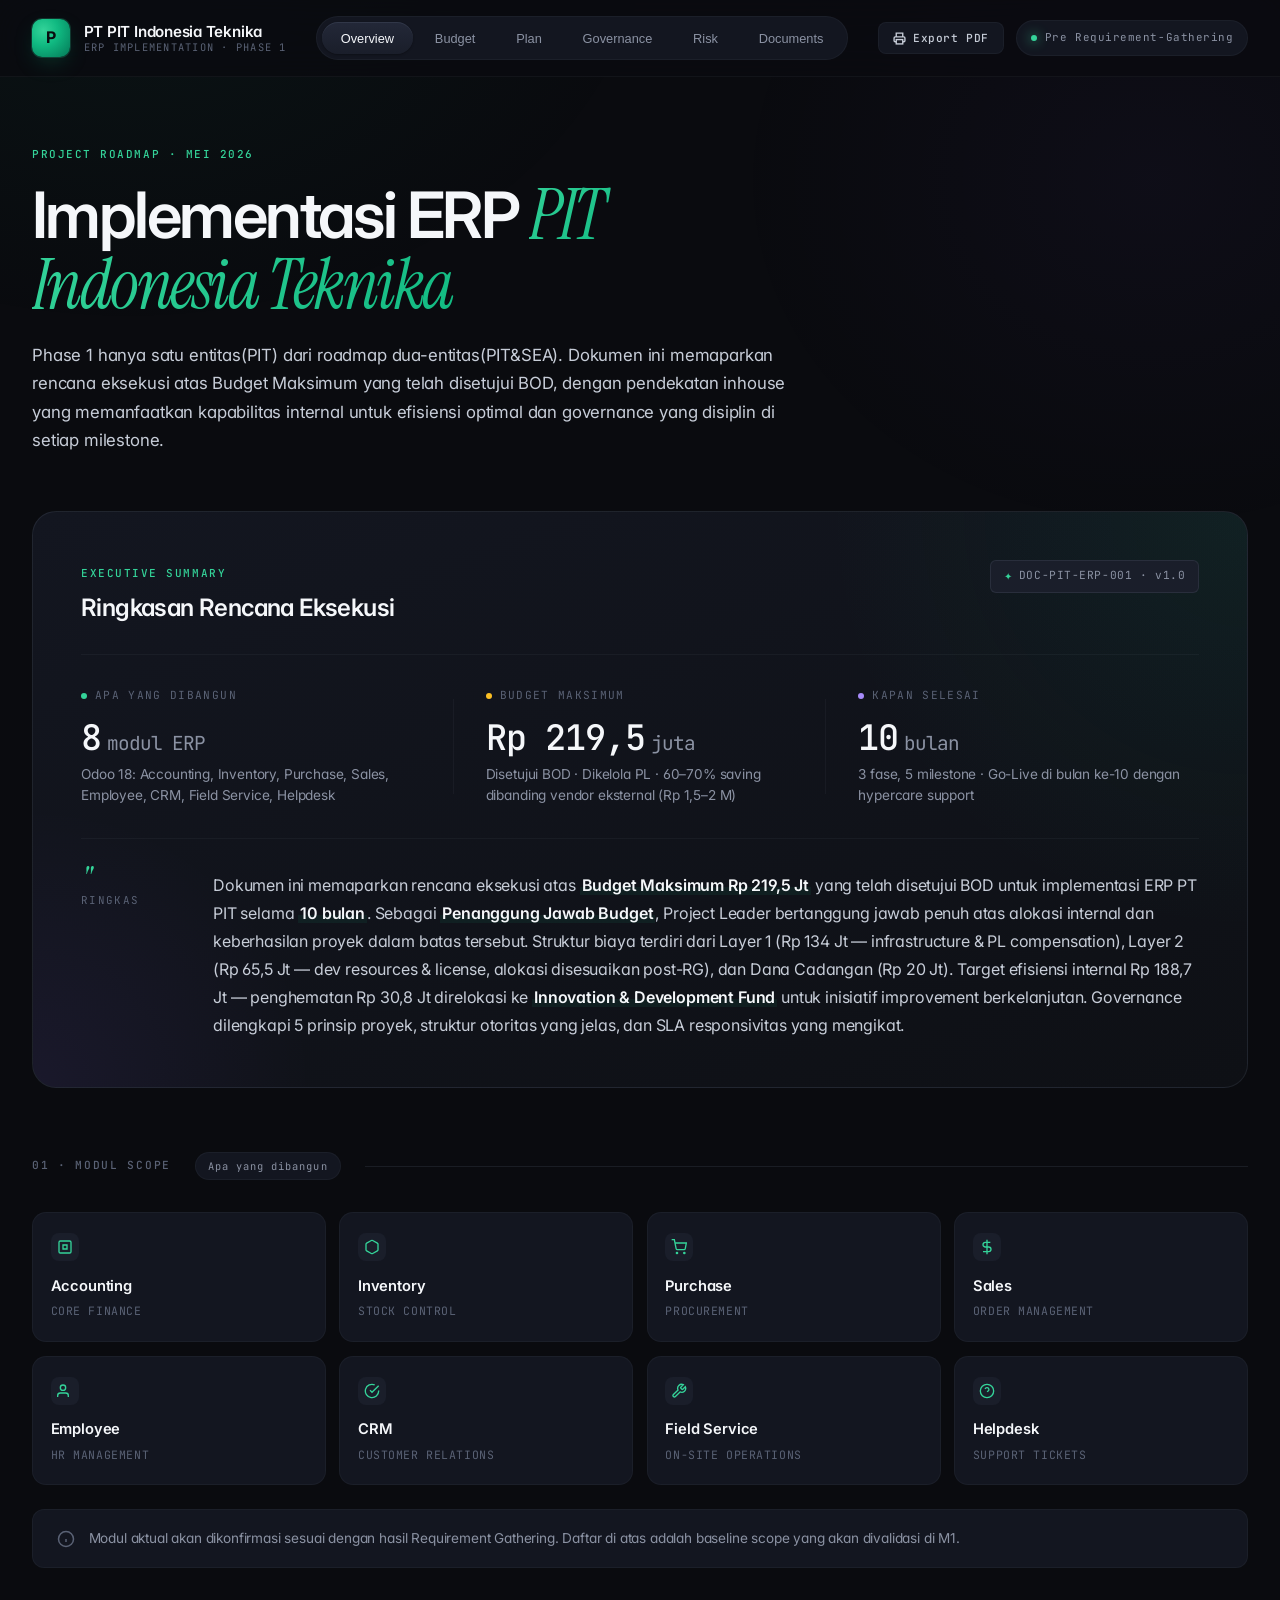
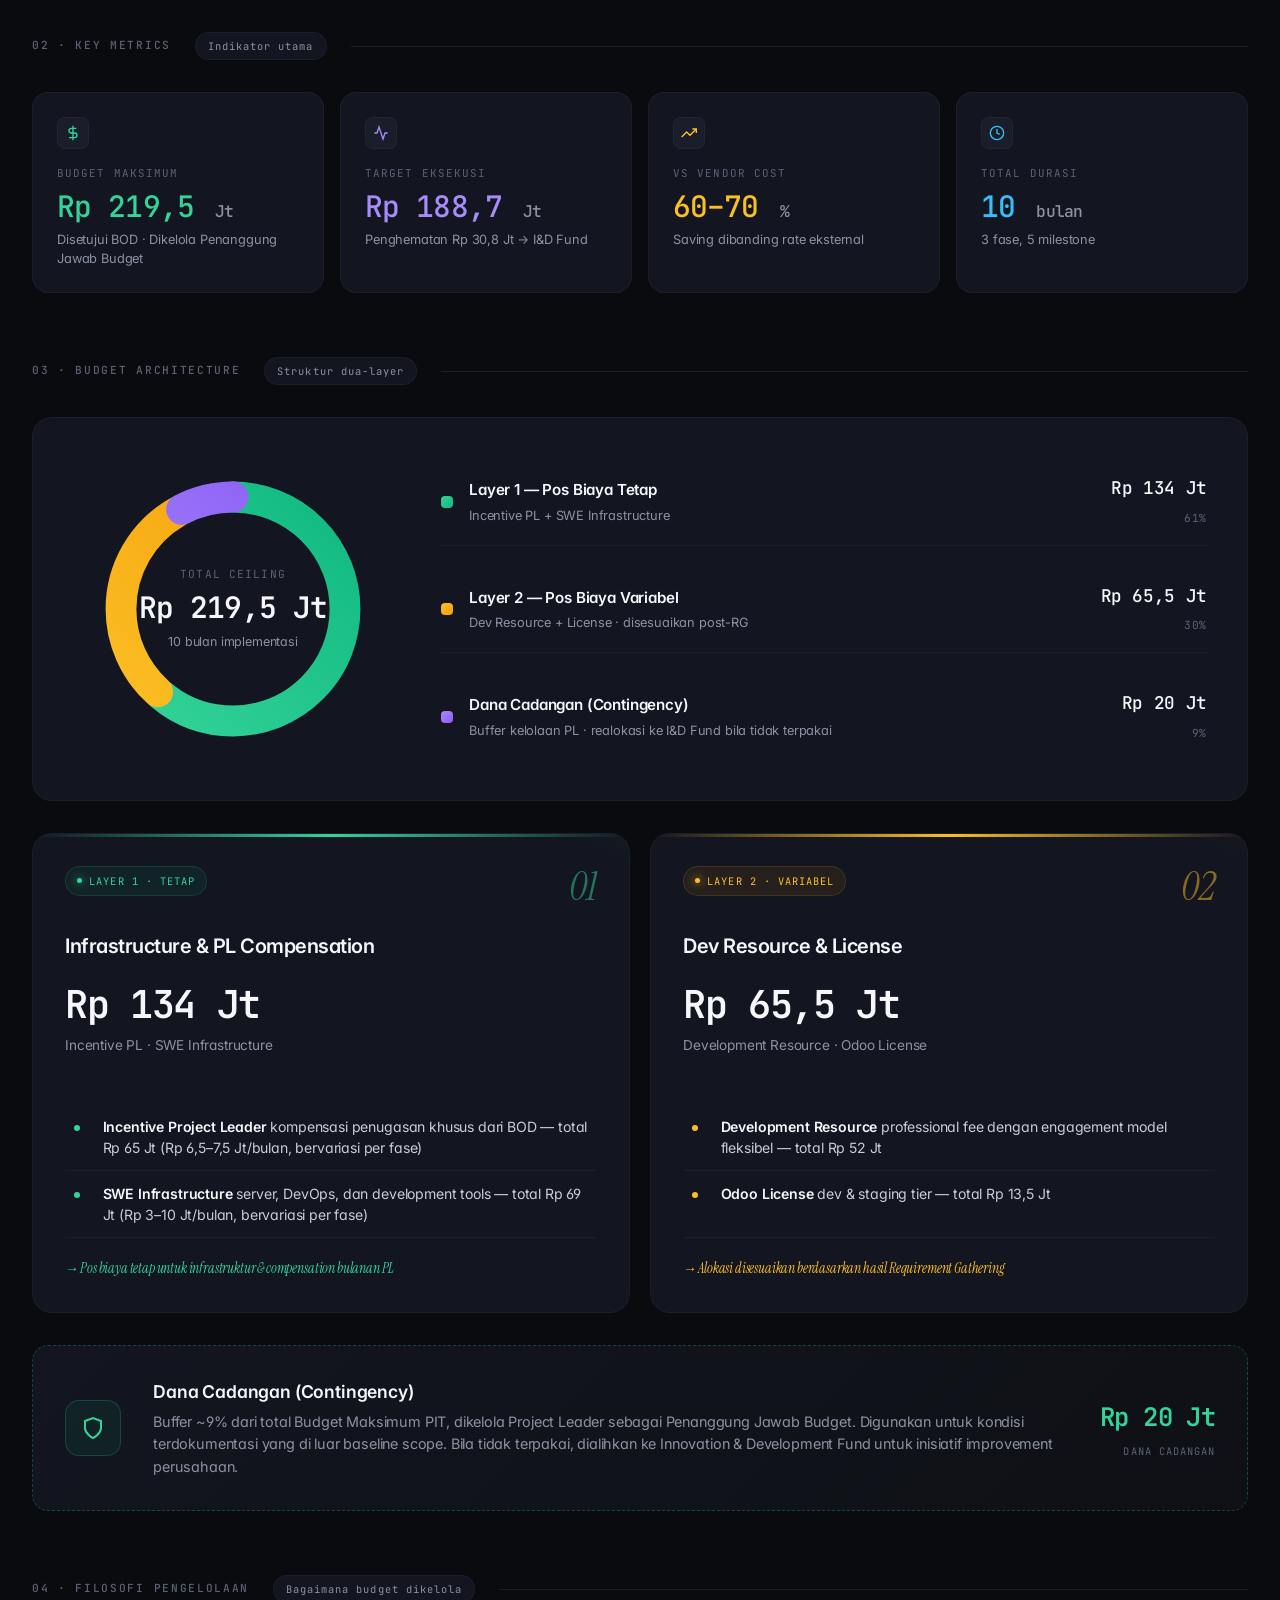
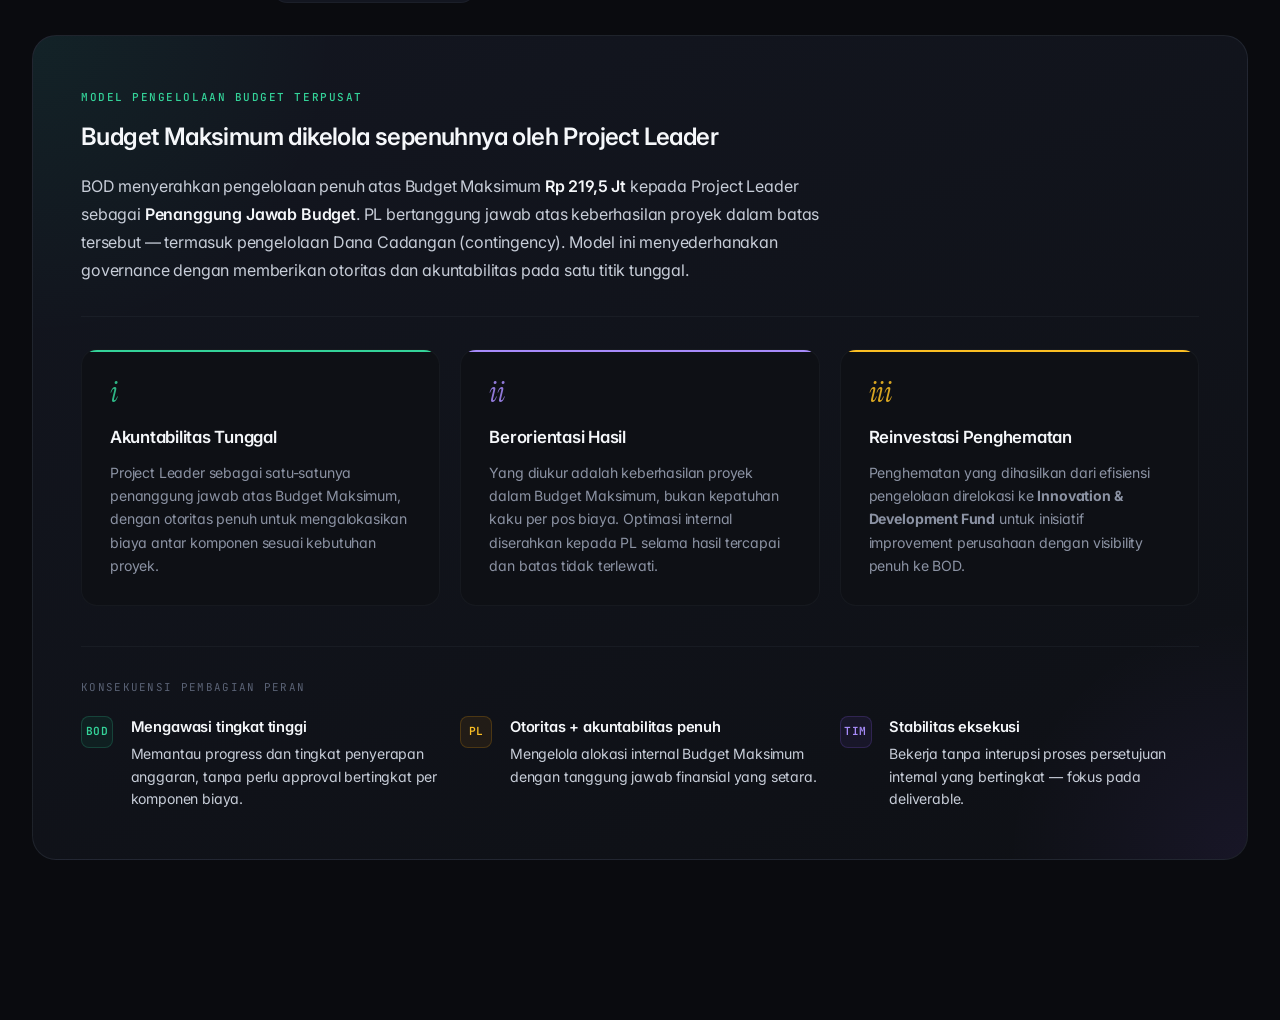
==== pit-erp.html @ 035168e1 "Initial deploy: PT PIT ERP dashboard Co-Authored-By: Claude Sonnet 4.6 <noreply@anthropic.com>" ====
<!DOCTYPE html>
<html lang="id">
<head>
<meta charset="UTF-8">
<meta name="viewport" content="width=device-width, initial-scale=1.0">
<title>ERP Implementation — PT PIT Indonesia Teknika</title>
<link rel="stylesheet" href="pit-erp.css">
</head>
<body>
<div class="app">

<!-- ===== HEADER ===== -->
<header>
  <div class="brand">
    <div class="brand-mark">P</div>
    <div class="brand-text">
      <div class="brand-name">PT PIT Indonesia Teknika</div>
      <div class="brand-sub">ERP Implementation · Phase 1</div>
    </div>
  </div>
  <nav>
    <button class="nav-btn active" data-section="overview">Overview</button>
    <button class="nav-btn" data-section="budget">Budget</button>
    <button class="nav-btn" data-section="plan">Plan</button>
    <button class="nav-btn" data-section="governance">Governance</button>
    <button class="nav-btn" data-section="risk">Risk</button>
    <button class="nav-btn" data-section="docs">Documents</button>
  </nav>
  <div class="header-meta">
    <button class="print-btn" onclick="window.print()">
      <svg width="13" height="13" viewBox="0 0 24 24" fill="none" stroke="currentColor" stroke-width="2.5"><polyline points="6 9 6 2 18 2 18 9"></polyline><path d="M6 18H4a2 2 0 0 1-2-2v-5a2 2 0 0 1 2-2h16a2 2 0 0 1 2 2v5a2 2 0 0 1-2 2h-2"></path><rect x="6" y="14" width="12" height="8"></rect></svg>
      Export PDF
    </button>
    <div class="status-pill">
      <div class="status-dot"></div>
      Pre Requirement-Gathering
    </div>
  </div>
</header>

<div class="mobile-nav">
  <button class="nav-btn active" data-section="overview">Overview</button>
  <button class="nav-btn" data-section="budget">Budget</button>
  <button class="nav-btn" data-section="plan">Plan</button>
  <button class="nav-btn" data-section="governance">Governance</button>
  <button class="nav-btn" data-section="risk">Risk</button>
  <button class="nav-btn" data-section="docs">Documents</button>
</div>

<!-- ===== OVERVIEW ===== -->
<section id="overview" class="section active">
  <div class="container">
    <div class="section-header">
      <span class="eyebrow primary">Project Roadmap · Mei 2026</span>
      <h1 class="display-xl">Implementasi ERP <span class="italic-accent">PIT Indonesia Teknika</span></h1>
      <p class="lead">Phase 1 hanya satu entitas(PIT) dari roadmap dua-entitas(PIT&SEA). Dokumen ini memaparkan rencana eksekusi atas Budget Maksimum yang telah disetujui BOD, dengan pendekatan inhouse yang memanfaatkan kapabilitas internal untuk efisiensi optimal dan governance yang disiplin di setiap milestone.</p>
    </div>

    <!-- Executive Summary -->
    <div class="exec-hero">
      <div class="exec-hero-top">
        <div class="exec-hero-title">
          <span class="eyebrow primary">Executive Summary</span>
          <h2 class="title-lg" style="margin-top:0.6rem">Ringkasan Rencana Eksekusi</h2>
        </div>
        <div class="exec-doc-id">DOC-PIT-ERP-001 · v1.0</div>
      </div>

      <div class="exec-stats">
        <div class="exec-stat">
          <div class="exec-stat-label"><span class="marker"></span>Apa yang dibangun</div>
          <div class="exec-stat-value">8<span class="unit">modul ERP</span></div>
          <div class="exec-stat-desc">Odoo 18: Accounting, Inventory, Purchase, Sales, Employee, CRM, Field Service, Helpdesk</div>
        </div>
        <div class="exec-stat">
          <div class="exec-stat-label amber"><span class="marker"></span>Budget Maksimum</div>
          <div class="exec-stat-value">Rp 219,5<span class="unit">juta</span></div>
          <div class="exec-stat-desc">Disetujui BOD · Dikelola PL · 60–70% saving dibanding vendor eksternal (Rp 1,5–2 M)</div>
        </div>
        <div class="exec-stat">
          <div class="exec-stat-label violet"><span class="marker"></span>Kapan selesai</div>
          <div class="exec-stat-value">10<span class="unit">bulan</span></div>
          <div class="exec-stat-desc">3 fase, 5 milestone · Go-Live di bulan ke-10 dengan hypercare support</div>
        </div>
      </div>

      <div class="exec-tldr">
        <div class="exec-tldr-label">
          <span class="quote">"</span>
          <span>Ringkas</span>
        </div>
        <div class="exec-tldr-text">
          Dokumen ini memaparkan rencana eksekusi atas <strong>Budget Maksimum Rp 219,5 Jt</strong> yang telah disetujui BOD untuk implementasi ERP PT PIT selama <strong>10 bulan</strong>. Sebagai <strong>Penanggung Jawab Budget</strong>, Project Leader bertanggung jawab penuh atas alokasi internal dan keberhasilan proyek dalam batas tersebut. Struktur biaya terdiri dari Layer 1 (Rp 134 Jt — infrastructure &amp; PL compensation), Layer 2 (Rp 65,5 Jt — dev resources &amp; license, alokasi disesuaikan post-RG), dan Dana Cadangan (Rp 20 Jt). Target efisiensi internal Rp 188,7 Jt — penghematan Rp 30,8 Jt direlokasi ke <strong>Innovation &amp; Development Fund</strong> untuk inisiatif improvement berkelanjutan. Governance dilengkapi 5 prinsip proyek, struktur otoritas yang jelas, dan SLA responsivitas yang mengikat.
        </div>
      </div>
    </div>

    <!-- Module Scope -->
    <div class="section-divider">
      <span class="label">01 · Modul Scope</span>
      <span class="badge">Apa yang dibangun</span>
      <div class="line"></div>
    </div>

    <div class="modules-section">
      <div class="module-grid">
        <div class="module-card">
          <div class="module-icon">
            <svg width="16" height="16" viewBox="0 0 24 24" fill="none" stroke="currentColor" stroke-width="2"><rect x="3" y="3" width="18" height="18" rx="2"/><path d="M9 9h6v6H9z"/></svg>
          </div>
          <div class="module-name">Accounting</div>
          <div class="module-desc">Core finance</div>
        </div>
        <div class="module-card">
          <div class="module-icon">
            <svg width="16" height="16" viewBox="0 0 24 24" fill="none" stroke="currentColor" stroke-width="2"><path d="M21 16V8a2 2 0 0 0-1-1.73l-7-4a2 2 0 0 0-2 0l-7 4A2 2 0 0 0 3 8v8a2 2 0 0 0 1 1.73l7 4a2 2 0 0 0 2 0l7-4A2 2 0 0 0 21 16z"/></svg>
          </div>
          <div class="module-name">Inventory</div>
          <div class="module-desc">Stock control</div>
        </div>
        <div class="module-card">
          <div class="module-icon">
            <svg width="16" height="16" viewBox="0 0 24 24" fill="none" stroke="currentColor" stroke-width="2"><circle cx="9" cy="21" r="1"/><circle cx="20" cy="21" r="1"/><path d="M1 1h4l2.68 13.39a2 2 0 0 0 2 1.61h9.72a2 2 0 0 0 2-1.61L23 6H6"/></svg>
          </div>
          <div class="module-name">Purchase</div>
          <div class="module-desc">Procurement</div>
        </div>
        <div class="module-card">
          <div class="module-icon">
            <svg width="16" height="16" viewBox="0 0 24 24" fill="none" stroke="currentColor" stroke-width="2"><line x1="12" y1="1" x2="12" y2="23"/><path d="M17 5H9.5a3.5 3.5 0 0 0 0 7h5a3.5 3.5 0 0 1 0 7H6"/></svg>
          </div>
          <div class="module-name">Sales</div>
          <div class="module-desc">Order management</div>
        </div>
        <div class="module-card">
          <div class="module-icon">
            <svg width="16" height="16" viewBox="0 0 24 24" fill="none" stroke="currentColor" stroke-width="2"><path d="M17 21v-2a4 4 0 0 0-4-4H5a4 4 0 0 0-4 4v2"/><circle cx="9" cy="7" r="4"/></svg>
          </div>
          <div class="module-name">Employee</div>
          <div class="module-desc">HR management</div>
        </div>
        <div class="module-card">
          <div class="module-icon">
            <svg width="16" height="16" viewBox="0 0 24 24" fill="none" stroke="currentColor" stroke-width="2"><path d="M22 11.08V12a10 10 0 1 1-5.93-9.14"/><polyline points="22 4 12 14.01 9 11.01"/></svg>
          </div>
          <div class="module-name">CRM</div>
          <div class="module-desc">Customer relations</div>
        </div>
        <div class="module-card">
          <div class="module-icon">
            <svg width="16" height="16" viewBox="0 0 24 24" fill="none" stroke="currentColor" stroke-width="2"><path d="M14.7 6.3a1 1 0 0 0 0 1.4l1.6 1.6a1 1 0 0 0 1.4 0l3.77-3.77a6 6 0 0 1-7.94 7.94l-6.91 6.91a2.12 2.12 0 0 1-3-3l6.91-6.91a6 6 0 0 1 7.94-7.94l-3.76 3.76z"/></svg>
          </div>
          <div class="module-name">Field Service</div>
          <div class="module-desc">On-site operations</div>
        </div>
        <div class="module-card">
          <div class="module-icon">
            <svg width="16" height="16" viewBox="0 0 24 24" fill="none" stroke="currentColor" stroke-width="2"><circle cx="12" cy="12" r="10"/><path d="M9.09 9a3 3 0 0 1 5.83 1c0 2-3 3-3 3"/><line x1="12" y1="17" x2="12.01" y2="17"/></svg>
          </div>
          <div class="module-name">Helpdesk</div>
          <div class="module-desc">Support tickets</div>
        </div>
      </div>

      <div class="modules-note">
        <svg width="18" height="18" viewBox="0 0 24 24" fill="none" stroke="currentColor" stroke-width="2"><circle cx="12" cy="12" r="10"/><line x1="12" y1="16" x2="12" y2="12"/><line x1="12" y1="8" x2="12.01" y2="8"/></svg>
        <div>Modul aktual akan dikonfirmasi sesuai dengan hasil Requirement Gathering. Daftar di atas adalah baseline scope yang akan divalidasi di M1.</div>
      </div>
    </div>

    <!-- KPI Cards -->
    <div class="section-divider">
      <span class="label">02 · Key Metrics</span>
      <span class="badge">Indikator utama</span>
      <div class="line"></div>
    </div>

    <div class="kpi-grid">
      <div class="kpi">
        <div class="kpi-icon">
          <svg width="16" height="16" viewBox="0 0 24 24" fill="none" stroke="currentColor" stroke-width="2"><line x1="12" y1="1" x2="12" y2="23"/><path d="M17 5H9.5a3.5 3.5 0 0 0 0 7h5a3.5 3.5 0 0 1 0 7H6"/></svg>
        </div>
        <div class="kpi-label">Budget Maksimum</div>
        <div class="kpi-value">Rp 219,5 <span class="unit">Jt</span></div>
        <div class="kpi-sub">Disetujui BOD · Dikelola Penanggung Jawab Budget</div>
      </div>
      <div class="kpi violet">
        <div class="kpi-icon">
          <svg width="16" height="16" viewBox="0 0 24 24" fill="none" stroke="currentColor" stroke-width="2"><polyline points="22 12 18 12 15 21 9 3 6 12 2 12"/></svg>
        </div>
        <div class="kpi-label">Target Eksekusi</div>
        <div class="kpi-value">Rp 188,7 <span class="unit">Jt</span></div>
        <div class="kpi-sub">Penghematan Rp 30,8 Jt → I&amp;D Fund</div>
      </div>
      <div class="kpi amber">
        <div class="kpi-icon">
          <svg width="16" height="16" viewBox="0 0 24 24" fill="none" stroke="currentColor" stroke-width="2"><polyline points="23 6 13.5 15.5 8.5 10.5 1 18"/><polyline points="17 6 23 6 23 12"/></svg>
        </div>
        <div class="kpi-label">vs Vendor Cost</div>
        <div class="kpi-value">60–70 <span class="unit">%</span></div>
        <div class="kpi-sub">Saving dibanding rate eksternal</div>
      </div>
      <div class="kpi sky">
        <div class="kpi-icon">
          <svg width="16" height="16" viewBox="0 0 24 24" fill="none" stroke="currentColor" stroke-width="2"><circle cx="12" cy="12" r="10"/><polyline points="12 6 12 12 16 14"/></svg>
        </div>
        <div class="kpi-label">Total Durasi</div>
        <div class="kpi-value">10 <span class="unit">bulan</span></div>
        <div class="kpi-sub">3 fase, 5 milestone</div>
      </div>
    </div>

    <!-- Budget Architecture -->
    <div class="section-divider">
      <span class="label">03 · Budget Architecture</span>
      <span class="badge">Struktur dua-layer</span>
      <div class="line"></div>
    </div>

    <!-- Budget Donut Visualization -->
    <div class="budget-viz">
      <div class="donut-wrap">
        <svg viewBox="0 0 200 200" width="280" height="280">
          <!-- Background ring -->
          <circle cx="100" cy="100" r="80" fill="none" stroke="rgba(148, 163, 184, 0.06)" stroke-width="22"/>
          
          <!-- Layer 1 (134/219.5 = 61.05%) -->
          <circle cx="100" cy="100" r="80" fill="none" 
            stroke="url(#grad-primary)" stroke-width="22"
            stroke-dasharray="306.84 502.65" stroke-dashoffset="0"
            transform="rotate(-90 100 100)" stroke-linecap="round"/>
          
          <!-- Layer 2 (65.5/219.5 = 29.84%) - dashoffset = -307 -->
          <circle cx="100" cy="100" r="80" fill="none"
            stroke="url(#grad-amber)" stroke-width="22"
            stroke-dasharray="150.0 502.65" stroke-dashoffset="-310"
            transform="rotate(-90 100 100)" stroke-linecap="round"/>
          
          <!-- Contingency (20/219.5 = 9.11%) - dashoffset = -464 -->
          <circle cx="100" cy="100" r="80" fill="none"
            stroke="url(#grad-violet)" stroke-width="22"
            stroke-dasharray="45.83 502.65" stroke-dashoffset="-464"
            transform="rotate(-90 100 100)" stroke-linecap="round"/>

          <defs>
            <linearGradient id="grad-primary" x1="0" x2="1" y1="0" y2="1">
              <stop offset="0%" stop-color="#34D399"/>
              <stop offset="100%" stop-color="#10B981"/>
            </linearGradient>
            <linearGradient id="grad-amber" x1="0" x2="1" y1="0" y2="1">
              <stop offset="0%" stop-color="#FBBF24"/>
              <stop offset="100%" stop-color="#F59E0B"/>
            </linearGradient>
            <linearGradient id="grad-violet" x1="0" x2="1" y1="0" y2="1">
              <stop offset="0%" stop-color="#A78BFA"/>
              <stop offset="100%" stop-color="#8B5CF6"/>
            </linearGradient>
          </defs>
        </svg>
        <div class="donut-center">
          <div class="donut-center-label">Total Ceiling</div>
          <div class="donut-center-value">Rp 219,5 Jt</div>
          <div class="donut-center-meta">10 bulan implementasi</div>
        </div>
      </div>

      <div class="budget-legend">
        <div class="legend-item">
          <div class="legend-marker" style="background:linear-gradient(135deg, #34D399, #10B981)"></div>
          <div class="legend-info">
            <div class="legend-name">Layer 1 — Pos Biaya Tetap</div>
            <div class="legend-desc">Incentive PL + SWE Infrastructure</div>
          </div>
          <div class="legend-value">
            <span class="num">Rp 134 Jt</span>
            <span class="pct">61%</span>
          </div>
        </div>
        <div class="legend-item">
          <div class="legend-marker" style="background:linear-gradient(135deg, #FBBF24, #F59E0B)"></div>
          <div class="legend-info">
            <div class="legend-name">Layer 2 — Pos Biaya Variabel</div>
            <div class="legend-desc">Dev Resource + License · disesuaikan post-RG</div>
          </div>
          <div class="legend-value">
            <span class="num">Rp 65,5 Jt</span>
            <span class="pct">30%</span>
          </div>
        </div>
        <div class="legend-item">
          <div class="legend-marker" style="background:linear-gradient(135deg, #A78BFA, #8B5CF6)"></div>
          <div class="legend-info">
            <div class="legend-name">Dana Cadangan (Contingency)</div>
            <div class="legend-desc">Buffer kelolaan PL · realokasi ke I&amp;D Fund bila tidak terpakai</div>
          </div>
          <div class="legend-value">
            <span class="num">Rp 20 Jt</span>
            <span class="pct">9%</span>
          </div>
        </div>
      </div>
    </div>

    <!-- Layer Detail Cards -->
    <div class="layer-grid">
      <div class="layer-card">
        <div class="layer-glow"></div>
        <div class="layer-head">
          <div>
            <div class="layer-status"><span class="dot"></span>Layer 1 · Tetap</div>
          </div>
          <div class="layer-num">01</div>
        </div>
        <div class="layer-title">Infrastructure &amp; PL Compensation</div>
        <div class="layer-amount">Rp 134 Jt</div>
        <div class="layer-breakdown">Incentive PL · SWE Infrastructure</div>
        
        <div class="layer-list">
          <div class="layer-list-item">
            <span><strong>Incentive Project Leader</strong> kompensasi penugasan khusus dari BOD — total Rp 65 Jt (Rp 6,5–7,5 Jt/bulan, bervariasi per fase)</span>
          </div>
          <div class="layer-list-item">
            <span><strong>SWE Infrastructure</strong> server, DevOps, dan development tools — total Rp 69 Jt (Rp 3–10 Jt/bulan, bervariasi per fase)</span>
          </div>
        </div>

        <div class="layer-foot">
          → Pos biaya tetap untuk infrastruktur &amp; compensation bulanan PL
        </div>
      </div>

      <div class="layer-card amber">
        <div class="layer-glow"></div>
        <div class="layer-head">
          <div>
            <div class="layer-status"><span class="dot"></span>Layer 2 · Variabel</div>
          </div>
          <div class="layer-num">02</div>
        </div>
        <div class="layer-title">Dev Resource &amp; License</div>
        <div class="layer-amount">Rp 65,5 Jt</div>
        <div class="layer-breakdown">Development Resource · Odoo License</div>

        <div class="layer-list">
          <div class="layer-list-item">
            <span><strong>Development Resource</strong> professional fee dengan engagement model fleksibel — total Rp 52 Jt</span>
          </div>
          <div class="layer-list-item">
            <span><strong>Odoo License</strong> dev &amp; staging tier — total Rp 13,5 Jt</span>
          </div>
        </div>
        
        <div class="layer-foot">
          → Alokasi disesuaikan berdasarkan hasil Requirement Gathering
        </div>
      </div>
    </div>

    <div class="contingency-card">
      <div class="contingency-icon">
        <svg width="24" height="24" viewBox="0 0 24 24" fill="none" stroke="currentColor" stroke-width="2"><path d="M12 22s8-4 8-10V5l-8-3-8 3v7c0 6 8 10 8 10z"/></svg>
      </div>
      <div class="contingency-content">
        <h3>Dana Cadangan (Contingency)</h3>
        <p>Buffer ~9% dari total Budget Maksimum PIT, dikelola Project Leader sebagai Penanggung Jawab Budget. Digunakan untuk kondisi terdokumentasi yang di luar baseline scope. Bila tidak terpakai, dialihkan ke Innovation &amp; Development Fund untuk inisiatif improvement perusahaan.</p>
      </div>
      <div class="contingency-amount">
        <div class="num">Rp 20 Jt</div>
        <div class="label">Dana Cadangan</div>
      </div>
    </div>

    <!-- Filosofi Pengelolaan Budget -->
    <div class="section-divider">
      <span class="label">04 · Filosofi Pengelolaan</span>
      <span class="badge">Bagaimana budget dikelola</span>
      <div class="line"></div>
    </div>

    <div class="philosophy">
      <div class="philosophy-head">
        <span class="eyebrow primary">Model Pengelolaan Budget Terpusat</span>
        <h2 class="philosophy-title">Budget Maksimum dikelola sepenuhnya oleh Project Leader</h2>
        <p class="philosophy-intro">
          BOD menyerahkan pengelolaan penuh atas Budget Maksimum <strong>Rp 219,5 Jt</strong> kepada Project Leader sebagai <strong>Penanggung Jawab Budget</strong>. PL bertanggung jawab atas keberhasilan proyek dalam batas tersebut — termasuk pengelolaan Dana Cadangan (contingency). Model ini menyederhanakan governance dengan memberikan otoritas dan akuntabilitas pada satu titik tunggal.
        </p>
      </div>

      <div class="philosophy-principles">
        <div class="phil-principle">
          <div class="phil-num">i</div>
          <div class="phil-name">Akuntabilitas Tunggal</div>
          <div class="phil-desc">Project Leader sebagai satu-satunya penanggung jawab atas Budget Maksimum, dengan otoritas penuh untuk mengalokasikan biaya antar komponen sesuai kebutuhan proyek.</div>
        </div>
        <div class="phil-principle violet">
          <div class="phil-num">ii</div>
          <div class="phil-name">Berorientasi Hasil</div>
          <div class="phil-desc">Yang diukur adalah keberhasilan proyek dalam Budget Maksimum, bukan kepatuhan kaku per pos biaya. Optimasi internal diserahkan kepada PL selama hasil tercapai dan batas tidak terlewati.</div>
        </div>
        <div class="phil-principle amber">
          <div class="phil-num">iii</div>
          <div class="phil-name">Reinvestasi Penghematan</div>
          <div class="phil-desc">Penghematan yang dihasilkan dari efisiensi pengelolaan direlokasi ke <strong>Innovation &amp; Development Fund</strong> untuk inisiatif improvement perusahaan dengan visibility penuh ke BOD.</div>
        </div>
      </div>

      <div class="phil-consequences">
        <div class="phil-consequences-label">Konsekuensi Pembagian Peran</div>
        <div class="phil-role-grid">
          <div class="phil-role">
            <div class="phil-role-icon">BOD</div>
            <div class="phil-role-text">
              <strong>Mengawasi tingkat tinggi</strong>
              Memantau progress dan tingkat penyerapan anggaran, tanpa perlu approval bertingkat per komponen biaya.
            </div>
          </div>
          <div class="phil-role">
            <div class="phil-role-icon amber">PL</div>
            <div class="phil-role-text">
              <strong>Otoritas + akuntabilitas penuh</strong>
              Mengelola alokasi internal Budget Maksimum dengan tanggung jawab finansial yang setara.
            </div>
          </div>
          <div class="phil-role">
            <div class="phil-role-icon violet">TIM</div>
            <div class="phil-role-text">
              <strong>Stabilitas eksekusi</strong>
              Bekerja tanpa interupsi proses persetujuan internal yang bertingkat — fokus pada deliverable.
            </div>
          </div>
        </div>
      </div>
    </div>
  </div>
</section>

<!-- ===== BUDGET ===== -->
<section id="budget" class="section">
  <div class="container">
    <div class="section-header">
      <span class="eyebrow amber">Budget Maksimum · PT PIT</span>
      <h1 class="display-xl">Rincian budget dengan <span class="italic-accent">skenario interaktif</span>.</h1>
      <p class="lead">Switch antara Budget Maksimum dan Target Eksekusi untuk melihat dampak efisiensi internal. Budget Maksimum sudah disetujui BOD — Target Eksekusi adalah inisiatif efisiensi Project Leader yang penghematannya direlokasi ke Innovation &amp; Development Fund.</p>
    </div>

    <!-- Interactive Calculator -->
    <div class="calculator">
      <div class="calc-head">
        <div>
          <span class="eyebrow primary">Interactive Scenario</span>
          <div class="calc-title" style="margin-top:0.5rem">Pilih skenario budget</div>
        </div>
        <div class="calc-toggle" id="scenarioToggle">
          <button class="active" data-scenario="proposed">Budget Maksimum</button>
          <button data-scenario="expected">Target Eksekusi ★</button>
        </div>
      </div>

      <div class="calc-grid">
        <div class="calc-card">
          <div class="calc-card-label"><span class="marker"></span>Layer 1 — Tetap</div>
          <div class="calc-card-value" id="calcLayer1">Rp 134.000.000</div>
          <div class="calc-card-sub" id="calcLayer1Sub">Infrastructure &amp; PL Compensation · rata-rata Rp 13,4 Jt/bln</div>
        </div>
        <div class="calc-card amber">
          <div class="calc-card-label"><span class="marker"></span>Layer 2 — Variabel</div>
          <div class="calc-card-value" id="calcLayer2" style="color:var(--amber-hi)">Rp 65.500.000</div>
          <div class="calc-card-sub">Dev Resource &amp; License · alokasi disesuaikan post-RG</div>
        </div>
      </div>

      <div class="calc-equation">
        <div class="calc-eq-item primary">
          <div class="calc-eq-label">Layer 1+2</div>
          <div class="calc-eq-value" id="calcSubtotal">199,5 Jt</div>
        </div>
        <div class="calc-eq-op">+</div>
        <div class="calc-eq-item amber">
          <div class="calc-eq-label">Dana Cadangan</div>
          <div class="calc-eq-value" id="calcContingency">20 Jt</div>
        </div>
        <div class="calc-eq-op">=</div>
        <div class="calc-eq-item total">
          <div class="calc-eq-label">Total</div>
          <div class="calc-eq-value" id="calcTotal">219,5 Jt</div>
        </div>
      </div>

      <div class="calc-note">
        ★ Target Eksekusi adalah inisiatif efisiensi Project Leader - bukan komitmen formal. Selisih dengan Budget Maksimum akan dialokasi sebagai Innovation &amp; Development Fund.
      </div>
    </div>

    <!-- Component Breakdown Table -->
    <div class="section-divider">
      <span class="label">Breakdown Komponen Biaya</span>
      <div class="line"></div>
    </div>

    <div class="breakdown">
      <div class="breakdown-head">
        <div>Komponen</div>
        <div style="text-align:right" class="col-bln">Bulanan</div>
        <div style="text-align:right">Durasi</div>
        <div style="text-align:right">Total</div>
      </div>

      <div class="breakdown-row section-head">
        <div class="bd-name strong section-name">Layer 1 — Pos Biaya Tetap</div>
        <div class="bd-num col-bln">—</div>
        <div class="bd-num">10 bulan</div>
        <div class="bd-num lg" style="color:var(--primary-hi)">134.000.000</div>
      </div>
      <div class="breakdown-row">
        <div>
          <div class="bd-name">Incentive Project Leader</div>
          <div class="bd-meta">Kompensasi penugasan khusus · variabel per fase (Rp 6,5–7,5 Jt/bln)</div>
        </div>
        <div class="bd-num col-bln">variabel</div>
        <div class="bd-num">10 bln</div>
        <div class="bd-num">65.000.000</div>
      </div>
      <div class="breakdown-row">
        <div>
          <div class="bd-name">SWE Infrastructure</div>
          <div class="bd-meta">Server, DevOps, development tools · variabel per fase (Rp 3–10 Jt/bln)</div>
        </div>
        <div class="bd-num col-bln">variabel</div>
        <div class="bd-num">10 bln</div>
        <div class="bd-num">69.000.000</div>
      </div>

      <div class="breakdown-row section-head amber">
        <div class="bd-name strong section-name amber">Layer 2 — Pos Biaya Variabel</div>
        <div class="bd-num col-bln">—</div>
        <div class="bd-num">M1–M10</div>
        <div class="bd-num lg" style="color:var(--amber-hi)">65.500.000</div>
      </div>
      <div class="breakdown-row">
        <div>
          <div class="bd-name">Development Resource</div>
          <div class="bd-meta">Professional fee · engagement model fleksibel · M1–M10</div>
        </div>
        <div class="bd-num col-bln">variabel</div>
        <div class="bd-num">10 bln</div>
        <div class="bd-num">52.000.000</div>
      </div>
      <div class="breakdown-row">
        <div>
          <div class="bd-name">Odoo License</div>
          <div class="bd-meta">Dev &amp; staging tier · M2–M10</div>
        </div>
        <div class="bd-num col-bln">—</div>
        <div class="bd-num">bertahap</div>
        <div class="bd-num">13.500.000</div>
      </div>

      <div class="breakdown-row subtotal">
        <div class="bd-name strong">Subtotal Layer 1 + Layer 2</div>
        <div class="bd-num col-bln">—</div>
        <div class="bd-num">—</div>
        <div class="bd-num lg">199.500.000</div>
      </div>

      <div class="breakdown-row" style="background:rgba(139, 92, 246, 0.04)">
        <div>
          <div class="bd-name strong" style="color:var(--violet-hi)">Dana Cadangan (Contingency)</div>
          <div class="bd-meta">~9% buffer · realokasi ke I&amp;D Fund bila tidak terpakai</div>
        </div>
        <div class="bd-num col-bln">—</div>
        <div class="bd-num">—</div>
        <div class="bd-num" style="color:var(--violet-hi)">20.000.000</div>
      </div>

      <div class="breakdown-row total">
        <div class="bd-name strong" style="font-size:1.1rem">Total Budget Maksimum PT PIT</div>
        <div class="bd-num col-bln">—</div>
        <div class="bd-num">10 bulan</div>
        <div class="bd-num lg" style="color:var(--primary-hi);font-size:1.2rem">219.500.000</div>
      </div>
    </div>

    <!-- Monthly Chart -->
    <div class="chart-card">
      <div class="chart-head">
        <div>
          <span class="eyebrow primary">Monthly Distribution</span>
          <div class="chart-title" style="margin-top:0.4rem">Distribusi budget bulanan</div>
        </div>
        <div class="chart-meta" id="chartScenarioLabel">Budget Maksimum · Rp Juta per bulan</div>
      </div>

      <div class="bars-container">
        <div class="bars-axis">
          <div class="axis-line"><span>30</span><span class="line"></span></div>
          <div class="axis-line"><span>20</span><span class="line"></span></div>
          <div class="axis-line"><span>10</span><span class="line"></span></div>
          <div class="axis-line"><span>0</span><span class="line"></span></div>
        </div>
        <div class="bars" id="budgetBars"></div>
      </div>

      <div class="chart-legend">
        <div class="legend-pill"><span class="dot primary"></span>Phase 1 — Requirement (M1–M3)</div>
        <div class="legend-pill"><span class="dot amber"></span>Phase 2 — Development (M4–M7)</div>
        <div class="legend-pill"><span class="dot violet"></span>Phase 3 — Go-Live (M8–M10)</div>
      </div>
    </div>
  </div>
</section>

<!-- ===== PLAN ===== -->
<section id="plan" class="section">
  <div class="container">
    <div class="section-header">
      <span class="eyebrow violet">Implementation Plan · 10 Bulan</span>
      <h1 class="display-xl">Rencana implementasi <span class="italic-accent">tiga fase, lima milestone</span>.</h1>
      <p class="lead">Klik setiap milestone untuk melihat detail aktivitas dan deliverable. Sequential — Phase 1 selesai sebelum Phase 2, dan seterusnya. Setiap milestone memiliki acceptance criteria objektif.</p>
    </div>

    <!-- Gantt Timeline -->
    <div class="gantt">
      <div class="gantt-head">
        <div>
          <span class="eyebrow primary">Timeline Overview</span>
          <div class="gantt-title" style="margin-top:0.4rem">Roadmap 10 bulan dalam satu pandangan</div>
        </div>
        <div class="chart-meta">M1 → M5 · 5 milestone, 3 fase</div>
      </div>

      <div class="gantt-grid">
        <div class="gantt-months">
          <div></div>
          <div class="gantt-month">B1</div>
          <div class="gantt-month">B2</div>
          <div class="gantt-month">B3</div>
          <div class="gantt-month">B4</div>
          <div class="gantt-month">B5</div>
          <div class="gantt-month">B6</div>
          <div class="gantt-month">B7</div>
          <div class="gantt-month">B8</div>
          <div class="gantt-month">B9</div>
          <div class="gantt-month">B10</div>
        </div>

        <div class="gantt-phase-band">
          <div></div>
          <div class="gantt-phase p1" style="grid-column: span 3">Phase 1 · Foundation</div>
          <div class="gantt-phase p2" style="grid-column: span 4">Phase 2 · Build</div>
          <div class="gantt-phase p3" style="grid-column: span 3">Phase 3 · Launch</div>
        </div>

        <div class="gantt-row">
          <div class="gantt-label-cell">
            <div class="gantt-label">M1 · Requirement Gathering</div>
            <div class="gantt-sublabel">RG &amp; Design</div>
          </div>
          <div class="gantt-bar primary" style="grid-column: span 2" title="Bulan 1-2">M1</div>
          <div class="gantt-empty" style="grid-column: span 8"></div>
        </div>

        <div class="gantt-row">
          <div class="gantt-label-cell">
            <div class="gantt-label">M2 · Budget Revision</div>
            <div class="gantt-sublabel">Resource Planning</div>
          </div>
          <div class="gantt-empty" style="grid-column: span 2"></div>
          <div class="gantt-bar sky" style="grid-column: span 1" title="Bulan 3">M2</div>
          <div class="gantt-empty" style="grid-column: span 7"></div>
        </div>

        <div class="gantt-row">
          <div class="gantt-label-cell">
            <div class="gantt-label">M3 · Development</div>
            <div class="gantt-sublabel">Config &amp; Build</div>
          </div>
          <div class="gantt-empty" style="grid-column: span 3"></div>
          <div class="gantt-bar amber" style="grid-column: span 4" title="Bulan 4-7">M3 · Development &amp; Konfigurasi</div>
          <div class="gantt-empty" style="grid-column: span 3"></div>
        </div>

        <div class="gantt-row">
          <div class="gantt-label-cell">
            <div class="gantt-label">M4 · UAT &amp; Training</div>
            <div class="gantt-sublabel">User Acceptance</div>
          </div>
          <div class="gantt-empty" style="grid-column: span 7"></div>
          <div class="gantt-bar violet" style="grid-column: span 2" title="Bulan 8-9">M4</div>
          <div class="gantt-empty" style="grid-column: span 1"></div>
        </div>

        <div class="gantt-row">
          <div class="gantt-label-cell">
            <div class="gantt-label">M5 · Go-Live &amp; Hypercare</div>
            <div class="gantt-sublabel">Launch</div>
          </div>
          <div class="gantt-empty" style="grid-column: span 9"></div>
          <div class="gantt-bar rose" style="grid-column: span 1" title="Bulan 10">M5</div>
        </div>
      </div>
    </div>

    <!-- Phase 1 -->
    <div class="phase-block">
      <div class="phase-header">
        <div class="phase-marker">i</div>
        <div class="phase-info">
          <div class="phase-name">Requirement Gathering &amp; Resource Planning</div>
          <div class="phase-meta">Phase 1 · 3 bulan · M1–M2</div>
        </div>
      </div>

      <div class="milestone" data-expand>
        <div class="milestone-top">
          <div class="milestone-id-wrap">
            <div class="milestone-id">M1</div>
            <div class="milestone-month">Bulan 1–2</div>
          </div>
          <div class="milestone-main">
            <div class="milestone-title">Requirement Gathering &amp; Design</div>
            <span class="milestone-dur">2 bulan · Budget Rp 9,5 Jt/bln</span>
            <div class="milestone-preview">
              <span class="preview-chip">6 Aktivitas</span>
              <span class="preview-chip">6 Deliverable</span>
            </div>
          </div>
          <div class="milestone-toggle">
            <svg width="14" height="14" viewBox="0 0 24 24" fill="none" stroke="currentColor" stroke-width="2.5"><polyline points="6 9 12 15 18 9"/></svg>
          </div>
        </div>
        <div class="milestone-body">
          <div class="milestone-content">
            <div class="task-section">
              <div class="task-section-label">Aktivitas Utama</div>
              <ul class="task-list">
                <li><span>Kick-off meeting &amp; stakeholder alignment dengan semua manager terkait</span></li>
                <li><span>Business Process Documentation oleh CMI Manager (Business Process Principal)</span></li>
                <li><span>Gap Analysis As-Is vs To-Be untuk seluruh proses bisnis yang akan di-cover</span></li>
                <li><span>Penyusunan BRD (Business Requirements Document) &amp; SRS (System Requirements Specification)</span></li>
                <li><span>Scope Lock &amp; sign-off formal dari BOD untuk melanjutkan ke development</span></li>
                <li><span>Initial risk register &amp; project charter draft</span></li>
              </ul>
            </div>
            <div class="task-section">
              <div class="task-section-label">Deliverables</div>
              <div class="deliverables-list">
                <span class="deliv">BRD</span>
                <span class="deliv">SRS</span>
                <span class="deliv">Gap Analysis</span>
                <span class="deliv">Scope Lock</span>
                <span class="deliv">Risk Register</span>
                <span class="deliv">Project Charter Draft</span>
              </div>
            </div>
          </div>
        </div>
      </div>

      <div class="milestone violet" data-expand>
        <div class="milestone-top">
          <div class="milestone-id-wrap">
            <div class="milestone-id">M2</div>
            <div class="milestone-month">Bulan 3</div>
          </div>
          <div class="milestone-main">
            <div class="milestone-title">Budget Revision &amp; Resource Planning</div>
            <span class="milestone-dur">1 bulan · Budget Rp 9,5 Jt/bln</span>
            <div class="milestone-preview">
              <span class="preview-chip">6 Aktivitas</span>
              <span class="preview-chip">5 Deliverable</span>
            </div>
          </div>
          <div class="milestone-toggle">
            <svg width="14" height="14" viewBox="0 0 24 24" fill="none" stroke="currentColor" stroke-width="2.5"><polyline points="6 9 12 15 18 9"/></svg>
          </div>
        </div>
        <div class="milestone-body">
          <div class="milestone-content">
            <div class="task-section">
              <div class="task-section-label">Aktivitas Utama</div>
              <ul class="task-list">
                <li><span>Revisi Layer 2 budget berdasarkan scope aktual dari hasil Requirement Gathering</span></li>
                <li><span>Konfirmasi BOD atas revised budget sebelum development dimulai</span></li>
                <li><span>Rekrut atau secure Development Resource (engagement model fleksibel)</span></li>
                <li><span>Finalisasi Project Charter dengan scope, timeline, dan tim yang sudah dikunci</span></li>
                <li><span>Setup development environment &amp; tooling</span></li>
                <li><span>Resource matrix &amp; RACI chart untuk seluruh proyek</span></li>
              </ul>
            </div>
            <div class="task-section">
              <div class="task-section-label">Deliverables</div>
              <div class="deliverables-list">
                <span class="deliv">Updated Budget</span>
                <span class="deliv">Resource Matrix</span>
                <span class="deliv">Project Charter Final</span>
                <span class="deliv">RACI Chart</span>
                <span class="deliv">Dev Environment Setup</span>
              </div>
            </div>
          </div>
        </div>
      </div>
    </div>

    <!-- Phase 2 -->
    <div class="phase-block">
      <div class="phase-header">
        <div class="phase-marker amber">ii</div>
        <div class="phase-info">
          <div class="phase-name">Development &amp; Configuration</div>
          <div class="phase-meta">Phase 2 · 4 bulan · M3</div>
        </div>
      </div>

      <div class="milestone amber" data-expand>
        <div class="milestone-top">
          <div class="milestone-id-wrap">
            <div class="milestone-id">M3</div>
            <div class="milestone-month">Bulan 4–7</div>
          </div>
          <div class="milestone-main">
            <div class="milestone-title">Development &amp; Konfigurasi</div>
            <span class="milestone-dur">4 bulan · Budget Rp 16–17,5 Jt/bln</span>
            <div class="milestone-preview">
              <span class="preview-chip">8 Aktivitas</span>
              <span class="preview-chip">7 Deliverable</span>
            </div>
          </div>
          <div class="milestone-toggle">
            <svg width="14" height="14" viewBox="0 0 24 24" fill="none" stroke="currentColor" stroke-width="2.5"><polyline points="6 9 12 15 18 9"/></svg>
          </div>
        </div>
        <div class="milestone-body">
          <div class="milestone-content">
            <div class="task-section">
              <div class="task-section-label">Aktivitas Utama</div>
              <ul class="task-list">
                <li><span>Technical architecture design &amp; database schema finalization</span></li>
                <li><span>Odoo 18 module configuration: 8 modul utama (Accounting, Inventory, Purchase, Sales, Employee, CRM, Field Service, Helpdesk)</span></li>
                <li><span>Custom development &amp; integration sesuai gap analysis hasil M1</span></li>
                <li><span>Unit testing per module dengan coverage minimum yang disepakati</span></li>
                <li><span>Data migration preparation &amp; mapping dari sistem lama</span></li>
                <li><span>UAT environment setup yang siap digunakan oleh end-user</span></li>
                <li><span>Knowledge Transfer dimulai paralel — dokumentasi real-time di Wiki</span></li>
                <li><span>Change Management Plan disusun oleh CMI Manager untuk persiapan adoption</span></li>
              </ul>
            </div>
            <div class="task-section">
              <div class="task-section-label">Deliverables</div>
              <div class="deliverables-list">
                <span class="deliv">Technical Design</span>
                <span class="deliv">Module Config Report</span>
                <span class="deliv">Unit Test Results</span>
                <span class="deliv">Data Migration Plan</span>
                <span class="deliv">Wiki Documentation</span>
                <span class="deliv">Runbook Draft</span>
                <span class="deliv">Change Mgmt Plan</span>
              </div>
            </div>
          </div>
        </div>
      </div>
    </div>

    <!-- Phase 3 -->
    <div class="phase-block">
      <div class="phase-header">
        <div class="phase-marker violet">iii</div>
        <div class="phase-info">
          <div class="phase-name">UAT, Training, Go-Live &amp; Hypercare</div>
          <div class="phase-meta">Phase 3 · 3 bulan · M4–M5</div>
        </div>
      </div>

      <div class="milestone violet" data-expand>
        <div class="milestone-top">
          <div class="milestone-id-wrap">
            <div class="milestone-id">M4</div>
            <div class="milestone-month">Bulan 8–9</div>
          </div>
          <div class="milestone-main">
            <div class="milestone-title">UAT &amp; Training</div>
            <span class="milestone-dur">2 bulan · Budget Rp 12–14 Jt/bln</span>
            <div class="milestone-preview">
              <span class="preview-chip">6 Aktivitas</span>
              <span class="preview-chip">5 Deliverable</span>
            </div>
          </div>
          <div class="milestone-toggle">
            <svg width="14" height="14" viewBox="0 0 24 24" fill="none" stroke="currentColor" stroke-width="2.5"><polyline points="6 9 12 15 18 9"/></svg>
          </div>
        </div>
        <div class="milestone-body">
          <div class="milestone-content">
            <div class="task-section">
              <div class="task-section-label">Aktivitas Utama</div>
              <ul class="task-list">
                <li><span>UAT Plan &amp; Test Case preparation berdasarkan business scenarios real</span></li>
                <li><span>UAT Execution dengan end-user dari setiap departemen</span></li>
                <li><span>Bug tracking &amp; resolution dengan prioritisasi yang jelas</span></li>
                <li><span>End-user training per departemen dengan hands-on workshop</span></li>
                <li><span>Penyusunan training material &amp; user manual</span></li>
                <li><span>Data migration dry-run untuk validasi sebelum cutover sebenarnya</span></li>
              </ul>
            </div>
            <div class="task-section">
              <div class="task-section-label">Deliverables</div>
              <div class="deliverables-list">
                <span class="deliv">UAT Report</span>
                <span class="deliv">Bug Tracker</span>
                <span class="deliv">Training Material</span>
                <span class="deliv">User Manual</span>
                <span class="deliv">Migration Dry-Run</span>
              </div>
            </div>
          </div>
        </div>
      </div>

      <div class="milestone rose" data-expand>
        <div class="milestone-top">
          <div class="milestone-id-wrap">
            <div class="milestone-id">M5</div>
            <div class="milestone-month">Bulan 10</div>
          </div>
          <div class="milestone-main">
            <div class="milestone-title">Go-Live &amp; Hypercare</div>
            <span class="milestone-dur">1 bulan · Budget Rp 11,5 Jt/bln</span>
            <div class="milestone-preview">
              <span class="preview-chip">6 Aktivitas</span>
              <span class="preview-chip">5 Deliverable</span>
            </div>
          </div>
          <div class="milestone-toggle">
            <svg width="14" height="14" viewBox="0 0 24 24" fill="none" stroke="currentColor" stroke-width="2.5"><polyline points="6 9 12 15 18 9"/></svg>
          </div>
        </div>
        <div class="milestone-body">
          <div class="milestone-content">
            <div class="task-section">
              <div class="task-section-label">Aktivitas Utama</div>
              <ul class="task-list">
                <li><span>Final data migration &amp; cutover ke sistem baru</span></li>
                <li><span>Parallel run sistem lama dan baru untuk validasi</span></li>
                <li><span>Go-Live execution dengan support intensif</span></li>
                <li><span>Post go-live monitoring untuk early issue detection</span></li>
                <li><span>Hypercare support dengan response time yang ketat</span></li>
                <li><span>Post Go-Live report &amp; project closure</span></li>
              </ul>
            </div>
            <div class="task-section">
              <div class="task-section-label">Deliverables</div>
              <div class="deliverables-list">
                <span class="deliv">Cutover Plan</span>
                <span class="deliv">Post Go-Live Report</span>
                <span class="deliv">Runbook Final</span>
                <span class="deliv">Project Closure Doc</span>
                <span class="deliv">Handover Documentation</span>
              </div>
            </div>
          </div>
        </div>
      </div>
    </div>
  </div>
</section>

<!-- ===== GOVERNANCE ===== -->
<section id="governance" class="section">
  <div class="container">
    <div class="section-header">
      <span class="eyebrow violet">Project Governance</span>
      <h1 class="display-xl">Struktur otoritas dan <span class="italic-accent">alur komunikasi</span> proyek.</h1>
      <p class="lead">Lima prinsip eksekusi yang melandasi struktur ini, didukung pemisahan peran yang jelas dan SLA responsivitas yang mengikat. Tujuannya: BOD punya visibility strategic, PL punya otoritas eksekusi, dan tim punya fokus untuk deliver — tanpa konflik dan tanpa surprise.</p>
    </div>

    <div class="section-divider" style="margin-top:0">
      <span class="label">Project Principles</span>
      <span class="badge">Filosofi eksekusi</span>
      <div class="line"></div>
    </div>

    <p class="principles-intro">
      Lima prinsip yang melandasi seluruh struktur governance proyek ini. Bukan aturan untuk membatasi, melainkan kesepakatan bersama untuk memastikan eksekusi yang efektif dan kepercayaan yang sehat antara BOD, Sponsor, dan Project Leader.
    </p>

    <div class="principles-grid">
      <div class="principle">
        <div class="principle-glow"></div>
        <div class="principle-num">i</div>
        <div class="principle-name">Empowered Execution</div>
        <div class="principle-desc">Project Leader diberi otoritas penuh dalam koridor budget &amp; scope. BOD fokus pada strategic decisions, PL fokus pada eksekusi.</div>
      </div>
      <div class="principle sky">
        <div class="principle-glow"></div>
        <div class="principle-num">ii</div>
        <div class="principle-name">Macro Oversight, Not Micro Control</div>
        <div class="principle-desc">BOD &amp; Sponsor mengawasi via milestone &amp; burn rate — bukan task harian atau keputusan teknis. Trust the process, verify the outcome.</div>
      </div>
      <div class="principle amber">
        <div class="principle-glow"></div>
        <div class="principle-num">iii</div>
        <div class="principle-name">Single-Channel Discipline</div>
        <div class="principle-desc">Komunikasi terstruktur via PL bukan untuk membatasi BOD, tapi untuk menjamin tim fokus dan tidak terdistraksi oleh request paralel.</div>
      </div>
      <div class="principle violet">
        <div class="principle-glow"></div>
        <div class="principle-num">iv</div>
        <div class="principle-name">Transparent Reporting</div>
        <div class="principle-desc">Visibility penuh ke BOD via monthly report, milestone review, dan early warning. Tidak ada surprise — semua terdokumentasi &amp; traceable.</div>
      </div>
      <div class="principle rose">
        <div class="principle-glow"></div>
        <div class="principle-num">v</div>
        <div class="principle-name">Constructive Escalation</div>
        <div class="principle-desc">Hambatan dilaporkan formal, bukan via shortcut. Konflik diselesaikan di forum yang tepat dengan dokumentasi yang jelas.</div>
      </div>
    </div>

    <!-- Org Chart -->
    <div class="section-divider">
      <span class="label">Struktur Organisasi Proyek</span>
      <div class="line"></div>
    </div>

    <div class="org-chart">
      <div class="org-row">
        <div class="org-card">
          <div class="org-role">Project Owner</div>
          <div class="org-name">BOD yang Ditunjuk</div>
          <div class="org-desc">Ultimate decision maker. Final arbiter untuk dispute. Approve budget &amp; perubahan signifikan.</div>
        </div>
      </div>
      <div class="org-line"></div>
      <div class="org-row">
        <div class="org-card violet">
          <div class="org-role">Project Sponsor &amp; BPP</div>
          <div class="org-name">CMI Manager</div>
          <div class="org-desc">Verifikasi deliverable, dokumentasi proses bisnis, gap analysis &amp; sign-off, change management, serta eskalasi ke BOD bila diperlukan.</div>
        </div>
      </div>
      <div class="org-line"></div>
      <div class="org-row">
        <div class="org-card amber">
          <div class="org-role">Project Leader</div>
          <div class="org-name">Novaldi</div>
          <div class="org-desc">Otoritas penuh atas keputusan teknis, operasional, dan budget. Semua arahan ke tim melalui PL.</div>
        </div>
      </div>
      <div class="org-line"></div>
      <div class="org-row">
        <div class="org-card muted">
          <div class="org-role">Tim Proyek</div>
          <div class="org-name">Dev &amp; Support Resource</div>
          <div class="org-desc">Menerima arahan operasional hanya dari Project Leader.</div>
        </div>
      </div>
    </div>

    <!-- SLA Cards -->
    <div class="section-divider">
      <span class="label">Response Time SLA</span>
      <div class="line"></div>
    </div>

    <div class="sla-grid">
      <div class="sla-card">
        <div class="sla-num">5<span class="unit">HK</span></div>
        <div class="sla-label">Deliverable Review</div>
        <div class="sla-desc">Project Sponsor merespons deliverable dalam 5 hari kerja. Lewat dari itu berlaku Deemed Approval otomatis.</div>
      </div>
      <div class="sla-card amber">
        <div class="sla-num">3<span class="unit">HK</span></div>
        <div class="sla-label">Stakeholder Response</div>
        <div class="sla-desc">Stakeholder merespons permintaan informasi atau dokumen dari Project Leader.</div>
      </div>
      <div class="sla-card violet">
        <div class="sla-num">5<span class="unit">HK</span></div>
        <div class="sla-label">Eskalasi BOD</div>
        <div class="sla-desc">BOD merespons eskalasi dari Project Leader atau Project Sponsor sebagai final arbiter.</div>
      </div>
    </div>

    <!-- Communication Matrix -->
    <div class="section-divider">
      <span class="label">Communication Matrix</span>
      <div class="line"></div>
    </div>

    <div class="table-wrap">
      <table class="data-table">
        <thead>
          <tr><th>Komunikasi</th><th>Dari</th><th>Kepada</th><th>Frekuensi</th><th>Channel</th><th>SLA</th></tr>
        </thead>
        <tbody>
          <tr><td><span class="cell-strong">Monthly Progress Report</span></td><td>Project Leader</td><td>Project Sponsor &amp; BOD</td><td>Bulanan</td><td>Email + Dokumen</td><td>—</td></tr>
          <tr><td><span class="cell-strong">Deliverable Submission</span></td><td>Project Leader</td><td>Project Sponsor</td><td>Per Milestone</td><td>Dokumen Formal</td><td><span class="tag amber">5 HK</span></td></tr>
          <tr><td><span class="cell-strong">Eskalasi Hambatan</span></td><td>Project Leader</td><td>Sponsor → BOD</td><td>Saat terjadi</td><td>Email Formal</td><td><span class="tag amber">3–5 HK</span></td></tr>
          <tr><td><span class="cell-strong">Milestone Review</span></td><td>Project Leader</td><td>Sponsor &amp; BOD</td><td>Per Milestone</td><td>Meeting + Dokumen</td><td><span class="tag amber">5 HK</span></td></tr>
          <tr><td><span class="cell-strong">Budget Early Warning</span></td><td>Project Leader</td><td>Sponsor &amp; BOD</td><td>Saat &gt;80% ceiling</td><td>Email Alert</td><td><span class="tag rose">Segera</span></td></tr>
          <tr><td><span class="cell-strong">Change Request</span></td><td>Stakeholder / PL</td><td>Sponsor → BOD</td><td>Saat ada perubahan</td><td>Form Formal</td><td><span class="tag amber">5 HK</span></td></tr>
          <tr><td><span class="cell-strong">Tim Proyek Briefing</span></td><td>Project Leader</td><td>Tim Proyek</td><td>Weekly</td><td>Meeting / Chat</td><td>—</td></tr>
          <tr><td><span class="cell-strong">Business Process Input</span></td><td>CMI Manager (BPP)</td><td>Project Leader</td><td>Per kebutuhan RG</td><td>Dokumen / Meeting</td><td><span class="tag amber">3 HK</span></td></tr>
        </tbody>
      </table>
    </div>

    <!-- Constructive Callout -->
    <div class="callout">
      <div class="callout-icon">
        <svg width="22" height="22" viewBox="0 0 24 24" fill="none" stroke="currentColor" stroke-width="2"><circle cx="12" cy="12" r="10"/><path d="m9 12 2 2 4-4"/></svg>
      </div>
      <span class="callout-eyebrow">Prinsip iii — Single-Channel Discipline</span>
      <div class="callout-title">Mengapa semua arahan ke tim proyek melalui Project Leader.</div>
      <div class="callout-text">
        Single-channel communication bukan tentang membatasi BOD atau Sponsor — ini tentang melindungi fokus tim dan menjamin eksekusi yang konsisten. Ketika tim hanya menerima arahan dari satu sumber, mereka bisa bekerja tanpa konflik prioritas dan ambiguitas. BOD &amp; Sponsor tetap punya visibility penuh via monthly report, milestone review, dan dapat eskalasi kapan pun melalui PL.
        <br><br>
        Hambatan organisasi seperti resistensi stakeholder atau dinamika internal adalah ranah Project Sponsor &amp; BOD untuk diselesaikan — bukan beban PL. Pembagian tanggung jawab ini membuat semua pihak bisa fokus pada area yang menjadi kekuatan masing-masing.
      </div>
      <div class="callout-benefits">
        <div class="benefit">
          <div class="benefit-check">✓</div>
          <div class="benefit-text"><strong>Untuk BOD &amp; Sponsor</strong>Visibility strategic tanpa harus terlibat di detail operasional. Keputusan besar tetap di tangan BOD.</div>
        </div>
        <div class="benefit">
          <div class="benefit-check">✓</div>
          <div class="benefit-text"><strong>Untuk Tim Proyek</strong>Fokus penuh pada eksekusi tanpa terdistraksi request paralel atau prioritas yang berkonflik.</div>
        </div>
        <div class="benefit">
          <div class="benefit-check">✓</div>
          <div class="benefit-text"><strong>Untuk Project Leader</strong>Akuntabilitas yang jelas — PL bisa diukur secara fair berdasarkan deliverable, bukan dinamika eksternal.</div>
        </div>
        <div class="benefit">
          <div class="benefit-check">✓</div>
          <div class="benefit-text"><strong>Untuk Proyek</strong>Eksekusi cepat &amp; efisien. Tidak ada waktu terbuang untuk meresolusi konflik prioritas.</div>
        </div>
      </div>
    </div>
  </div>
</section>

<!-- ===== RISK ===== -->
<section id="risk" class="section">
  <div class="container">
    <div class="section-header">
      <span class="eyebrow rose">Risk Mitigation</span>
      <h1 class="display-xl">Manajemen risiko dengan <span class="italic-accent">akuntabilitas yang jelas</span>.</h1>
      <p class="lead">Delapan risiko teridentifikasi sebelum proyek dimulai — empat high, empat medium. Setiap risiko punya mitigation strategy konkret dan penanggung jawab spesifik. Risk register diupdate per milestone.</p>
    </div>

    <div class="risk-summary-grid">
      <div class="risk-sum high">
        <div class="risk-sum-icon">
          <svg width="18" height="18" viewBox="0 0 24 24" fill="none" stroke="currentColor" stroke-width="2"><path d="M10.29 3.86 1.82 18a2 2 0 0 0 1.71 3h16.94a2 2 0 0 0 1.71-3L13.71 3.86a2 2 0 0 0-3.42 0z"/><line x1="12" y1="9" x2="12" y2="13"/><line x1="12" y1="17" x2="12.01" y2="17"/></svg>
        </div>
        <div class="risk-sum-num">4</div>
        <div class="risk-sum-label">High Risk</div>
        <div class="risk-sum-desc">Memerlukan mitigation aktif &amp; reporting periodik. 3 di-handle PL, 1 di-handle Sponsor &amp; BOD.</div>
      </div>
      <div class="risk-sum med">
        <div class="risk-sum-icon">
          <svg width="18" height="18" viewBox="0 0 24 24" fill="none" stroke="currentColor" stroke-width="2"><circle cx="12" cy="12" r="10"/><line x1="12" y1="8" x2="12" y2="12"/><line x1="12" y1="16" x2="12.01" y2="16"/></svg>
        </div>
        <div class="risk-sum-num">4</div>
        <div class="risk-sum-label">Medium Risk</div>
        <div class="risk-sum-desc">Sudah ada strategy yang jelas, monitored di milestone review. 2 di-handle PL, 2 di-handle CMI Manager.</div>
      </div>
      <div class="risk-sum total">
        <div class="risk-sum-icon">
          <svg width="18" height="18" viewBox="0 0 24 24" fill="none" stroke="currentColor" stroke-width="2"><path d="M22 11.08V12a10 10 0 1 1-5.93-9.14"/><polyline points="22 4 12 14.01 9 11.01"/></svg>
        </div>
        <div class="risk-sum-num">8</div>
        <div class="risk-sum-label">Total Identified</div>
        <div class="risk-sum-desc">Setiap risiko punya penanggung jawab spesifik. Risk register diupdate per milestone review.</div>
      </div>
    </div>

    <!-- Risk Matrix -->
    <div class="risk-matrix-wrap">
      <div class="risk-matrix-head">
        <div>
          <span class="eyebrow rose">Risk Matrix</span>
          <div class="risk-matrix-title" style="margin-top:0.4rem">Likelihood × Impact</div>
        </div>
        <div class="chart-meta">8 risiko teridentifikasi · update per milestone</div>
      </div>

      <div class="risk-matrix">
        <div class="rm-corner"></div>
        <div class="rm-x-label">Low Impact</div>
        <div class="rm-x-label">Medium Impact</div>
        <div class="rm-x-label">High Impact</div>

        <div class="rm-y-label">High Likelihood</div>
        <div class="rm-cell zone-med"><span class="rm-zone-label">Med</span></div>
        <div class="rm-cell zone-high">
          <span class="rm-zone-label">High</span>
          <div class="rm-risk r-med">BP Principal Delay</div>
          <div class="rm-risk r-med">User Adoption</div>
        </div>
        <div class="rm-cell zone-high">
          <span class="rm-zone-label">Critical</span>
          <div class="rm-risk r-high">Scope Creep</div>
          <div class="rm-risk r-high">Hambatan Organisasi</div>
        </div>

        <div class="rm-y-label">Medium Likelihood</div>
        <div class="rm-cell zone-low"><span class="rm-zone-label">Low</span></div>
        <div class="rm-cell zone-med">
          <span class="rm-zone-label">Med</span>
          <div class="rm-risk r-med">Technical Complexity</div>
        </div>
        <div class="rm-cell zone-high">
          <span class="rm-zone-label">High</span>
          <div class="rm-risk r-high">Budget Overrun</div>
          <div class="rm-risk r-high">Single Point of Failure</div>
        </div>

        <div class="rm-y-label">Low Likelihood</div>
        <div class="rm-cell zone-low"><span class="rm-zone-label">Low</span></div>
        <div class="rm-cell zone-low"><span class="rm-zone-label">Low</span></div>
        <div class="rm-cell zone-med">
          <span class="rm-zone-label">Med</span>
          <div class="rm-risk r-med">Data Migration Failure</div>
        </div>
      </div>

      <p style="margin-top:1.5rem;padding-top:1.5rem;border-top:1px solid var(--border);font-size:0.875rem;color:var(--text-2);line-height:1.65;font-style:italic;">Posisi risiko di matrix dievaluasi ulang di setiap milestone review. Risk yang sudah dimitigasi efektif akan turun ke kuadran yang lebih rendah.</p>
    </div>

    <!-- Risk Detail Table -->
    <div class="section-divider">
      <span class="label">Detail Risk Register</span>
      <div class="line"></div>
    </div>

    <div class="table-wrap">
      <table class="data-table">
        <thead>
          <tr><th style="width:22%">Risiko</th><th style="width:8%">Level</th><th>Mitigation Strategy</th><th style="width:22%">Penanggung Jawab</th></tr>
        </thead>
        <tbody>
          <tr><td><span class="cell-strong">Scope Creep</span></td><td><span class="tag rose">High</span></td><td>Scope Lock Document di M1 dengan formal Change Request process. Setiap CR diapprove BOD dengan cost &amp; timeline impact yang dilampirkan. Scope creep yang dipaksakan tanpa CR tidak dibebankan ke Budget Maksimum.</td><td><span class="tag primary">Project Leader</span></td></tr>
          <tr><td><span class="cell-strong">Budget Overrun</span></td><td><span class="tag rose">High</span></td><td>Budget Maksimum Rp 219,5 Jt sebagai batas absolut. Monthly burn rate reporting ke BOD. Early warning trigger jika realisasi melebihi 80% dari Budget Maksimum. Dana Cadangan dikelola disiplin dengan dokumentasi.</td><td><span class="tag primary">Project Leader</span></td></tr>
          <tr><td><span class="cell-strong">Single Point of Failure</span></td><td><span class="tag rose">High</span></td><td>Knowledge Transfer real-time di Wiki, Runbook &amp; SOP, Code Repository di Git, Support Dev sebagai backup yang di-mentoring sejak M3.</td><td><span class="tag primary">Project Leader</span></td></tr>
          <tr><td><span class="cell-strong">Hambatan Organisasi</span></td><td><span class="tag rose">High</span></td><td>PL melaporkan secara formal &amp; terdokumentasi. Penyelesaian adalah tanggung jawab Project Sponsor &amp; BOD dalam SLA 5 hari kerja.</td><td><span class="tag amber">Sponsor &amp; BOD</span></td></tr>
          <tr><td><span class="cell-strong">BP Principal Delay</span></td><td><span class="tag amber">Medium</span></td><td>CMI Manager memiliki deliverable formal dengan deadline tertulis di PKS. Keterlambatan tidak dibebankan ke PL — traceable dan visible ke BOD.</td><td><span class="tag violet">CMI Manager</span></td></tr>
          <tr><td><span class="cell-strong">Data Migration Failure</span></td><td><span class="tag amber">Medium</span></td><td>Data audit di M1, migration dry-run di M3 dengan rollback plan, dan parallel run di M5 sebelum cutover ke production.</td><td><span class="tag primary">Project Leader</span></td></tr>
          <tr><td><span class="cell-strong">User Adoption Resistance</span></td><td><span class="tag amber">Medium</span></td><td>Change Management Plan disusun oleh CMI Manager. Training mulai M4 dengan hands-on workshop. Feedback loop dan iterasi berkelanjutan.</td><td><span class="tag violet">CMI Manager</span></td></tr>
          <tr><td><span class="cell-strong">Technical Complexity</span></td><td><span class="tag amber">Medium</span></td><td>Requirement Gathering mendalam sebelum commitment Layer 2. Staging environment terpisah. Architecture review di M2 sebelum development.</td><td><span class="tag primary">Project Leader</span></td></tr>
        </tbody>
      </table>
    </div>
  </div>
</section>

<!-- ===== DOCS ===== -->
<section id="docs" class="section">
  <div class="container">
    <div class="section-header">
      <span class="eyebrow sky">Legal Framework</span>
      <h1 class="display-xl">Outline <span class="italic-accent">PKS &amp; NDA</span> sebagai dasar formal proyek.</h1>
      <p class="lead">Framework perjanjian yang melindungi semua pihak — perusahaan dan Project Leader. Dokumen formal yang mendefinisikan otoritas, akuntabilitas, dan kondisi kerja yang fair untuk eksekusi proyek PT PIT. Disusun untuk ditandatangani pada Minggu 1 sebelum kick-off proyek.</p>
    </div>

    <div class="docs-grid">
      <div class="doc">
        <div class="doc-head">
          <div class="doc-icon">
            <svg width="20" height="20" viewBox="0 0 24 24" fill="none" stroke="currentColor" stroke-width="2"><path d="M14 2H6a2 2 0 0 0-2 2v16a2 2 0 0 0 2 2h12a2 2 0 0 0 2-2V8z"/><polyline points="14 2 14 8 20 8"/><line x1="16" y1="13" x2="8" y2="13"/><line x1="16" y1="17" x2="8" y2="17"/><polyline points="10 9 9 9 8 9"/></svg>
          </div>
          <div class="doc-head-text">
            <div class="doc-eyebrow">Document 01</div>
            <div class="doc-title">Perjanjian Kerja Sama</div>
          </div>
        </div>
        <div class="doc-body">
          <div class="clause"><span class="clause-num">P1</span><div>Definisi — Budget Maksimum, Penanggung Jawab Budget, Innovation &amp; Development Fund, Interferensi, Deemed Approval, Hambatan Organisasi</div></div>
          <div class="clause"><span class="clause-num">P2</span><div>Latar Belakang &amp; Dasar Penugasan dari BOD</div></div>
          <div class="clause"><span class="clause-num">P3</span><div>Ruang Lingkup &amp; Otoritas Project Leader — operasional, budget, tim</div></div>
          <div class="clause"><span class="clause-num">P4</span><div>Struktur Governance — Project Owner, Sponsor, Business Process Principal</div></div>
          <div class="clause"><span class="clause-num">P5</span><div>Milestone, Deliverable &amp; Kriteria Acceptance yang objektif dan terukur</div></div>
          <div class="clause"><span class="clause-num">P6</span><div>Kompensasi &amp; Incentive — total Rp 95 Jt PIT dengan monthly flat payment Rp 9,5 Jt × 10 bulan</div></div>
          <div class="clause"><span class="clause-num">P7</span><div>Kewajiban Para Pihak — termasuk kondisi kerja yang kondusif</div></div>
          <div class="clause"><span class="clause-num">P8</span><div>Anti-Interferensi &amp; Tanggung Jawab Hambatan Organisasi</div></div>
          <div class="clause"><span class="clause-num">P9</span><div>Terminasi — dengan / tanpa cause, kompensasi terminasi yang fair</div></div>
          <div class="clause"><span class="clause-num">P10</span><div>Force Majeure, Penyelesaian Sengketa, Ketentuan Umum</div></div>
          <div class="clause"><span class="clause-num">P11</span><div>Scope Lock &amp; Change Request — scope dikunci di akhir M1; perubahan post-lock memerlukan CR formal dengan implikasi budget atau timeline terpisah dari Budget Maksimum</div></div>
          <div class="clause"><span class="clause-num">P12</span><div>External Cost Pass-Through — biaya di luar kendali PL yang tidak dapat diprediksi (kenaikan license vendor, regulasi baru) dievaluasi terpisah dan ditanggung perusahaan di luar Budget Maksimum</div></div>
        </div>
      </div>

      <div class="doc violet">
        <div class="doc-head">
          <div class="doc-icon">
            <svg width="20" height="20" viewBox="0 0 24 24" fill="none" stroke="currentColor" stroke-width="2"><rect x="3" y="11" width="18" height="11" rx="2" ry="2"/><path d="M7 11V7a5 5 0 0 1 10 0v4"/></svg>
          </div>
          <div class="doc-head-text">
            <div class="doc-eyebrow">Document 02</div>
            <div class="doc-title">Non-Disclosure Agreement</div>
          </div>
        </div>
        <div class="doc-body">
          <div class="clause"><span class="clause-num">P1</span><div>Definisi Informasi Rahasia</div></div>
          <div class="clause"><span class="clause-num">P2</span><div>Informasi Rahasia Perusahaan — data, proses, konfigurasi ERP, SOP</div></div>
          <div class="clause"><span class="clause-num">P3</span><div>Informasi Rahasia Project Leader — PKS detail, metodologi, penilaian internal</div></div>
          <div class="clause"><span class="clause-num">P4</span><div>Kewajiban Kerahasiaan — dua arah, setara untuk kedua pihak</div></div>
          <div class="clause"><span class="clause-num">P5</span><div>Pengecualian — informasi publik, perintah hukum dengan notifikasi</div></div>
          <div class="clause"><span class="clause-num">P6</span><div>Perlindungan Khusus PL — PKS tidak boleh dibocorkan ke pihak internal lain</div></div>
          <div class="clause"><span class="clause-num">P7</span><div>Durasi — berlaku selama proyek dan 3 tahun setelah selesai atau terminasi</div></div>
          <div class="clause"><span class="clause-num">P8</span><div>Konsekuensi Pelanggaran — dua arah, hak ganti rugi</div></div>
          <div class="clause"><span class="clause-num">P9</span><div>Pengembalian Informasi pasca proyek selesai</div></div>
        </div>
      </div>
    </div>

    <!-- Komitmen Project Leader -->
    <div class="section-divider">
      <span class="label">Komitmen Project Leader</span>
      <span class="badge">Akuntabilitas eksekusi</span>
      <div class="line"></div>
    </div>

    <div class="commitments">
      <div class="commitments-head">
        <div class="commitments-icon">
          <svg width="22" height="22" viewBox="0 0 24 24" fill="none" stroke="currentColor" stroke-width="2"><path d="M9 12l2 2 4-4"/><path d="M21 12c0 4.97-4.03 9-9 9s-9-4.03-9-9 4.03-9 9-9c1.65 0 3.2.45 4.53 1.22"/></svg>
        </div>
        <div>
          <span class="eyebrow primary">Komitmen Eksekusi</span>
          <h2 class="title-lg" style="margin-top:0.4rem">Komitmen Project Leader dalam Pengelolaan Budget Maksimum</h2>
        </div>
      </div>

      <div class="commitments-grid">
        <div class="commitment">
          <div class="commitment-num">i</div>
          <div class="commitment-content">
            <div class="commitment-title">Pengelolaan Disiplin atas Budget Maksimum</div>
            <div class="commitment-desc">Memastikan keseluruhan proyek dieksekusi dalam batas Rp 219,5 Jt dengan tracking penyerapan anggaran yang transparan dan terdokumentasi.</div>
          </div>
        </div>
        <div class="commitment">
          <div class="commitment-num">ii</div>
          <div class="commitment-content">
            <div class="commitment-title">Reporting Bulanan yang Konsisten</div>
            <div class="commitment-desc">Monthly progress report dan tingkat penyerapan anggaran akan disampaikan ke BOD tanpa terkecuali, dengan format yang konsisten dan terstruktur.</div>
          </div>
        </div>
        <div class="commitment">
          <div class="commitment-num">iii</div>
          <div class="commitment-content">
            <div class="commitment-title">Eskalasi Tepat Waktu</div>
            <div class="commitment-desc">Setiap risiko material yang teridentifikasi akan dieskalasi secara formal dalam SLA 3 hari kerja, tanpa menunggu issue menjadi krisis.</div>
          </div>
        </div>
        <div class="commitment">
          <div class="commitment-num">iv</div>
          <div class="commitment-content">
            <div class="commitment-title">Reinvestasi ke Innovation &amp; Development Fund</div>
            <div class="commitment-desc">Penghematan yang dihasilkan akan dialokasikan untuk inisiatif improvement berkelanjutan, dengan visibility &amp; approval BOD atas setiap inisiatif.</div>
          </div>
        </div>
      </div>
    </div>

    <!-- Langkah Selanjutnya -->
    <div class="section-divider">
      <span class="label">Langkah Selanjutnya</span>
      <span class="badge">Roadmap pasca dokumen ini</span>
      <div class="line"></div>
    </div>

    <div class="next-steps">
      <div class="next-steps-head">
        <div class="next-steps-icon">
          <svg width="22" height="22" viewBox="0 0 24 24" fill="none" stroke="currentColor" stroke-width="2"><polyline points="9 18 15 12 9 6"/></svg>
        </div>
        <div>
          <span class="eyebrow violet">Next Steps</span>
          <h2 class="title-lg" style="margin-top:0.4rem">Tahapan pasca dokumen Project Roadmap</h2>
        </div>
      </div>

      <div class="timeline-list">
        <div class="timeline-item">
          <div class="timeline-when">27 Mei 2026</div>
          <div class="timeline-marker"></div>
          <div class="timeline-content">
            <div class="timeline-title">Finalisasi PKS &amp; NDA Project Leader</div>
            <div class="timeline-desc">Penandatanganan dokumen formal yang melandasi penugasan dan kerahasiaan informasi proyek.</div>
          </div>
        </div>
        <div class="timeline-item">
          <div class="timeline-when">4 Juni 2026</div>
          <div class="timeline-marker"></div>
          <div class="timeline-content">
            <div class="timeline-title">Kick-off Meeting dengan Seluruh Stakeholder</div>
            <div class="timeline-desc">Penjelasan struktur proyek, otoritas PL, mekanisme komunikasi, dan Commitment Letter dari setiap manager terkait.</div>
          </div>
        </div>
        <div class="timeline-item">
          <div class="timeline-when">11 Juni 2026</div>
          <div class="timeline-marker"></div>
          <div class="timeline-content">
            <div class="timeline-title">Memulai M1 — Requirement Gathering</div>
            <div class="timeline-desc">Business Process Documentation, Gap Analysis, dan penyusunan BRD &amp; SRS untuk validasi scope.</div>
          </div>
        </div>
        <div class="timeline-item">
          <div class="timeline-when">14 Agustus 2026</div>
          <div class="timeline-marker"></div>
          <div class="timeline-content">
            <div class="timeline-title">Requirement Gathering Sign-off & Budget Revision Review</div>
            <div class="timeline-desc">Formal closure M1: BRD, SRS, Gap Analysis, Scope Lock, Risk Register, dan Project Charter Draft diverifikasi PL dan disubmit ke BOD untuk validasi final. Bersamaan, alokasi Layer 2 direvisi berdasarkan scope aktual. BOD mengkonfirmasi budget revision dan menyetujui distribusi Budget Layer 2 sebelum development dimulai.</div>
          </div>
        </div>
        <div class="timeline-item">
          <div class="timeline-when">Setiap Bulan</div>
          <div class="timeline-marker"></div>
          <div class="timeline-content">
            <div class="timeline-title">Monthly Progress Report ke BOD</div>
            <div class="timeline-desc">Update progress, tingkat penyerapan anggaran, risk register, dan early warning bila ada deviasi material.</div>
          </div>
        </div>
        <div class="timeline-item">
          <div class="timeline-when">Per Milestone</div>
          <div class="timeline-marker"></div>
          <div class="timeline-content">
            <div class="timeline-title">Milestone Review Formal</div>
            <div class="timeline-desc">Presentasi deliverable, evaluasi terhadap acceptance criteria, dan formalisasi closure setiap milestone.</div>
          </div>
        </div>
      </div>
    </div>

    <!-- Grand Total — Reframed -->
    <div class="grand-total">
      <div class="gt-main">
        <div class="gt-eyebrow">Budget Maksimum — PT PIT</div>
        <div class="gt-amount">Rp 219.500.000</div>
        <div class="gt-meta">Target Eksekusi: <strong>Rp 188.700.000</strong> · Penghematan Rp 30,8 Jt → Innovation &amp; Development Fund</div>
      </div>
      <div class="gt-side">
        <div class="gt-eyebrow">Status Persetujuan</div>
        <div class="gt-side-amount">✓ Disetujui BOD</div>
        <div class="gt-side-note">Budget dikelola sepenuhnya oleh Project Leader sebagai Penanggung Jawab Budget. Layer 2 alokasinya disesuaikan post-RG. Penghematan dari efisiensi &amp; Dana Cadangan direlokasi ke Innovation &amp; Development Fund untuk improvement berkelanjutan.</div>
      </div>
    </div>
  </div>
</section>

</div>
<script src="pit-erp.js"></script>
</body>
</html>
---- pit-erp.css ----
﻿@import url('https://fonts.googleapis.com/css2?family=Inter:wght@300;400;500;600;700;800&family=JetBrains+Mono:wght@300;400;500;600&family=Instrument+Serif:ital@0;1&display=swap');

:root {
  /* Surfaces - deeper, more layered */
  --bg: #0A0B0F;
  --bg-2: #0E1015;
  --surface: #131620;
  --surface-2: #1A1E2A;
  --surface-3: #232838;
  --surface-4: #2D3344;
  --border: rgba(148, 163, 184, 0.06);
  --border-2: rgba(148, 163, 184, 0.12);
  --border-3: rgba(148, 163, 184, 0.2);
  
  /* Text hierarchy */
  --text: #F5F7FA;
  --text-2: #C7CDD8;
  --text-3: #8B92A3;
  --text-4: #5A6275;
  --text-5: #3D4456;
  
  /* Brand - emerald (more sophisticated than teal) */
  --primary: #10B981;
  --primary-hi: #34D399;
  --primary-lo: #047857;
  --primary-soft: rgba(16, 185, 129, 0.08);
  --primary-glow: rgba(52, 211, 153, 0.15);
  
  /* Accents */
  --amber: #F59E0B;
  --amber-hi: #FBBF24;
  --amber-soft: rgba(245, 158, 11, 0.08);
  
  --violet: #8B5CF6;
  --violet-hi: #A78BFA;
  --violet-soft: rgba(139, 92, 246, 0.08);
  
  --rose: #F43F5E;
  --rose-hi: #FB7185;
  --rose-soft: rgba(244, 63, 94, 0.08);
  
  --sky: #0EA5E9;
  --sky-hi: #38BDF8;
  --sky-soft: rgba(14, 165, 233, 0.08);
}

*, *::before, *::after { box-sizing: border-box; margin: 0; padding: 0; }
html { scroll-behavior: smooth; -webkit-font-smoothing: antialiased; -moz-osx-font-smoothing: grayscale; }

body {
  font-family: 'Inter', -apple-system, sans-serif;
  font-feature-settings: 'cv02', 'cv03', 'cv04', 'cv11';
  background: var(--bg);
  color: var(--text);
  font-size: 15px;
  line-height: 1.6;
  letter-spacing: -0.011em;
  min-height: 100vh;
  overflow-x: hidden;
}

/* Ambient background */
body::before {
  content: '';
  position: fixed; inset: 0;
  background:
    radial-gradient(ellipse 900px 700px at 10% -10%, rgba(16, 185, 129, 0.06), transparent 60%),
    radial-gradient(ellipse 700px 600px at 90% 20%, rgba(139, 92, 246, 0.04), transparent 60%),
    radial-gradient(ellipse 800px 500px at 50% 100%, rgba(14, 165, 233, 0.03), transparent 60%);
  pointer-events: none; z-index: 0;
}

.app { position: relative; z-index: 1; }
.mono { font-family: 'JetBrains Mono', monospace; }
.serif-italic { font-family: 'Instrument Serif', serif; font-style: italic; font-weight: 400; }

/* Display typography */
.display-xl {
  font-size: clamp(2.5rem, 5vw, 4rem);
  font-weight: 600; line-height: 1.02;
  letter-spacing: -0.04em;
}
.display-lg {
  font-size: clamp(2rem, 4vw, 3rem);
  font-weight: 600; line-height: 1.05;
  letter-spacing: -0.035em;
}
.title-xl {
  font-size: clamp(1.75rem, 3.5vw, 2.5rem);
  font-weight: 600; line-height: 1.1;
  letter-spacing: -0.03em;
}
.title-lg {
  font-size: 1.5rem; font-weight: 600;
  letter-spacing: -0.025em; line-height: 1.2;
}
.title-md {
  font-size: 1.25rem; font-weight: 600;
  letter-spacing: -0.02em; line-height: 1.3;
}
.title-sm {
  font-size: 1.05rem; font-weight: 600;
  letter-spacing: -0.015em; line-height: 1.35;
}

.eyebrow {
  font-family: 'JetBrains Mono', monospace;
  font-size: 11px; font-weight: 500;
  letter-spacing: 0.14em; text-transform: uppercase;
  color: var(--text-4);
}
.eyebrow.primary { color: var(--primary-hi); }
.eyebrow.amber { color: var(--amber-hi); }
.eyebrow.violet { color: var(--violet-hi); }
.eyebrow.rose { color: var(--rose-hi); }
.eyebrow.sky { color: var(--sky-hi); }

.italic-accent {
  font-family: 'Instrument Serif', serif;
  font-style: italic; font-weight: 400;
  background: linear-gradient(135deg, var(--primary-hi), var(--primary));
  -webkit-background-clip: text; background-clip: text;
  -webkit-text-fill-color: transparent;
  font-size: 1.08em;
  padding-right: 0.2em;
  -webkit-box-decoration-break: clone;
  box-decoration-break: clone;
}

/* Numbers - always monospace for alignment */
.num {
  font-family: 'JetBrains Mono', monospace;
  font-variant-numeric: tabular-nums;
  letter-spacing: -0.02em;
}

/* ===== HEADER ===== */
header {
  position: sticky; top: 0; z-index: 100;
  background: rgba(10, 11, 15, 0.8);
  backdrop-filter: blur(24px) saturate(180%);
  -webkit-backdrop-filter: blur(24px) saturate(180%);
  border-bottom: 1px solid var(--border);
  padding: 1rem 2rem;
  display: flex; align-items: center; justify-content: space-between;
  gap: 1.5rem;
}
.brand { display: flex; align-items: center; gap: 0.85rem; min-width: 0; }
.brand-mark {
  width: 38px; height: 38px; border-radius: 10px;
  background: 
    radial-gradient(circle at 30% 30%, var(--primary-hi), var(--primary) 40%, var(--primary-lo));
  display: flex; align-items: center; justify-content: center;
  font-weight: 700; font-size: 1rem;
  color: var(--bg); letter-spacing: -0.02em;
  box-shadow: 
    0 0 0 1px rgba(52, 211, 153, 0.2),
    0 8px 24px -8px rgba(16, 185, 129, 0.4);
}
.brand-text { display: flex; flex-direction: column; line-height: 1.2; min-width: 0; }
.brand-name {
  font-weight: 600; font-size: 0.95rem;
  color: var(--text); letter-spacing: -0.015em;
  white-space: nowrap; overflow: hidden; text-overflow: ellipsis;
}
.brand-sub {
  font-family: 'JetBrains Mono', monospace;
  font-size: 0.65rem; letter-spacing: 0.12em;
  color: var(--text-4); text-transform: uppercase;
  white-space: nowrap;
}

nav {
  display: flex; gap: 0.15rem;
  background: var(--surface);
  padding: 0.3rem;
  border-radius: 999px;
  border: 1px solid var(--border);
}
.nav-btn {
  font-size: 0.8rem; font-weight: 500;
  background: transparent; border: none;
  color: var(--text-3); padding: 0.55rem 1.2rem;
  border-radius: 999px; cursor: pointer;
  transition: all 0.25s cubic-bezier(0.4, 0, 0.2, 1);
  white-space: nowrap;
}
.nav-btn:hover { color: var(--text); }
.nav-btn.active {
  background: linear-gradient(180deg, var(--surface-3), var(--surface-2));
  color: var(--text);
  box-shadow: 
    inset 0 1px 0 var(--border-2),
    0 1px 2px rgba(0,0,0,0.3);
}

.header-meta {
  display: flex; align-items: center; gap: 0.75rem;
}
.print-btn {
  display: flex; align-items: center; gap: 0.45rem;
  background: var(--surface); border: 1px solid var(--border);
  color: var(--text-2); cursor: pointer;
  padding: 0.5rem 0.9rem; border-radius: 8px;
  font-family: 'JetBrains Mono', monospace;
  font-size: 0.7rem; letter-spacing: 0.05em;
  transition: all 0.25s; font-weight: 500;
}
.print-btn:hover {
  color: var(--primary-hi);
  border-color: rgba(52, 211, 153, 0.3);
  background: var(--primary-soft);
}
.status-pill {
  display: flex; align-items: center; gap: 0.5rem;
  font-family: 'JetBrains Mono', monospace;
  font-size: 0.68rem; color: var(--text-3);
  padding: 0.5rem 0.85rem;
  background: var(--surface);
  border: 1px solid var(--border);
  border-radius: 999px;
  letter-spacing: 0.05em;
}
.status-dot {
  width: 6px; height: 6px; border-radius: 50%;
  background: var(--primary-hi);
  box-shadow: 0 0 12px var(--primary-hi);
  animation: pulse 2.5s ease-in-out infinite;
}
@keyframes pulse {
  0%, 100% { opacity: 1; transform: scale(1); }
  50% { opacity: 0.5; transform: scale(1.4); }
}

/* Mobile nav */
.mobile-nav {
  display: none;
  overflow-x: auto; gap: 0.4rem;
  padding: 0.6rem 1rem;
  border-bottom: 1px solid var(--border);
  background: var(--bg-2);
}
.mobile-nav::-webkit-scrollbar { display: none; }
.mobile-nav .nav-btn {
  white-space: nowrap; flex-shrink: 0;
  background: var(--surface); border: 1px solid var(--border);
  font-size: 0.75rem;
}
.mobile-nav .nav-btn.active {
  background: var(--surface-3);
  border-color: rgba(52, 211, 153, 0.3);
  color: var(--primary-hi);
}

/* ===== SECTIONS ===== */
.section { display: none; animation: fadeUp 0.5s cubic-bezier(0.4, 0, 0.2, 1); }
.section.active { display: block; }
@keyframes fadeUp { from { opacity: 0; transform: translateY(16px); } to { opacity: 1; transform: translateY(0); } }

.container { max-width: 1280px; margin: 0 auto; padding: 4rem 2rem 6rem; }

.section-header { margin-bottom: 3.5rem; max-width: 760px; }
.section-header .eyebrow { margin-bottom: 1rem; display: inline-block; }
.section-header h1 { margin-bottom: 1.25rem; }
.section-header .lead { 
  font-size: 1.05rem; color: var(--text-2); 
  line-height: 1.7; font-weight: 400;
}

.section-divider {
  margin: 4rem 0 2rem;
  display: flex; align-items: center; gap: 1.5rem;
}
.section-divider .label {
  font-family: 'JetBrains Mono', monospace;
  font-size: 0.7rem; letter-spacing: 0.15em;
  text-transform: uppercase; color: var(--text-4);
  font-weight: 500;
}
.section-divider .line { flex: 1; height: 1px; background: var(--border-2); }
.section-divider .badge {
  background: var(--surface); border: 1px solid var(--border);
  padding: 0.3rem 0.75rem; border-radius: 999px;
  font-family: 'JetBrains Mono', monospace;
  font-size: 0.65rem; color: var(--text-3);
  letter-spacing: 0.1em;
}

/* ===== EXECUTIVE SUMMARY (Hero card) ===== */
.exec-hero {
  background: linear-gradient(160deg, var(--surface) 0%, var(--bg-2) 100%);
  border: 1px solid var(--border-2);
  border-radius: 24px; padding: 3rem;
  margin-bottom: 4rem;
  position: relative; overflow: hidden;
}
.exec-hero::before {
  content: ''; position: absolute; inset: 0;
  background: 
    radial-gradient(circle 600px at 100% 0%, var(--primary-soft), transparent 70%),
    radial-gradient(circle 400px at 0% 100%, var(--violet-soft), transparent 70%);
  pointer-events: none;
}
.exec-hero > * { position: relative; }
.exec-hero-top {
  display: flex; justify-content: space-between;
  align-items: flex-start; margin-bottom: 2rem;
  padding-bottom: 2rem; border-bottom: 1px solid var(--border);
  flex-wrap: wrap; gap: 1.5rem;
}
.exec-hero-title { max-width: 600px; }
.exec-doc-id {
  display: inline-flex; align-items: center; gap: 0.4rem;
  font-family: 'JetBrains Mono', monospace;
  font-size: 0.7rem; color: var(--text-3);
  padding: 0.4rem 0.8rem;
  background: var(--surface-2);
  border: 1px solid var(--border-2);
  border-radius: 6px;
  letter-spacing: 0.05em;
}
.exec-doc-id::before {
  content: '✦'; color: var(--primary-hi);
  font-size: 0.85em;
}

.exec-stats {
  display: grid; grid-template-columns: repeat(3, 1fr);
  gap: 0;
}
.exec-stat {
  padding: 0 2rem; position: relative;
}
.exec-stat:first-child { padding-left: 0; }
.exec-stat:last-child { padding-right: 0; }
.exec-stat:not(:last-child)::after {
  content: ''; position: absolute;
  right: 0; top: 10%; bottom: 10%;
  width: 1px; background: var(--border);
}
.exec-stat-label {
  font-family: 'JetBrains Mono', monospace;
  font-size: 0.7rem; letter-spacing: 0.12em;
  text-transform: uppercase; color: var(--text-4);
  margin-bottom: 0.85rem;
  display: flex; align-items: center; gap: 0.5rem;
}
.exec-stat-label .marker {
  width: 6px; height: 6px; border-radius: 50%;
  background: var(--primary-hi);
}
.exec-stat-label.amber .marker { background: var(--amber-hi); }
.exec-stat-label.violet .marker { background: var(--violet-hi); }
.exec-stat-value {
  font-family: 'JetBrains Mono', monospace;
  font-variant-numeric: tabular-nums;
  font-size: 2.2rem; font-weight: 500;
  line-height: 1.1; letter-spacing: -0.03em;
  margin-bottom: 0.4rem; color: var(--text);
}
.exec-stat-value .unit {
  font-size: 0.55em; color: var(--text-3);
  margin-left: 0.3em; font-weight: 400;
}
.exec-stat-desc {
  font-size: 0.85rem; color: var(--text-3);
  line-height: 1.55;
}

.exec-tldr {
  margin-top: 2rem; padding-top: 2rem;
  border-top: 1px solid var(--border);
  display: grid; grid-template-columns: 100px 1fr;
  gap: 2rem; align-items: start;
}
.exec-tldr-label {
  display: flex; flex-direction: column; gap: 0.3rem;
  font-family: 'JetBrains Mono', monospace;
  font-size: 0.68rem; letter-spacing: 0.12em;
  text-transform: uppercase; color: var(--text-4);
}
.exec-tldr-label .quote {
  font-family: 'Instrument Serif', serif;
  font-style: italic; font-size: 2rem;
  color: var(--primary-hi); line-height: 0.5;
}
.exec-tldr-text {
  font-size: 1rem; color: var(--text-2);
  line-height: 1.75;
}
.exec-tldr-text strong {
  color: var(--text); font-weight: 600;
  background: linear-gradient(transparent 60%, var(--primary-soft) 60%);
  padding: 0 2px;
}

/* ===== KPI CARDS ===== */
.kpi-grid {
  display: grid; grid-template-columns: repeat(4, 1fr);
  gap: 1rem; margin-bottom: 4rem;
}
.kpi {
  background: var(--surface); border: 1px solid var(--border);
  border-radius: 16px; padding: 1.5rem;
  transition: all 0.3s cubic-bezier(0.4, 0, 0.2, 1);
  position: relative; overflow: hidden;
  cursor: default;
}
.kpi:hover {
  border-color: var(--border-2);
  transform: translateY(-2px);
  background: var(--surface-2);
}
.kpi-spark {
  position: absolute; bottom: 0; left: 0; right: 0;
  height: 40px; opacity: 0.5; pointer-events: none;
}
.kpi-icon {
  width: 32px; height: 32px;
  background: var(--surface-2); border: 1px solid var(--border);
  border-radius: 8px;
  display: flex; align-items: center; justify-content: center;
  color: var(--primary-hi); margin-bottom: 1rem;
}
.kpi.amber .kpi-icon { color: var(--amber-hi); }
.kpi.violet .kpi-icon { color: var(--violet-hi); }
.kpi.sky .kpi-icon { color: var(--sky-hi); }
.kpi-label {
  font-family: 'JetBrains Mono', monospace;
  font-size: 0.68rem; letter-spacing: 0.1em;
  text-transform: uppercase; color: var(--text-4);
  margin-bottom: 0.6rem;
}
.kpi-value {
  font-family: 'JetBrains Mono', monospace;
  font-variant-numeric: tabular-nums;
  font-size: 1.85rem; font-weight: 500;
  line-height: 1; letter-spacing: -0.03em;
  margin-bottom: 0.5rem; color: var(--primary-hi);
}
.kpi.amber .kpi-value { color: var(--amber-hi); }
.kpi.violet .kpi-value { color: var(--violet-hi); }
.kpi.sky .kpi-value { color: var(--sky-hi); }
.kpi-value .unit {
  font-size: 0.55em; color: var(--text-3);
  margin-left: 0.25em;
}
.kpi-sub {
  font-size: 0.8rem; color: var(--text-3);
  line-height: 1.5;
}

/* ===== BUDGET DONUT VISUALIZATION ===== */
.budget-viz {
  display: grid; grid-template-columns: 320px 1fr;
  gap: 3rem; align-items: center;
  background: var(--surface); border: 1px solid var(--border);
  border-radius: 20px; padding: 2.5rem;
  margin-bottom: 2rem;
}
.donut-wrap {
  position: relative;
  width: 280px; height: 280px;
  margin: 0 auto;
}
.donut-center {
  position: absolute; inset: 0;
  display: flex; flex-direction: column;
  align-items: center; justify-content: center;
  text-align: center;
}
.donut-center-label {
  font-family: 'JetBrains Mono', monospace;
  font-size: 0.7rem; letter-spacing: 0.1em;
  text-transform: uppercase; color: var(--text-4);
  margin-bottom: 0.5rem;
}
.donut-center-value {
  font-family: 'JetBrains Mono', monospace;
  font-variant-numeric: tabular-nums;
  font-size: 1.85rem; font-weight: 600;
  letter-spacing: -0.03em; color: var(--text);
  line-height: 1.1;
}
.donut-center-meta {
  font-size: 0.78rem; color: var(--text-3);
  margin-top: 0.5rem;
}

.budget-legend {
  display: flex; flex-direction: column; gap: 1.25rem;
}
.legend-item {
  display: grid; grid-template-columns: 12px 1fr auto;
  gap: 1rem; align-items: center;
  padding: 1rem 0;
  border-bottom: 1px solid var(--border);
}
.legend-item:last-child { border-bottom: none; }
.legend-marker {
  width: 12px; height: 12px; border-radius: 4px;
}
.legend-info { min-width: 0; }
.legend-name {
  font-size: 0.95rem; font-weight: 600;
  color: var(--text); margin-bottom: 0.2rem;
}
.legend-desc {
  font-size: 0.8rem; color: var(--text-3);
  line-height: 1.5;
}
.legend-value {
  text-align: right;
}
.legend-value .num {
  display: block;
  font-size: 1.1rem; font-weight: 500;
  color: var(--text); margin-bottom: 0.15rem;
}
.legend-value .pct {
  font-family: 'JetBrains Mono', monospace;
  font-size: 0.7rem; color: var(--text-4);
  letter-spacing: 0.05em;
}

/* ===== LAYER CARDS ===== */
.layer-grid {
  display: grid; grid-template-columns: 1fr 1fr;
  gap: 1.25rem; margin-bottom: 2rem;
}
.layer-card {
  background: var(--surface); border: 1px solid var(--border);
  border-radius: 20px; padding: 2rem;
  position: relative; overflow: hidden;
  transition: all 0.3s;
  display: flex; flex-direction: column;
}
.layer-card:hover { border-color: var(--border-2); }
.layer-card::before {
  content: ''; position: absolute; top: 0; left: 0; right: 0; height: 3px;
  background: linear-gradient(90deg, transparent, var(--primary-hi), transparent);
}
.layer-card.amber::before {
  background: linear-gradient(90deg, transparent, var(--amber-hi), transparent);
}
.layer-glow {
  position: absolute; top: -50%; right: -30%;
  width: 300px; height: 300px;
  background: radial-gradient(circle, var(--primary-glow), transparent 60%);
  opacity: 0.4; pointer-events: none;
}
.layer-card.amber .layer-glow {
  background: radial-gradient(circle, rgba(245, 158, 11, 0.12), transparent 60%);
}
.layer-card > *:not(.layer-glow) { position: relative; }
.layer-head {
  display: flex; justify-content: space-between;
  align-items: flex-start; margin-bottom: 1.5rem;
}
.layer-status {
  display: inline-flex; align-items: center; gap: 0.45rem;
  font-family: 'JetBrains Mono', monospace;
  font-size: 0.65rem; letter-spacing: 0.1em;
  text-transform: uppercase; color: var(--primary-hi);
  padding: 0.35rem 0.7rem;
  background: var(--primary-soft);
  border: 1px solid rgba(52, 211, 153, 0.15);
  border-radius: 999px;
}
.layer-card.amber .layer-status {
  color: var(--amber-hi);
  background: var(--amber-soft);
  border-color: rgba(245, 158, 11, 0.15);
}
.layer-status .dot {
  width: 5px; height: 5px; border-radius: 50%;
  background: currentColor;
  box-shadow: 0 0 8px currentColor;
}
.layer-num {
  font-family: 'Instrument Serif', serif;
  font-style: italic; font-size: 2.5rem;
  font-weight: 400; color: var(--primary-hi);
  opacity: 0.5; line-height: 1;
}
.layer-card.amber .layer-num { color: var(--amber-hi); }
.layer-title {
  font-size: 1.25rem; font-weight: 600;
  letter-spacing: -0.025em; margin-bottom: 0.4rem;
}
.layer-amount {
  font-family: 'JetBrains Mono', monospace;
  font-variant-numeric: tabular-nums;
  font-size: 2.4rem; font-weight: 600;
  letter-spacing: -0.035em; line-height: 1.1;
  margin: 1rem 0 0.5rem;
}
.layer-breakdown {
  font-size: 0.85rem; color: var(--text-3);
  margin-bottom: 1.5rem;
}
.layer-list { margin-top: 1.5rem; flex: 1; }
.layer-list-item {
  display: grid; grid-template-columns: 24px 1fr;
  gap: 0.85rem; padding: 0.7rem 0;
  font-size: 0.88rem; color: var(--text-2);
  line-height: 1.55;
  border-bottom: 1px solid var(--border);
}
.layer-list-item:last-child { border-bottom: none; }
.layer-list-item::before {
  content: ''; width: 6px; height: 6px; border-radius: 50%;
  background: var(--primary-hi); margin-top: 0.6rem;
  justify-self: center;
}
.layer-card.amber .layer-list-item::before { background: var(--amber-hi); }
.layer-list-item strong { color: var(--text); font-weight: 600; }
.layer-foot {
  margin-top: auto; padding-top: 1.25rem;
  border-top: 1px solid var(--border);
  display: flex; align-items: center; gap: 0.5rem;
  font-size: 0.85rem; color: var(--primary-hi);
  font-family: 'Instrument Serif', serif;
  font-style: italic;
}
.layer-card.amber .layer-foot { color: var(--amber-hi); }

/* Contingency card */
.contingency-card {
  background: linear-gradient(135deg, var(--surface), var(--bg-2));
  border: 1px dashed rgba(52, 211, 153, 0.25);
  border-radius: 16px; padding: 2rem;
  display: grid; grid-template-columns: auto 1fr auto;
  gap: 2rem; align-items: center;
  margin-bottom: 4rem;
}
.contingency-icon {
  width: 56px; height: 56px;
  background: var(--primary-soft);
  border: 1px solid rgba(52, 211, 153, 0.2);
  border-radius: 14px;
  display: flex; align-items: center; justify-content: center;
  color: var(--primary-hi);
}
.contingency-content h3 {
  font-size: 1.1rem; font-weight: 600;
  margin-bottom: 0.3rem;
}
.contingency-content p {
  font-size: 0.9rem; color: var(--text-3);
  line-height: 1.55;
}
.contingency-amount {
  text-align: right;
}
.contingency-amount .num {
  font-size: 1.6rem; font-weight: 600;
  color: var(--primary-hi); letter-spacing: -0.025em;
}
.contingency-amount .label {
  font-family: 'JetBrains Mono', monospace;
  font-size: 0.65rem; color: var(--text-4);
  letter-spacing: 0.1em; text-transform: uppercase;
  margin-top: 0.3rem;
}

/* ===== MODULES ===== */
.modules-section {
  margin-bottom: 2rem;
}
.module-grid {
  display: grid; grid-template-columns: repeat(4, 1fr);
  gap: 0.85rem;
}
.module-card {
  background: var(--surface); border: 1px solid var(--border);
  border-radius: 14px; padding: 1.25rem 1.1rem;
  transition: all 0.3s;
  position: relative; overflow: hidden;
}
.module-card:hover {
  border-color: rgba(52, 211, 153, 0.25);
  background: var(--surface-2);
  transform: translateY(-2px);
}
.module-card::before {
  content: ''; position: absolute;
  top: 0; left: 0; right: 0; height: 1px;
  background: linear-gradient(90deg, transparent, var(--primary-hi), transparent);
  opacity: 0; transition: opacity 0.3s;
}
.module-card:hover::before { opacity: 1; }
.module-icon {
  width: 28px; height: 28px;
  background: var(--surface-2);
  border-radius: 8px;
  display: flex; align-items: center; justify-content: center;
  color: var(--primary-hi);
  margin-bottom: 0.85rem;
}
.module-name {
  font-size: 0.92rem; font-weight: 600;
  color: var(--text); margin-bottom: 0.25rem;
}
.module-desc {
  font-size: 0.72rem; color: var(--text-4);
  font-family: 'JetBrains Mono', monospace;
  letter-spacing: 0.05em; text-transform: uppercase;
}

.modules-note {
  margin-top: 1.5rem; padding: 1.1rem 1.5rem;
  background: var(--surface); border: 1px solid var(--border);
  border-radius: 12px;
  display: flex; gap: 0.85rem; align-items: flex-start;
  font-size: 0.85rem; color: var(--text-3);
  line-height: 1.6;
}
.modules-note svg { color: var(--text-4); flex-shrink: 0; margin-top: 0.15rem; }

/* ===== SCENARIO CALCULATOR ===== */
.calculator {
  background: 
    linear-gradient(135deg, var(--surface) 0%, var(--surface-2) 100%);
  border: 1px solid var(--border-2);
  border-radius: 24px; padding: 2.5rem;
  margin-bottom: 3rem;
  position: relative; overflow: hidden;
}
.calculator::before {
  content: ''; position: absolute; inset: 0;
  background: radial-gradient(circle 500px at 100% 0%, var(--primary-soft), transparent);
  pointer-events: none;
}
.calculator > * { position: relative; }
.calc-head {
  display: flex; justify-content: space-between;
  align-items: baseline; margin-bottom: 2rem;
  flex-wrap: wrap; gap: 1rem;
}
.calc-title { 
  font-size: 1.35rem; font-weight: 600;
  letter-spacing: -0.025em; margin-top: 0.4rem;
}
.calc-toggle {
  display: flex; gap: 0.25rem;
  background: var(--bg-2);
  border: 1px solid var(--border);
  border-radius: 999px; padding: 0.3rem;
}
.calc-toggle button {
  font-family: 'JetBrains Mono', monospace;
  font-size: 0.72rem; font-weight: 500;
  background: transparent; border: none;
  color: var(--text-3); cursor: pointer;
  padding: 0.55rem 1.2rem; border-radius: 999px;
  letter-spacing: 0.05em; text-transform: uppercase;
  transition: all 0.25s;
}
.calc-toggle button.active {
  background: var(--surface-3); color: var(--primary-hi);
  box-shadow: inset 0 1px 0 var(--border-2);
}

.calc-grid {
  display: grid; grid-template-columns: 1fr 1fr;
  gap: 1rem; margin-bottom: 1.5rem;
}
.calc-card {
  background: var(--bg-2); border: 1px solid var(--border);
  border-radius: 14px; padding: 1.5rem;
  position: relative;
}
.calc-card-label {
  display: flex; align-items: center; gap: 0.5rem;
  font-family: 'JetBrains Mono', monospace;
  font-size: 0.68rem; letter-spacing: 0.1em;
  text-transform: uppercase; color: var(--text-4);
  margin-bottom: 0.85rem;
}
.calc-card-label .marker {
  width: 6px; height: 6px; border-radius: 50%;
  background: var(--primary-hi);
}
.calc-card.amber .calc-card-label .marker { background: var(--amber-hi); }
.calc-card-value {
  font-family: 'JetBrains Mono', monospace;
  font-variant-numeric: tabular-nums;
  font-size: 1.85rem; font-weight: 500;
  letter-spacing: -0.03em; color: var(--text);
  transition: all 0.4s;
}
.calc-card-sub {
  font-size: 0.78rem; color: var(--text-3);
  margin-top: 0.5rem;
}

.calc-equation {
  display: grid; grid-template-columns: 1fr 30px 1fr 30px 1fr;
  align-items: center; gap: 0.75rem;
  padding: 1.5rem;
  background: var(--bg-2); border: 1px solid var(--border);
  border-radius: 14px;
}
.calc-eq-item {
  display: flex; flex-direction: column;
  align-items: center; text-align: center;
}
.calc-eq-label {
  font-family: 'JetBrains Mono', monospace;
  font-size: 0.62rem; letter-spacing: 0.1em;
  text-transform: uppercase; color: var(--text-4);
  margin-bottom: 0.4rem;
}
.calc-eq-value {
  font-family: 'JetBrains Mono', monospace;
  font-variant-numeric: tabular-nums;
  font-size: 1.15rem; font-weight: 600;
  letter-spacing: -0.02em;
}
.calc-eq-item.primary .calc-eq-value { color: var(--primary-hi); }
.calc-eq-item.amber .calc-eq-value { color: var(--amber-hi); }
.calc-eq-item.total .calc-eq-value { color: var(--text); font-size: 1.4rem; }
.calc-eq-op {
  font-family: 'Instrument Serif', serif;
  font-size: 1.5rem; color: var(--text-4);
  text-align: center;
}

.calc-note {
  margin-top: 1.5rem; text-align: center;
  font-family: 'Inter', sans-serif;
  font-size: 0.85rem; font-style: normal;
  color: var(--text-2);
  line-height: 1.6;
}

/* ===== BREAKDOWN TABLE ===== */
.breakdown {
  background: var(--surface); border: 1px solid var(--border);
  border-radius: 16px; overflow: hidden;
  margin-bottom: 2rem;
}
.breakdown-head {
  padding: 1.25rem 1.75rem;
  background: var(--bg-2);
  border-bottom: 1px solid var(--border);
  display: grid; grid-template-columns: 2.5fr 1fr 1fr 1fr;
  gap: 1rem;
  font-family: 'JetBrains Mono', monospace;
  font-size: 0.68rem; letter-spacing: 0.1em;
  text-transform: uppercase; color: var(--text-4);
}
.breakdown-row {
  padding: 1.1rem 1.75rem;
  display: grid; grid-template-columns: 2.5fr 1fr 1fr 1fr;
  gap: 1rem; align-items: center;
  border-bottom: 1px solid var(--border);
  transition: background 0.2s;
}
.breakdown-row:hover { background: rgba(255,255,255,0.01); }
.breakdown-row.section-head {
  background: rgba(52, 211, 153, 0.04);
  font-weight: 600;
}
.breakdown-row.section-head.amber { background: rgba(245, 158, 11, 0.04); }
.breakdown-row.subtotal {
  background: var(--bg-2);
  border-top: 1px solid var(--border-2);
}
.breakdown-row.total {
  background: linear-gradient(90deg, var(--primary-soft), transparent);
  border-top: 2px solid var(--primary-hi);
  padding: 1.5rem 1.75rem;
}
.bd-name { font-size: 0.92rem; color: var(--text); }
.bd-name.strong { font-weight: 600; }
.bd-name.section-name { color: var(--primary-hi); }
.bd-name.section-name.amber { color: var(--amber-hi); }
.bd-meta {
  font-size: 0.78rem; color: var(--text-4);
  margin-top: 0.25rem;
}
.bd-num {
  font-family: 'JetBrains Mono', monospace;
  font-variant-numeric: tabular-nums;
  font-size: 0.9rem; text-align: right;
  color: var(--text-2);
}
.bd-num.strong { font-weight: 600; color: var(--text); font-size: 0.95rem; }
.bd-num.lg { font-size: 1.05rem; font-weight: 600; }

/* ===== MONTHLY CHART ===== */
.chart-card {
  background: var(--surface); border: 1px solid var(--border);
  border-radius: 20px; padding: 2.5rem;
  margin-bottom: 3rem;
}
.chart-head {
  display: flex; justify-content: space-between;
  align-items: baseline; margin-bottom: 2.5rem;
  flex-wrap: wrap; gap: 1rem;
}
.chart-title {
  font-size: 1.2rem; font-weight: 600;
  letter-spacing: -0.02em;
}
.chart-meta {
  font-family: 'JetBrains Mono', monospace;
  font-size: 0.75rem; color: var(--text-3);
}

.bars-container {
  position: relative;
  height: 260px;
  margin-bottom: 1rem;
}
.bars-axis {
  position: absolute; left: 0; right: 0;
  top: 0; bottom: 30px;
  display: flex; flex-direction: column;
  justify-content: space-between;
  pointer-events: none;
}
.axis-line {
  display: flex; align-items: center; gap: 0.5rem;
  font-family: 'JetBrains Mono', monospace;
  font-size: 0.65rem; color: var(--text-5);
}
.axis-line .line {
  flex: 1; height: 1px; background: var(--border);
}
.bars {
  position: relative;
  height: 260px;
  display: flex; align-items: flex-end;
  gap: 0.85rem; padding: 0 2.5rem 30px;
}
.bar-col {
  flex: 1; display: flex; flex-direction: column;
  align-items: center; height: 100%;
  position: relative;
}
.bar-wrap {
  flex: 1; width: 100%;
  display: flex; align-items: flex-end;
  position: relative;
}
.bar {
  width: 100%; min-height: 6px;
  border-radius: 8px 8px 0 0;
  background: linear-gradient(180deg, var(--primary-hi), var(--primary-lo));
  transition: all 0.5s cubic-bezier(0.4, 0, 0.2, 1);
  cursor: pointer; position: relative;
  box-shadow: inset 0 1px 0 rgba(255,255,255,0.15);
}
.bar:hover { 
  filter: brightness(1.15);
  transform: translateY(-4px);
}
.bar.violet { background: linear-gradient(180deg, var(--violet-hi), var(--violet)); }
.bar.amber { background: linear-gradient(180deg, var(--amber-hi), var(--amber)); }
.bar-tooltip {
  position: absolute; bottom: 100%; left: 50%;
  transform: translateX(-50%) translateY(-8px);
  background: var(--surface-3); border: 1px solid var(--border-2);
  padding: 0.4rem 0.7rem; border-radius: 6px;
  font-family: 'JetBrains Mono', monospace;
  font-size: 0.7rem; color: var(--text);
  white-space: nowrap;
  opacity: 0; pointer-events: none;
  transition: opacity 0.25s;
  z-index: 10;
}
.bar:hover .bar-tooltip { opacity: 1; }
.bar-label {
  position: absolute; bottom: 5px;
  font-family: 'JetBrains Mono', monospace;
  font-size: 0.7rem; color: var(--text-4);
  letter-spacing: 0.05em;
}

.chart-legend {
  margin-top: 1.5rem; padding-top: 1.5rem;
  border-top: 1px solid var(--border);
  display: flex; gap: 1.75rem; flex-wrap: wrap;
}
.legend-pill {
  display: flex; align-items: center; gap: 0.55rem;
  font-size: 0.82rem; color: var(--text-2);
}
.legend-pill .dot {
  width: 10px; height: 10px; border-radius: 50%;
}
.legend-pill .dot.primary { background: var(--primary-hi); }
.legend-pill .dot.violet { background: var(--violet-hi); }
.legend-pill .dot.amber { background: var(--amber-hi); }

/* ===== GANTT TIMELINE ===== */
.gantt {
  background: var(--surface); border: 1px solid var(--border);
  border-radius: 20px; padding: 2.5rem;
  margin-bottom: 3rem; overflow-x: auto;
}
.gantt-head {
  display: flex; justify-content: space-between;
  align-items: baseline; margin-bottom: 2rem;
  flex-wrap: wrap; gap: 1rem;
}
.gantt-title {
  font-size: 1.2rem; font-weight: 600;
  letter-spacing: -0.02em;
}
.gantt-grid {
  min-width: 760px;
}
.gantt-months {
  display: grid;
  grid-template-columns: 200px repeat(10, 1fr);
  gap: 4px; margin-bottom: 0.5rem;
  padding-bottom: 0.85rem;
  border-bottom: 1px solid var(--border);
}
.gantt-month {
  font-family: 'JetBrains Mono', monospace;
  font-size: 0.7rem; color: var(--text-4);
  letter-spacing: 0.08em; text-transform: uppercase;
  text-align: center; padding: 0.4rem 0;
}
.gantt-phase-band {
  display: grid;
  grid-template-columns: 200px repeat(10, 1fr);
  gap: 4px; margin-bottom: 1rem;
}
.gantt-phase {
  font-family: 'JetBrains Mono', monospace;
  font-size: 0.65rem; letter-spacing: 0.1em;
  text-transform: uppercase; font-weight: 600;
  padding: 0.5rem 0.85rem;
  border-radius: 6px;
  text-align: center;
  border: 1px solid;
}
.gantt-phase.p1 {
  color: var(--primary-hi);
  background: var(--primary-soft);
  border-color: rgba(52, 211, 153, 0.2);
}
.gantt-phase.p2 {
  color: var(--amber-hi);
  background: var(--amber-soft);
  border-color: rgba(245, 158, 11, 0.2);
}
.gantt-phase.p3 {
  color: var(--violet-hi);
  background: var(--violet-soft);
  border-color: rgba(139, 92, 246, 0.2);
}
.gantt-row {
  display: grid;
  grid-template-columns: 200px repeat(10, 1fr);
  gap: 4px; align-items: center;
  padding: 0.4rem 0;
  border-bottom: 1px solid var(--border);
  min-height: 52px;
}
.gantt-row:last-child { border-bottom: none; }
.gantt-label-cell {
  padding-right: 1rem;
}
.gantt-label {
  font-size: 0.88rem; font-weight: 600;
  color: var(--text);
  margin-bottom: 0.2rem;
}
.gantt-sublabel {
  font-family: 'JetBrains Mono', monospace;
  font-size: 0.65rem; color: var(--text-4);
  letter-spacing: 0.05em; text-transform: uppercase;
}
.gantt-empty {
  height: 32px; background: var(--bg-2);
  border-radius: 4px;
}
.gantt-bar {
  height: 32px; border-radius: 6px;
  display: flex; align-items: center;
  padding: 0 0.85rem; gap: 0.5rem;
  font-size: 0.78rem; font-weight: 600;
  color: var(--bg);
  position: relative;
  transition: all 0.3s;
  cursor: pointer;
  box-shadow: inset 0 1px 0 rgba(255,255,255,0.2);
}
.gantt-bar:hover {
  transform: translateY(-2px);
  filter: brightness(1.1);
  box-shadow: 
    inset 0 1px 0 rgba(255,255,255,0.2),
    0 6px 16px -4px rgba(0,0,0,0.4);
}
.gantt-bar.primary { background: linear-gradient(135deg, var(--primary-hi), var(--primary-lo)); }
.gantt-bar.violet { background: linear-gradient(135deg, var(--violet-hi), var(--violet)); color: white; }
.gantt-bar.amber { background: linear-gradient(135deg, var(--amber-hi), var(--amber)); }
.gantt-bar.sky { background: linear-gradient(135deg, var(--sky-hi), var(--sky)); color: white; }
.gantt-bar.rose { background: linear-gradient(135deg, var(--rose-hi), var(--rose)); color: white; }

/* ===== MILESTONE CARDS ===== */
.phase-block { margin-bottom: 3rem; }
.phase-header {
  display: flex; align-items: center; gap: 1.5rem;
  margin-bottom: 1.5rem;
}
.phase-marker {
  width: 48px; height: 48px;
  border-radius: 14px;
  display: flex; align-items: center; justify-content: center;
  font-family: 'Instrument Serif', serif;
  font-style: italic; font-size: 1.5rem;
  font-weight: 400; color: var(--bg);
  background: linear-gradient(135deg, var(--primary-hi), var(--primary-lo));
  box-shadow: 
    0 0 0 1px rgba(52, 211, 153, 0.3),
    0 8px 24px -8px rgba(16, 185, 129, 0.4);
}
.phase-marker.amber {
  background: linear-gradient(135deg, var(--amber-hi), var(--amber));
  box-shadow: 0 0 0 1px rgba(245, 158, 11, 0.3), 0 8px 24px -8px rgba(245, 158, 11, 0.4);
}
.phase-marker.violet {
  background: linear-gradient(135deg, var(--violet-hi), var(--violet));
  color: white;
  box-shadow: 0 0 0 1px rgba(139, 92, 246, 0.3), 0 8px 24px -8px rgba(139, 92, 246, 0.4);
}
.phase-info { flex: 1; }
.phase-name {
  font-size: 1.4rem; font-weight: 600;
  letter-spacing: -0.025em; margin-bottom: 0.2rem;
}
.phase-meta {
  font-family: 'JetBrains Mono', monospace;
  font-size: 0.75rem; color: var(--text-3);
  letter-spacing: 0.05em;
}

.milestone {
  background: var(--surface); border: 1px solid var(--border);
  border-radius: 18px; padding: 2rem;
  margin-bottom: 1rem;
  transition: all 0.35s cubic-bezier(0.4, 0, 0.2, 1);
  cursor: pointer;
  position: relative; overflow: hidden;
}
.milestone:hover { border-color: var(--border-2); background: var(--surface-2); }
.milestone.expanded { 
  border-color: rgba(52, 211, 153, 0.2);
  background: var(--surface-2);
}
.milestone.amber.expanded { border-color: rgba(245, 158, 11, 0.2); }
.milestone.violet.expanded { border-color: rgba(139, 92, 246, 0.2); }
.milestone.rose.expanded { border-color: rgba(244, 63, 94, 0.2); }
.milestone-top {
  display: grid; grid-template-columns: 80px 1fr auto;
  gap: 1.5rem; align-items: flex-start;
}
.milestone-id-wrap {
  display: flex; flex-direction: column;
  align-items: center; gap: 0.4rem;
}
.milestone-id {
  font-family: 'Instrument Serif', serif;
  font-style: italic; font-size: 2.5rem;
  font-weight: 400; line-height: 1;
  color: var(--primary-hi);
}
.milestone.amber .milestone-id { color: var(--amber-hi); }
.milestone.violet .milestone-id { color: var(--violet-hi); }
.milestone.rose .milestone-id { color: var(--rose-hi); }
.milestone-month {
  font-family: 'JetBrains Mono', monospace;
  font-size: 0.65rem; color: var(--text-4);
  letter-spacing: 0.08em; text-transform: uppercase;
}
.milestone-main { min-width: 0; }
.milestone-title {
  font-size: 1.2rem; font-weight: 600;
  letter-spacing: -0.02em; margin-bottom: 0.5rem;
}
.milestone-dur {
  display: inline-flex; align-items: center; gap: 0.4rem;
  font-family: 'JetBrains Mono', monospace;
  font-size: 0.68rem; letter-spacing: 0.08em;
  text-transform: uppercase; color: var(--text-3);
  padding: 0.35rem 0.7rem;
  background: var(--bg-2);
  border: 1px solid var(--border);
  border-radius: 999px;
}
.milestone-preview {
  display: flex; gap: 0.5rem; flex-wrap: wrap;
  margin-top: 0.85rem;
}
.milestone.expanded .milestone-preview { display: none; }
.preview-chip {
  font-family: 'JetBrains Mono', monospace;
  font-size: 0.65rem; letter-spacing: 0.05em;
  color: var(--text-3); font-weight: 500;
  background: var(--bg-2);
  border: 1px solid var(--border);
  padding: 0.3rem 0.65rem;
  border-radius: 6px;
}
.milestone-toggle {
  width: 36px; height: 36px;
  border-radius: 10px;
  background: var(--bg-2); border: 1px solid var(--border);
  display: flex; align-items: center; justify-content: center;
  color: var(--text-3);
  transition: all 0.3s;
  flex-shrink: 0;
}
.milestone.expanded .milestone-toggle {
  background: var(--primary-soft);
  border-color: rgba(52, 211, 153, 0.25);
  color: var(--primary-hi);
  transform: rotate(180deg);
}

.milestone-body {
  max-height: 0; overflow: hidden;
  transition: max-height 0.5s cubic-bezier(0.4, 0, 0.2, 1);
}
.milestone.expanded .milestone-body { max-height: 2000px; }
.milestone-content { padding-top: 1.5rem; margin-top: 1.5rem; border-top: 1px solid var(--border); }

.task-section { margin-bottom: 1.5rem; }
.task-section-label {
  font-family: 'JetBrains Mono', monospace;
  font-size: 0.65rem; letter-spacing: 0.12em;
  text-transform: uppercase; color: var(--text-4);
  margin-bottom: 0.85rem;
}
.task-list { list-style: none; }
.task-list li {
  display: grid; grid-template-columns: 18px 1fr;
  gap: 0.85rem; padding: 0.55rem 0;
  font-size: 0.9rem; color: var(--text-2);
  line-height: 1.55;
}
.task-list li::before {
  content: '';
  width: 5px; height: 5px; border-radius: 50%;
  background: var(--primary-hi);
  margin-top: 0.6rem; justify-self: center;
}
.milestone.amber .task-list li::before { background: var(--amber-hi); }
.milestone.violet .task-list li::before { background: var(--violet-hi); }
.milestone.rose .task-list li::before { background: var(--rose-hi); }

.deliverables-list {
  display: flex; flex-wrap: wrap; gap: 0.5rem;
}
.deliv {
  display: inline-flex; align-items: center; gap: 0.4rem;
  font-family: 'JetBrains Mono', monospace;
  font-size: 0.7rem; font-weight: 500;
  padding: 0.4rem 0.75rem;
  background: var(--primary-soft);
  color: var(--primary-hi);
  border: 1px solid rgba(52, 211, 153, 0.18);
  border-radius: 6px;
  letter-spacing: 0.02em;
}
.milestone.amber .deliv {
  background: var(--amber-soft);
  color: var(--amber-hi);
  border-color: rgba(245, 158, 11, 0.18);
}
.milestone.violet .deliv {
  background: var(--violet-soft);
  color: var(--violet-hi);
  border-color: rgba(139, 92, 246, 0.18);
}
.milestone.rose .deliv {
  background: var(--rose-soft);
  color: var(--rose-hi);
  border-color: rgba(244, 63, 94, 0.18);
}
.deliv::before { content: '✓'; font-size: 0.85em; }

/* ===== PRINCIPLES ===== */
.principles-intro {
  font-size: 1rem; color: var(--text-2);
  line-height: 1.75; max-width: 760px;
  margin-bottom: 2.5rem;
}
.principles-grid {
  display: grid; grid-template-columns: repeat(5, 1fr);
  gap: 1rem; margin-bottom: 4rem;
}
.principle {
  background: var(--surface); border: 1px solid var(--border);
  border-radius: 18px; padding: 1.75rem 1.5rem;
  position: relative; overflow: hidden;
  transition: all 0.35s;
}
.principle:hover {
  border-color: var(--border-2);
  transform: translateY(-3px);
  background: var(--surface-2);
}
.principle-glow {
  position: absolute; top: -40%; right: -20%;
  width: 200px; height: 200px;
  background: radial-gradient(circle, var(--primary-glow), transparent 60%);
  opacity: 0.3;
}
.principle.violet .principle-glow {
  background: radial-gradient(circle, rgba(139, 92, 246, 0.15), transparent 60%);
}
.principle.amber .principle-glow {
  background: radial-gradient(circle, rgba(245, 158, 11, 0.12), transparent 60%);
}
.principle.sky .principle-glow {
  background: radial-gradient(circle, rgba(14, 165, 233, 0.12), transparent 60%);
}
.principle.rose .principle-glow {
  background: radial-gradient(circle, rgba(244, 63, 94, 0.1), transparent 60%);
}
.principle > *:not(.principle-glow) { position: relative; }
.principle-num {
  font-family: 'Instrument Serif', serif;
  font-style: italic; font-size: 1.7rem;
  font-weight: 400; line-height: 1;
  color: var(--primary-hi);
  margin-bottom: 1.25rem;
  opacity: 0.85;
}
.principle.violet .principle-num { color: var(--violet-hi); }
.principle.amber .principle-num { color: var(--amber-hi); }
.principle.sky .principle-num { color: var(--sky-hi); }
.principle.rose .principle-num { color: var(--rose-hi); }
.principle-name {
  font-size: 1rem; font-weight: 600;
  letter-spacing: -0.015em; line-height: 1.3;
  margin-bottom: 0.65rem;
  color: var(--text);
}
.principle-desc {
  font-size: 0.83rem; color: var(--text-3);
  line-height: 1.6;
}

/* ===== ORG CHART ===== */
.org-chart {
  background: var(--surface); border: 1px solid var(--border);
  border-radius: 24px; padding: 3.5rem 2rem;
  margin-bottom: 3rem;
  display: flex; flex-direction: column; align-items: center;
  position: relative; overflow: hidden;
}
.org-chart::before {
  content: ''; position: absolute; inset: 0;
  background: radial-gradient(ellipse at center, transparent 30%, var(--bg) 70%);
  pointer-events: none;
}
.org-chart > * { position: relative; }
.org-row {
  display: flex; gap: 1.5rem;
  justify-content: center; align-items: stretch;
  flex-wrap: wrap;
}
.org-line {
  width: 1px; height: 36px;
  background: linear-gradient(180deg, var(--border-2), var(--border));
  margin: 0 auto;
  position: relative;
}
.org-line::after {
  content: ''; position: absolute;
  bottom: 0; left: 50%; transform: translateX(-50%);
  width: 6px; height: 6px; border-radius: 50%;
  background: var(--border-3);
}
.org-card {
  width: 290px;
  background: var(--bg-2);
  border: 1px solid var(--border-2);
  border-radius: 14px; padding: 1.5rem 1.6rem;
  position: relative;
  transition: all 0.3s;
}
.org-card:hover {
  border-color: var(--border-3);
  transform: translateY(-2px);
  box-shadow: 0 12px 32px -12px rgba(0,0,0,0.4);
}
.org-card::before {
  content: ''; position: absolute;
  top: -1px; left: 1.6rem; right: 1.6rem;
  height: 2px;
  background: var(--primary-hi);
  border-radius: 0 0 4px 4px;
}
.org-card.violet::before { background: var(--violet-hi); }
.org-card.amber::before { background: var(--amber-hi); }
.org-card.muted::before { background: var(--text-5); }
.org-role {
  font-family: 'JetBrains Mono', monospace;
  font-size: 0.65rem; letter-spacing: 0.12em;
  text-transform: uppercase; font-weight: 500;
  color: var(--primary-hi); margin-bottom: 0.6rem;
}
.org-card.violet .org-role { color: var(--violet-hi); }
.org-card.amber .org-role { color: var(--amber-hi); }
.org-card.muted .org-role { color: var(--text-4); }
.org-name {
  font-size: 1.1rem; font-weight: 600;
  letter-spacing: -0.02em; margin-bottom: 0.5rem;
}
.org-desc {
  font-size: 0.82rem; color: var(--text-3);
  line-height: 1.55;
}

/* ===== SLA CARDS ===== */
.sla-grid {
  display: grid; grid-template-columns: repeat(3, 1fr);
  gap: 1.25rem; margin-bottom: 3rem;
}
.sla-card {
  background: var(--surface); border: 1px solid var(--border);
  border-radius: 18px; padding: 2rem;
  position: relative; overflow: hidden;
}
.sla-card::before {
  content: ''; position: absolute;
  top: 0; left: 0; bottom: 0; width: 3px;
  background: var(--primary-hi);
}
.sla-card.amber::before { background: var(--amber-hi); }
.sla-card.violet::before { background: var(--violet-hi); }
.sla-num {
  font-family: 'JetBrains Mono', monospace;
  font-variant-numeric: tabular-nums;
  font-size: 3rem; font-weight: 600;
  line-height: 1; color: var(--primary-hi);
  letter-spacing: -0.04em; margin-bottom: 0.3rem;
}
.sla-card.amber .sla-num { color: var(--amber-hi); }
.sla-card.violet .sla-num { color: var(--violet-hi); }
.sla-num .unit {
  font-family: 'Instrument Serif', serif;
  font-style: italic; font-size: 0.4em;
  vertical-align: super; margin-left: 0.2em;
  color: var(--text-3); font-weight: 400;
}
.sla-label {
  font-family: 'JetBrains Mono', monospace;
  font-size: 0.7rem; letter-spacing: 0.1em;
  text-transform: uppercase; color: var(--text-4);
  margin-bottom: 0.85rem;
}
.sla-desc {
  font-size: 0.88rem; color: var(--text-3);
  line-height: 1.6;
}

/* ===== TABLES ===== */
.table-wrap {
  background: var(--surface); border: 1px solid var(--border);
  border-radius: 16px; overflow: hidden; overflow-x: auto;
}
.data-table { width: 100%; border-collapse: collapse; min-width: 720px; }
.data-table th {
  background: var(--bg-2);
  font-family: 'JetBrains Mono', monospace;
  font-size: 0.68rem; font-weight: 500;
  letter-spacing: 0.1em; text-transform: uppercase;
  color: var(--text-4); text-align: left;
  padding: 1.1rem 1.5rem;
  border-bottom: 1px solid var(--border);
}
.data-table td {
  padding: 1.2rem 1.5rem;
  border-bottom: 1px solid var(--border);
  font-size: 0.88rem; color: var(--text-2);
  line-height: 1.6; vertical-align: top;
}
.data-table tr:last-child td { border-bottom: none; }
.data-table tr:hover td { background: rgba(255,255,255,0.012); }
.cell-strong {
  font-weight: 600; color: var(--text);
  font-size: 0.95rem;
}

.tag {
  display: inline-block;
  font-family: 'JetBrains Mono', monospace;
  font-size: 0.68rem; font-weight: 600;
  letter-spacing: 0.05em; padding: 0.3rem 0.65rem;
  border-radius: 5px; white-space: nowrap;
}
.tag.amber { background: var(--amber-soft); color: var(--amber-hi); border: 1px solid rgba(245, 158, 11, 0.2); }
.tag.rose { background: var(--rose-soft); color: var(--rose-hi); border: 1px solid rgba(244, 63, 94, 0.2); }
.tag.violet { background: var(--violet-soft); color: var(--violet-hi); border: 1px solid rgba(139, 92, 246, 0.2); }
.tag.primary { background: var(--primary-soft); color: var(--primary-hi); border: 1px solid rgba(52, 211, 153, 0.2); }
.tag.sky { background: var(--sky-soft); color: var(--sky-hi); border: 1px solid rgba(14, 165, 233, 0.2); }

/* ===== CALLOUT ===== */
.callout {
  background: linear-gradient(135deg, var(--primary-soft), transparent);
  border: 1px solid rgba(52, 211, 153, 0.2);
  border-radius: 20px; padding: 2.5rem;
  margin-top: 2rem;
  position: relative; overflow: hidden;
}
.callout-icon {
  width: 48px; height: 48px;
  border-radius: 14px;
  background: var(--primary-soft);
  border: 1px solid rgba(52, 211, 153, 0.25);
  display: flex; align-items: center; justify-content: center;
  color: var(--primary-hi);
  margin-bottom: 1.25rem;
}
.callout-eyebrow {
  font-family: 'JetBrains Mono', monospace;
  font-size: 0.7rem; letter-spacing: 0.12em;
  text-transform: uppercase; color: var(--primary-hi);
  margin-bottom: 0.65rem;
}
.callout-title {
  font-size: 1.35rem; font-weight: 600;
  letter-spacing: -0.025em; margin-bottom: 1rem;
}
.callout-text {
  font-size: 0.95rem; color: var(--text-2);
  line-height: 1.75;
}
.callout-benefits {
  display: grid; grid-template-columns: 1fr 1fr;
  gap: 1.5rem; margin-top: 2rem;
  padding-top: 2rem; border-top: 1px solid rgba(52, 211, 153, 0.15);
}
.benefit {
  display: grid; grid-template-columns: 28px 1fr;
  gap: 0.85rem; align-items: start;
}
.benefit-check {
  width: 22px; height: 22px;
  border-radius: 50%;
  background: var(--primary-soft);
  border: 1px solid rgba(52, 211, 153, 0.3);
  color: var(--primary-hi);
  display: flex; align-items: center; justify-content: center;
  font-size: 0.7rem; font-weight: 700;
}
.benefit-text {
  font-size: 0.88rem; color: var(--text-2);
  line-height: 1.55;
}
.benefit-text strong {
  color: var(--text); font-weight: 600;
  display: block; margin-bottom: 0.2rem;
}

/* ===== RISK MATRIX ===== */
.risk-summary-grid {
  display: grid; grid-template-columns: repeat(3, 1fr);
  gap: 1rem; margin-bottom: 2.5rem;
}
.risk-sum {
  background: var(--surface); border: 1px solid var(--border);
  border-radius: 14px; padding: 1.75rem;
  position: relative; overflow: hidden;
}
.risk-sum::before {
  content: ''; position: absolute;
  top: 0; left: 0; right: 0; height: 3px;
}
.risk-sum.high::before { background: var(--rose-hi); }
.risk-sum.med::before { background: var(--amber-hi); }
.risk-sum.total::before { background: var(--primary-hi); }
.risk-sum-icon {
  width: 32px; height: 32px;
  background: var(--bg-2); border: 1px solid var(--border);
  border-radius: 8px;
  display: flex; align-items: center; justify-content: center;
  margin-bottom: 1rem;
}
.risk-sum.high .risk-sum-icon { color: var(--rose-hi); }
.risk-sum.med .risk-sum-icon { color: var(--amber-hi); }
.risk-sum.total .risk-sum-icon { color: var(--primary-hi); }
.risk-sum-num {
  font-family: 'JetBrains Mono', monospace;
  font-variant-numeric: tabular-nums;
  font-size: 2.4rem; font-weight: 600;
  line-height: 1; letter-spacing: -0.035em;
  margin-bottom: 0.5rem;
}
.risk-sum.high .risk-sum-num { color: var(--rose-hi); }
.risk-sum.med .risk-sum-num { color: var(--amber-hi); }
.risk-sum.total .risk-sum-num { color: var(--primary-hi); }
.risk-sum-label {
  font-family: 'JetBrains Mono', monospace;
  font-size: 0.7rem; letter-spacing: 0.1em;
  text-transform: uppercase; color: var(--text-4);
  margin-bottom: 0.6rem;
}
.risk-sum-desc {
  font-size: 0.85rem; color: var(--text-3);
  line-height: 1.55;
}

.risk-matrix-wrap {
  background: var(--surface); border: 1px solid var(--border);
  border-radius: 20px; padding: 2.5rem;
  margin-bottom: 3rem;
}
.risk-matrix-head {
  display: flex; justify-content: space-between;
  align-items: baseline; margin-bottom: 2rem;
  flex-wrap: wrap; gap: 1rem;
}
.risk-matrix-title {
  font-size: 1.2rem; font-weight: 600;
  letter-spacing: -0.02em;
}
.risk-matrix {
  display: grid;
  grid-template-columns: 80px repeat(3, 1fr);
  grid-template-rows: auto repeat(3, 130px) auto;
  gap: 8px;
}
.rm-corner { }
.rm-x-label, .rm-y-label {
  font-family: 'JetBrains Mono', monospace;
  font-size: 0.7rem; letter-spacing: 0.08em;
  text-transform: uppercase; color: var(--text-3);
  display: flex; align-items: center; justify-content: center;
  font-weight: 500;
}
.rm-y-label {
  writing-mode: vertical-rl;
  transform: rotate(180deg);
  padding: 0.5rem 0;
}
.rm-cell {
  border-radius: 10px; padding: 0.75rem;
  position: relative;
  display: flex; flex-direction: column; gap: 5px;
  border: 1px solid transparent;
}
.rm-cell.zone-low { background: rgba(52, 211, 153, 0.05); border-color: rgba(52, 211, 153, 0.12); }
.rm-cell.zone-med { background: rgba(245, 158, 11, 0.05); border-color: rgba(245, 158, 11, 0.12); }
.rm-cell.zone-high { background: rgba(244, 63, 94, 0.05); border-color: rgba(244, 63, 94, 0.14); }
.rm-zone-label {
  position: absolute; top: 8px; right: 10px;
  font-family: 'JetBrains Mono', monospace;
  font-size: 0.6rem; letter-spacing: 0.1em;
  text-transform: uppercase; font-weight: 600;
  z-index: 2; transition: opacity 0.2s;
}
.rm-cell.zone-low .rm-zone-label { color: var(--primary-hi); opacity: 0.5; }
.rm-cell.zone-med .rm-zone-label { color: var(--amber-hi); opacity: 0.5; }
.rm-cell.zone-high .rm-zone-label { color: var(--rose-hi); opacity: 0.5; }
.rm-cell:hover .rm-zone-label { opacity: 1; }

.rm-axis-label {
  font-family: 'JetBrains Mono', monospace;
  font-size: 0.65rem; letter-spacing: 0.1em;
  text-transform: uppercase; color: var(--text-4);
  text-align: center;
  padding: 0.6rem;
}

.rm-risk {
  font-size: 0.74rem; font-weight: 500;
  padding: 0.35rem 0.6rem;
  background: var(--bg-2);
  border: 1px solid var(--border);
  border-radius: 5px;
  color: var(--text); line-height: 1.25;
  display: flex; align-items: center; gap: 0.4rem;
  cursor: default; transition: all 0.2s;
}
.rm-risk:hover {
  border-color: var(--border-3);
  transform: translateY(-1px);
}
.rm-risk::before {
  content: ''; flex-shrink: 0;
  width: 6px; height: 6px; border-radius: 50%;
}
.rm-risk.r-high::before { background: var(--rose-hi); }
.rm-risk.r-med::before { background: var(--amber-hi); }

/* ===== DOCS ===== */
.docs-grid {
  display: grid; grid-template-columns: 1fr 1fr;
  gap: 1.5rem; margin-bottom: 3rem;
}
.doc {
  background: var(--surface); border: 1px solid var(--border);
  border-radius: 18px; overflow: hidden;
  transition: all 0.3s;
}
.doc:hover { border-color: var(--border-2); }
.doc-head {
  padding: 1.75rem 2rem 1.5rem;
  border-bottom: 1px solid var(--border);
  display: flex; align-items: flex-start; gap: 1rem;
}
.doc-icon {
  width: 40px; height: 40px;
  background: var(--primary-soft);
  border: 1px solid rgba(52, 211, 153, 0.2);
  border-radius: 10px;
  display: flex; align-items: center; justify-content: center;
  color: var(--primary-hi); flex-shrink: 0;
}
.doc.violet .doc-icon {
  background: var(--violet-soft);
  border-color: rgba(139, 92, 246, 0.2);
  color: var(--violet-hi);
}
.doc-head-text { flex: 1; }
.doc-eyebrow {
  font-family: 'JetBrains Mono', monospace;
  font-size: 0.68rem; letter-spacing: 0.1em;
  text-transform: uppercase; color: var(--primary-hi);
  margin-bottom: 0.45rem; font-weight: 500;
}
.doc.violet .doc-eyebrow { color: var(--violet-hi); }
.doc-title {
  font-size: 1.3rem; font-weight: 600;
  letter-spacing: -0.025em; line-height: 1.3;
}
.doc-body { padding: 1.5rem 2rem 2rem; }
.clause {
  display: grid; grid-template-columns: 36px 1fr;
  gap: 1rem; padding: 0.85rem 0;
  border-bottom: 1px solid var(--border);
  font-size: 0.88rem; color: var(--text-2);
  line-height: 1.6;
}
.clause:last-child { border-bottom: none; }
.clause-num {
  font-family: 'JetBrains Mono', monospace;
  font-size: 0.7rem; color: var(--primary-hi);
  font-weight: 600; letter-spacing: 0.05em;
}
.doc.violet .clause-num { color: var(--violet-hi); }

.protections {
  background: linear-gradient(135deg, var(--primary-soft), transparent);
  border: 1px solid rgba(52, 211, 153, 0.2);
  border-radius: 20px; padding: 2.5rem;
  margin-bottom: 2rem;
}
.protections-head {
  display: flex; align-items: flex-start; gap: 1rem;
  margin-bottom: 1.75rem;
}
.protections-icon {
  width: 44px; height: 44px;
  border-radius: 12px;
  background: var(--primary-soft);
  border: 1px solid rgba(52, 211, 153, 0.3);
  display: flex; align-items: center; justify-content: center;
  color: var(--primary-hi); flex-shrink: 0;
}
.protections-eyebrow {
  font-family: 'JetBrains Mono', monospace;
  font-size: 0.68rem; letter-spacing: 0.12em;
  text-transform: uppercase; color: var(--primary-hi);
  margin-bottom: 0.45rem;
}
.protections-title {
  font-size: 1.4rem; font-weight: 600;
  letter-spacing: -0.025em;
}
.protect-grid {
  display: grid; grid-template-columns: 1fr 1fr;
  gap: 1.25rem 2rem;
}
.protect-item {
  display: grid; grid-template-columns: 24px 1fr;
  gap: 0.85rem; padding-bottom: 1.25rem;
  border-bottom: 1px solid rgba(52, 211, 153, 0.1);
  font-size: 0.88rem; color: var(--text-2);
  line-height: 1.6;
}
.protect-arrow {
  color: var(--primary-hi);
  font-family: 'Instrument Serif', serif;
  font-style: italic; font-size: 1.1rem;
  line-height: 1;
}
.protect-item strong {
  color: var(--text); font-weight: 600;
  display: block; margin-bottom: 0.25rem;
}

/* ===== APPROVAL ===== */
.approval-grid {
  display: grid; grid-template-columns: 1fr 1fr;
  gap: 0.85rem; margin-bottom: 2rem;
}
.approval {
  display: grid; grid-template-columns: 50px 1fr;
  gap: 1.1rem;
  background: var(--surface); border: 1px solid var(--border);
  border-radius: 14px; padding: 1.5rem;
  align-items: start; transition: all 0.3s;
}
.approval:hover { border-color: var(--border-2); background: var(--surface-2); }
.approval.full { grid-column: span 2; }
.approval-num {
  width: 40px; height: 40px;
  border-radius: 10px;
  background: var(--primary-soft);
  border: 1px solid rgba(52, 211, 153, 0.2);
  display: flex; align-items: center; justify-content: center;
  font-family: 'Instrument Serif', serif;
  font-style: italic; font-size: 1.15rem;
  font-weight: 400; color: var(--primary-hi);
}
.approval-title {
  font-size: 1rem; font-weight: 600;
  letter-spacing: -0.015em; margin-bottom: 0.4rem;
}
.approval-desc {
  font-size: 0.85rem; color: var(--text-3);
  line-height: 1.55;
}

/* ===== GRAND TOTAL ===== */
.grand-total {
  background: linear-gradient(135deg, var(--primary-soft) 0%, transparent 70%);
  border: 1px solid rgba(52, 211, 153, 0.25);
  border-radius: 24px; padding: 3rem;
  display: grid; grid-template-columns: 1.5fr 1fr;
  gap: 3rem; align-items: center;
  position: relative; overflow: hidden;
}
.grand-total::before {
  content: ''; position: absolute;
  top: -50%; right: -20%;
  width: 500px; height: 500px;
  background: radial-gradient(circle, var(--primary-glow), transparent 60%);
  opacity: 0.5;
}
.grand-total > * { position: relative; }
.gt-main { }
.gt-eyebrow {
  font-family: 'JetBrains Mono', monospace;
  font-size: 0.7rem; letter-spacing: 0.12em;
  text-transform: uppercase; color: var(--primary-hi);
  margin-bottom: 1rem;
}
.gt-amount {
  font-family: 'JetBrains Mono', monospace;
  font-variant-numeric: tabular-nums;
  font-size: 3.2rem; font-weight: 600;
  letter-spacing: -0.04em; line-height: 1;
  margin-bottom: 1rem; color: var(--text);
}
.gt-meta {
  font-size: 0.95rem; color: var(--text-2);
  line-height: 1.6;
}
.gt-meta strong { color: var(--primary-hi); font-weight: 600; }

.gt-side {
  padding-left: 3rem;
  border-left: 1px solid var(--border-2);
}
.gt-side-amount {
  font-family: 'JetBrains Mono', monospace;
  font-variant-numeric: tabular-nums;
  font-size: 2rem; font-weight: 600;
  letter-spacing: -0.035em; line-height: 1;
  color: var(--primary-hi); margin-bottom: 0.85rem;
}
.gt-side-note {
  font-family: 'JetBrains Mono', monospace;
  font-size: 0.72rem; color: var(--text-3);
  letter-spacing: 0.03em; line-height: 1.5;
}

/* ===== FILOSOFI PENGELOLAAN BUDGET ===== */
.philosophy {
  background: linear-gradient(160deg, var(--surface) 0%, var(--bg-2) 100%);
  border: 1px solid var(--border-2);
  border-radius: 24px; padding: 3rem;
  margin-bottom: 4rem;
  position: relative; overflow: hidden;
}
.philosophy::before {
  content: ''; position: absolute; inset: 0;
  background:
    radial-gradient(circle 500px at 0% 0%, var(--primary-soft), transparent 60%),
    radial-gradient(circle 400px at 100% 100%, var(--violet-soft), transparent 60%);
  pointer-events: none;
}
.philosophy > * { position: relative; }
.philosophy-head {
  margin-bottom: 2rem; padding-bottom: 2rem;
  border-bottom: 1px solid var(--border);
}
.philosophy-title {
  font-size: 1.5rem; font-weight: 600;
  letter-spacing: -0.025em; margin-top: 0.6rem; margin-bottom: 1rem;
}
.philosophy-intro {
  font-size: 1rem; color: var(--text-2);
  line-height: 1.75; max-width: 760px;
}
.philosophy-intro strong { color: var(--text); font-weight: 600; }
.philosophy-principles {
  display: grid; grid-template-columns: repeat(3, 1fr);
  gap: 1.25rem; margin-bottom: 2.5rem;
}
.phil-principle {
  background: var(--bg-2);
  border: 1px solid var(--border);
  border-radius: 16px; padding: 1.75rem;
  position: relative; overflow: hidden;
  transition: all 0.3s;
}
.phil-principle:hover {
  border-color: var(--border-2);
  transform: translateY(-2px);
}
.phil-principle::before {
  content: ''; position: absolute;
  top: 0; left: 0; right: 0; height: 2px;
  background: var(--primary-hi);
}
.phil-principle.violet::before { background: var(--violet-hi); }
.phil-principle.amber::before { background: var(--amber-hi); }
.phil-num {
  font-family: 'Instrument Serif', serif;
  font-style: italic; font-size: 1.8rem;
  font-weight: 400; line-height: 1;
  color: var(--primary-hi);
  margin-bottom: 1.25rem;
  opacity: 0.85;
}
.phil-principle.violet .phil-num { color: var(--violet-hi); }
.phil-principle.amber .phil-num { color: var(--amber-hi); }
.phil-name {
  font-size: 1.05rem; font-weight: 600;
  letter-spacing: -0.015em; line-height: 1.3;
  margin-bottom: 0.75rem;
  color: var(--text);
}
.phil-desc {
  font-size: 0.88rem; color: var(--text-3);
  line-height: 1.65;
}
.phil-consequences {
  padding-top: 2rem;
  border-top: 1px solid var(--border);
}
.phil-consequences-label {
  font-family: 'JetBrains Mono', monospace;
  font-size: 0.68rem; letter-spacing: 0.12em;
  text-transform: uppercase; color: var(--text-4);
  margin-bottom: 1.25rem;
}
.phil-role-grid {
  display: grid; grid-template-columns: repeat(3, 1fr);
  gap: 1.25rem;
}
.phil-role {
  display: grid; grid-template-columns: 36px 1fr;
  gap: 0.85rem; align-items: start;
}
.phil-role-icon {
  width: 32px; height: 32px;
  background: var(--primary-soft);
  border: 1px solid rgba(52, 211, 153, 0.2);
  border-radius: 8px;
  display: flex; align-items: center; justify-content: center;
  color: var(--primary-hi);
  font-family: 'JetBrains Mono', monospace;
  font-size: 0.7rem; font-weight: 600;
  letter-spacing: 0.05em;
}
.phil-role-icon.violet {
  background: var(--violet-soft);
  border-color: rgba(139, 92, 246, 0.2);
  color: var(--violet-hi);
}
.phil-role-icon.amber {
  background: var(--amber-soft);
  border-color: rgba(245, 158, 11, 0.2);
  color: var(--amber-hi);
}
.phil-role-text {
  font-size: 0.88rem; color: var(--text-2);
  line-height: 1.6;
}
.phil-role-text strong {
  display: block; color: var(--text);
  font-weight: 600; margin-bottom: 0.2rem;
  font-size: 0.92rem;
}

/* ===== KOMITMEN & NEXT STEPS ===== */
.commitments {
  background: var(--surface); border: 1px solid var(--border);
  border-radius: 20px; padding: 2.5rem;
  margin-bottom: 2rem;
}
.commitments-head {
  display: flex; align-items: flex-start; gap: 1rem;
  margin-bottom: 2rem; padding-bottom: 1.75rem;
  border-bottom: 1px solid var(--border);
}
.commitments-icon {
  width: 44px; height: 44px;
  background: var(--primary-soft);
  border: 1px solid rgba(52, 211, 153, 0.25);
  border-radius: 12px;
  display: flex; align-items: center; justify-content: center;
  color: var(--primary-hi); flex-shrink: 0;
}
.commitments-grid {
  display: grid; grid-template-columns: 1fr 1fr;
  gap: 1.25rem 2rem;
}
.commitment {
  display: grid; grid-template-columns: 40px 1fr;
  gap: 1rem; align-items: start;
  padding-bottom: 1.25rem;
  border-bottom: 1px solid var(--border);
}
.commitment:nth-last-child(-n+2) { border-bottom: none; padding-bottom: 0; }
.commitment-num {
  width: 36px; height: 36px;
  background: var(--primary-soft);
  border: 1px solid rgba(52, 211, 153, 0.2);
  border-radius: 10px;
  display: flex; align-items: center; justify-content: center;
  font-family: 'Instrument Serif', serif;
  font-style: italic; font-size: 1.05rem;
  font-weight: 400; color: var(--primary-hi);
}
.commitment-content { padding-top: 0.25rem; }
.commitment-title {
  font-size: 1rem; font-weight: 600;
  letter-spacing: -0.015em; margin-bottom: 0.4rem;
}
.commitment-desc {
  font-size: 0.86rem; color: var(--text-3);
  line-height: 1.6;
}

.next-steps {
  background: var(--surface); border: 1px solid var(--border);
  border-radius: 20px; padding: 2.5rem;
  margin-bottom: 2rem;
}
.next-steps-head {
  display: flex; align-items: flex-start; gap: 1rem;
  margin-bottom: 2rem; padding-bottom: 1.75rem;
  border-bottom: 1px solid var(--border);
}
.next-steps-icon {
  width: 44px; height: 44px;
  background: var(--violet-soft);
  border: 1px solid rgba(139, 92, 246, 0.25);
  border-radius: 12px;
  display: flex; align-items: center; justify-content: center;
  color: var(--violet-hi); flex-shrink: 0;
}
.timeline-list {
  display: flex; flex-direction: column; gap: 0;
}
.timeline-item {
  display: grid; grid-template-columns: 140px 32px 1fr;
  gap: 1.5rem; align-items: start;
  padding: 1.25rem 0;
  border-bottom: 1px solid var(--border);
  position: relative;
}
.timeline-item:last-child { border-bottom: none; }
.timeline-when {
  font-family: 'JetBrains Mono', monospace;
  font-size: 0.78rem; font-weight: 500;
  color: var(--violet-hi);
  letter-spacing: 0.03em;
  padding-top: 0.15rem;
}
.timeline-marker {
  width: 28px; height: 28px;
  background: var(--bg-2);
  border: 1px solid var(--border-2);
  border-radius: 50%;
  display: flex; align-items: center; justify-content: center;
  position: relative;
}
.timeline-marker::after {
  content: '';
  width: 10px; height: 10px; border-radius: 50%;
  background: var(--violet-hi);
}
.timeline-content {
  padding-top: 0.25rem;
}
.timeline-title {
  font-size: 0.95rem; font-weight: 600;
  letter-spacing: -0.015em; margin-bottom: 0.3rem;
}
.timeline-desc {
  font-size: 0.85rem; color: var(--text-3);
  line-height: 1.55;
}

/* ===== RESPONSIVE ===== */
@media (max-width: 1100px) {
  .principles-grid { grid-template-columns: repeat(3, 1fr); }
  .module-grid { grid-template-columns: repeat(3, 1fr); }
  .budget-viz { grid-template-columns: 1fr; }
  .donut-wrap { margin: 0 auto; }
}
@media (max-width: 980px) {
  nav { display: none; }
  .mobile-nav { display: flex; }
  header { padding: 0.75rem 1.25rem; }
  .container { padding: 2.5rem 1.25rem 4rem; }

  .kpi-grid { grid-template-columns: 1fr 1fr; }
  .exec-stats { grid-template-columns: 1fr; }
  .exec-stat { padding: 1.5rem 0 !important; border-right: none !important; border-bottom: 1px solid var(--border); }
  .exec-stat::after { display: none; }
  .exec-stat:first-child { padding-top: 0 !important; }
  .exec-stat:last-child { padding-bottom: 0 !important; border-bottom: none; }
  .exec-tldr { grid-template-columns: 1fr; gap: 1rem; }
  .exec-hero { padding: 2rem 1.5rem; }

  .layer-grid { grid-template-columns: 1fr; }
  .module-grid { grid-template-columns: 1fr 1fr; }
  .principles-grid { grid-template-columns: 1fr 1fr; }
  .calc-grid { grid-template-columns: 1fr; }
  .calc-equation { grid-template-columns: 1fr; gap: 0.5rem; }
  .calc-eq-op { display: none; }

  .contingency-card { grid-template-columns: 1fr; text-align: left; }
  .contingency-amount { text-align: left; }

  .docs-grid, .approval-grid { grid-template-columns: 1fr; }
  .approval.full { grid-column: span 1; }
  .protect-grid { grid-template-columns: 1fr; }
  .callout-benefits { grid-template-columns: 1fr; }

  .philosophy-principles { grid-template-columns: 1fr; }
  .phil-role-grid { grid-template-columns: 1fr; }
  .commitments-grid { grid-template-columns: 1fr; }
  .commitment:nth-last-child(-n+2) { border-bottom: 1px solid var(--border); padding-bottom: 1.25rem; }
  .commitment:last-child { border-bottom: none; padding-bottom: 0; }
  .timeline-item { grid-template-columns: 100px 28px 1fr; gap: 1rem; }
  .philosophy { padding: 2rem 1.5rem; }
  .commitments, .next-steps { padding: 2rem 1.5rem; }

  .grand-total { grid-template-columns: 1fr; padding: 2rem; gap: 1.5rem; }
  .gt-side { padding-left: 0; border-left: none; border-top: 1px solid var(--border); padding-top: 1.5rem; }
  .gt-amount { font-size: 2.4rem; }

  .org-row { flex-direction: column; align-items: center; }
  .org-card { width: 100%; max-width: 320px; }

  .sla-grid, .risk-summary-grid { grid-template-columns: 1fr; }

  .milestone-top { grid-template-columns: 50px 1fr 36px; gap: 1rem; }
  .milestone-id { font-size: 2rem; }
  .milestone { padding: 1.5rem; }

  .breakdown-head, .breakdown-row { grid-template-columns: 2fr 1fr 1fr; padding: 1rem 1.25rem; }
  .breakdown-head .col-bln, .breakdown-row .col-bln { display: none; }

  .risk-matrix { grid-template-columns: 50px repeat(3, 1fr); grid-template-rows: auto repeat(3, 100px) auto; }
  .rm-cell { padding: 0.5rem; }
  .rm-risk { font-size: 0.68rem; padding: 0.25rem 0.45rem; }

  .gantt-months, .gantt-phase-band, .gantt-row { grid-template-columns: 140px repeat(10, 1fr); }

  .status-pill { display: none; }
  .print-btn { padding: 0.4rem 0.6rem; font-size: 0.65rem; }

  .display-xl, .title-xl { font-size: clamp(1.5rem, 6vw, 2.2rem); }
}

/* ===== PRINT ===== */
@media print {
  @page { size: A4; margin: 1.5cm 1.2cm; }
  body { background: white !important; color: #1a1a1a !important; font-size: 10pt; }
  body::before { display: none; }
  header, .mobile-nav, .nav-btn, .print-btn, .status-pill,
  .calc-toggle, .milestone-toggle { display: none !important; }

  .section { display: block !important; page-break-after: always; }
  .section:last-child { page-break-after: auto; }
  .milestone-body { max-height: none !important; overflow: visible !important; }

  .container { padding: 0 !important; max-width: 100% !important; }
  .section-header { margin-bottom: 1.5rem; }

  .exec-hero, .kpi, .layer-card, .org-card, .sla-card, .doc, .risk-sum,
  .calculator, .gantt, .chart-card, .breakdown, .table-wrap,
  .risk-matrix-wrap, .principle, .milestone, .module-card, .grand-total,
  .org-chart, .callout, .protections, .approval, .contingency-card,
  .philosophy, .commitments, .next-steps, .phil-principle {
    background: white !important;
    border: 1px solid #ccc !important;
    color: #1a1a1a !important;
    page-break-inside: avoid;
    box-shadow: none !important;
  }

  body, .exec-stat-desc, .kpi-sub, .layer-list-item, .legend-desc,
  .module-desc, .modules-note, .layer-breakdown, .calc-card-sub,
  .bd-name, .bd-num, .chart-meta, .legend-pill, .gantt-sublabel,
  .milestone-dur, .preview-chip, .task-list li, .principle-desc,
  .principles-intro, .org-desc, .sla-desc, .callout-text, .benefit-text,
  .rm-risk, .clause, .protect-item, .approval-desc, .gt-meta, .gt-side-note,
  .exec-tldr-text, .section-header .lead, .risk-sum-desc {
    color: #1a1a1a !important;
  }

  h1, .display-xl, .display-lg, .title-xl, .title-lg, .title-md, .title-sm,
  .exec-stat-value, .kpi-value, .layer-amount, .calc-card-value,
  .calc-eq-value, .gantt-label, .milestone-title, .principle-name,
  .org-name, .sla-num, .callout-title, .protections-title,
  .doc-title, .approval-title, .gt-amount, .gt-side-amount,
  .risk-sum-num, .donut-center-value, .risk-matrix-title,
  .chart-title, .gantt-title, .phase-name, .layer-title, .calc-title {
    color: #0a0a0a !important;
  }

  .exec-hero { background: #f8fafc !important; border: 1.5px solid #94a3b8 !important; }
  .grand-total { background: #f0fdfa !important; border: 1.5px solid #10b981 !important; }
  .protections { background: #f0fdf4 !important; border: 1px solid #10b981 !important; }
  .callout { background: #f0fdfa !important; border: 1px solid #10b981 !important; }

  .tag { background: #f1f5f9 !important; color: #1a1a1a !important; border: 1px solid #94a3b8 !important; }
  .tag.rose { background: #fdf2f8 !important; color: #9d174d !important; border-color: #db2777 !important; }
  .tag.amber { background: #fef3c7 !important; color: #92400e !important; border-color: #d97706 !important; }
  .tag.primary { background: #d1fae5 !important; color: #065f46 !important; border-color: #059669 !important; }
  .tag.violet { background: #ede9fe !important; color: #5b21b6 !important; border-color: #7c3aed !important; }

  #budget, #plan, #governance, #risk, #docs { page-break-before: always; }
  .data-table th, .breakdown-head { background: #f1f5f9 !important; color: #1a1a1a !important; }

  .container::after {
    content: 'PT PIT Indonesia Teknika · ERP Implementation · DOC-PIT-ERP-001 · Confidential';
    position: fixed; bottom: 0.5cm; left: 0; right: 0;
    text-align: center; font-size: 8pt; color: #64748b;
  }
}
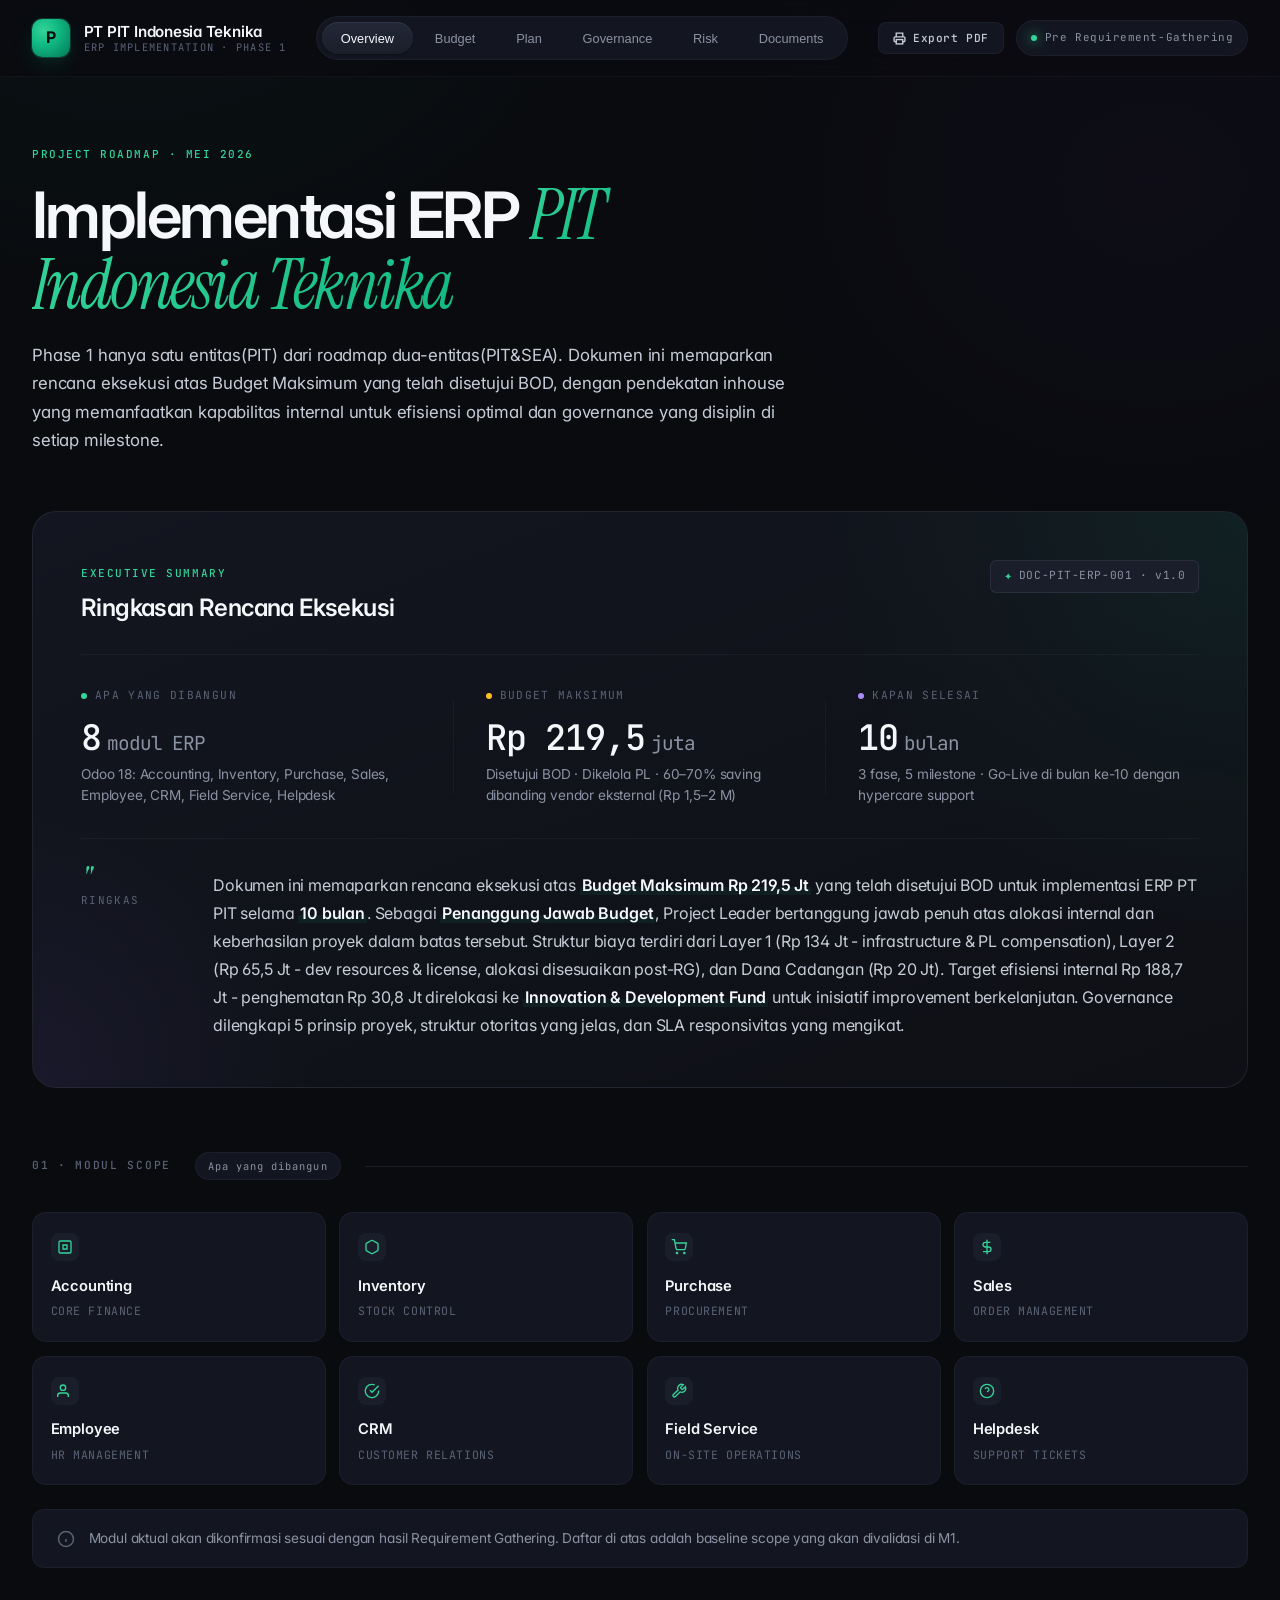
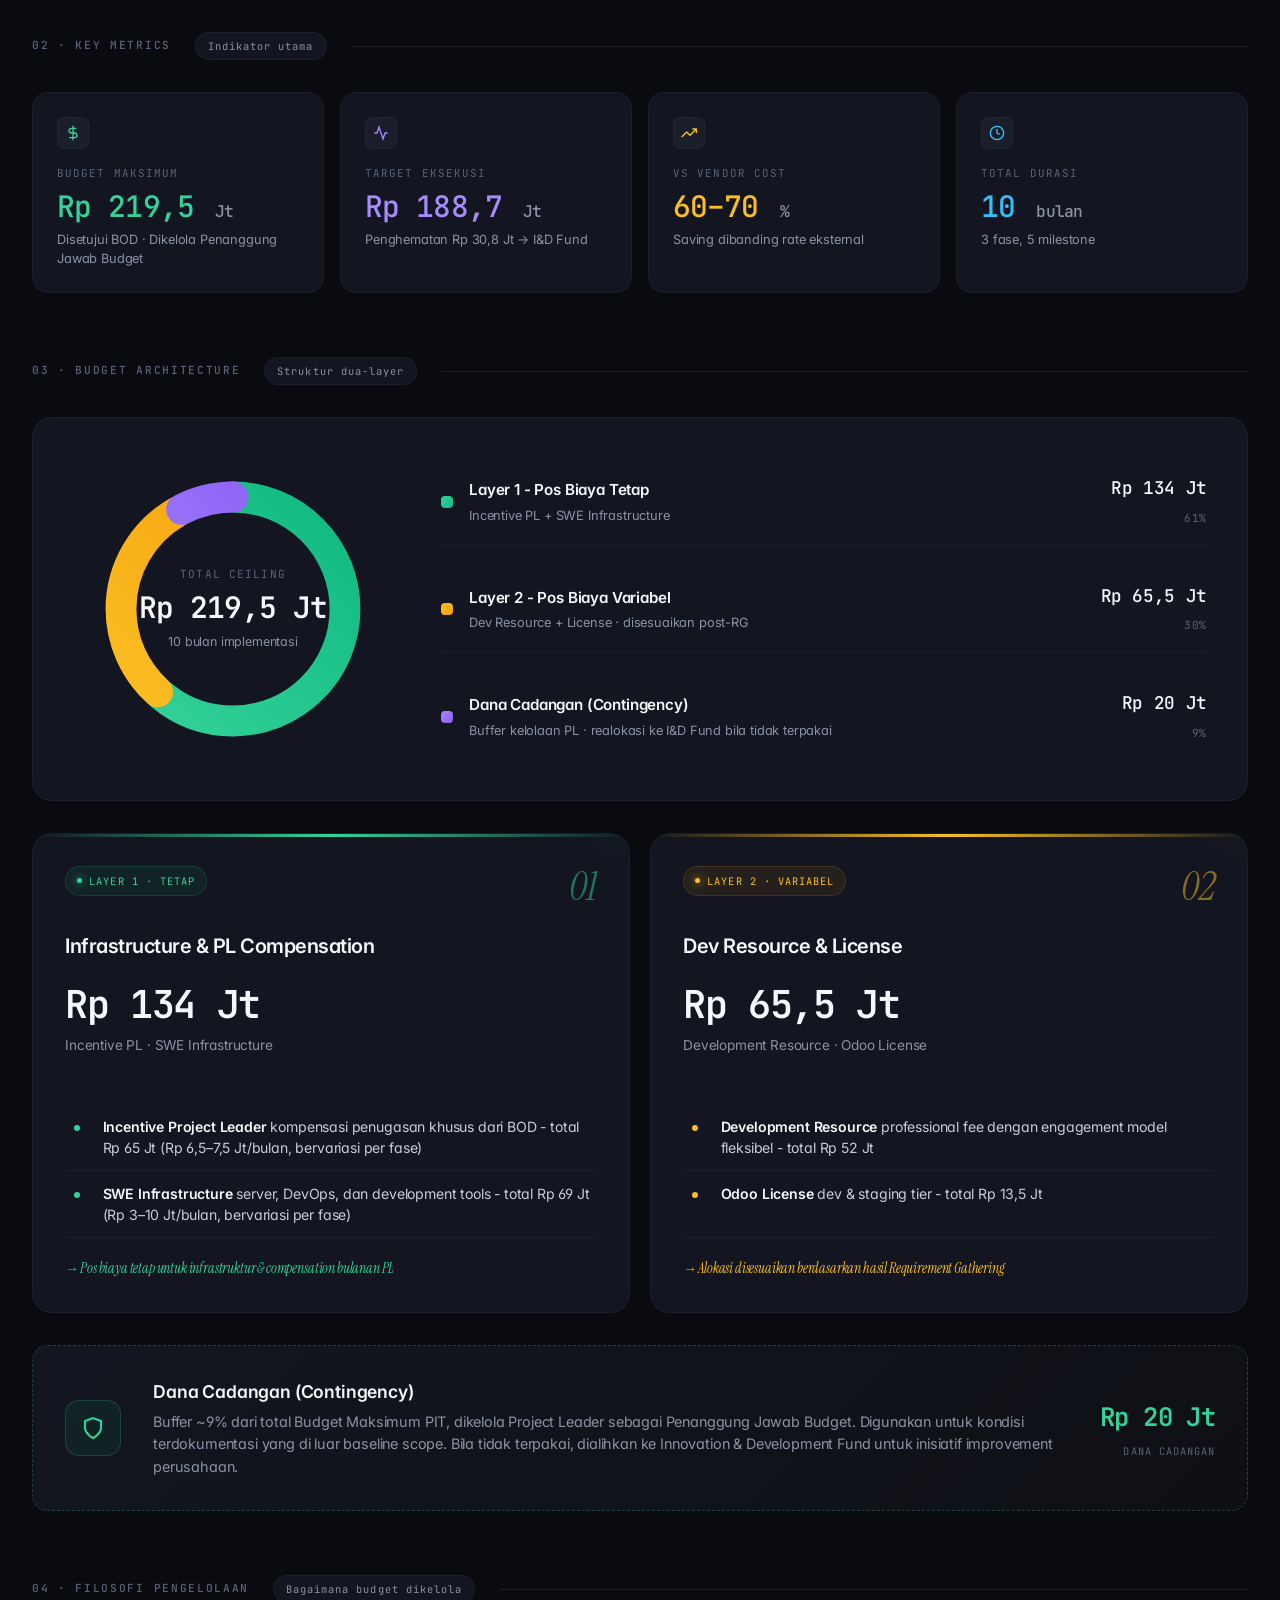
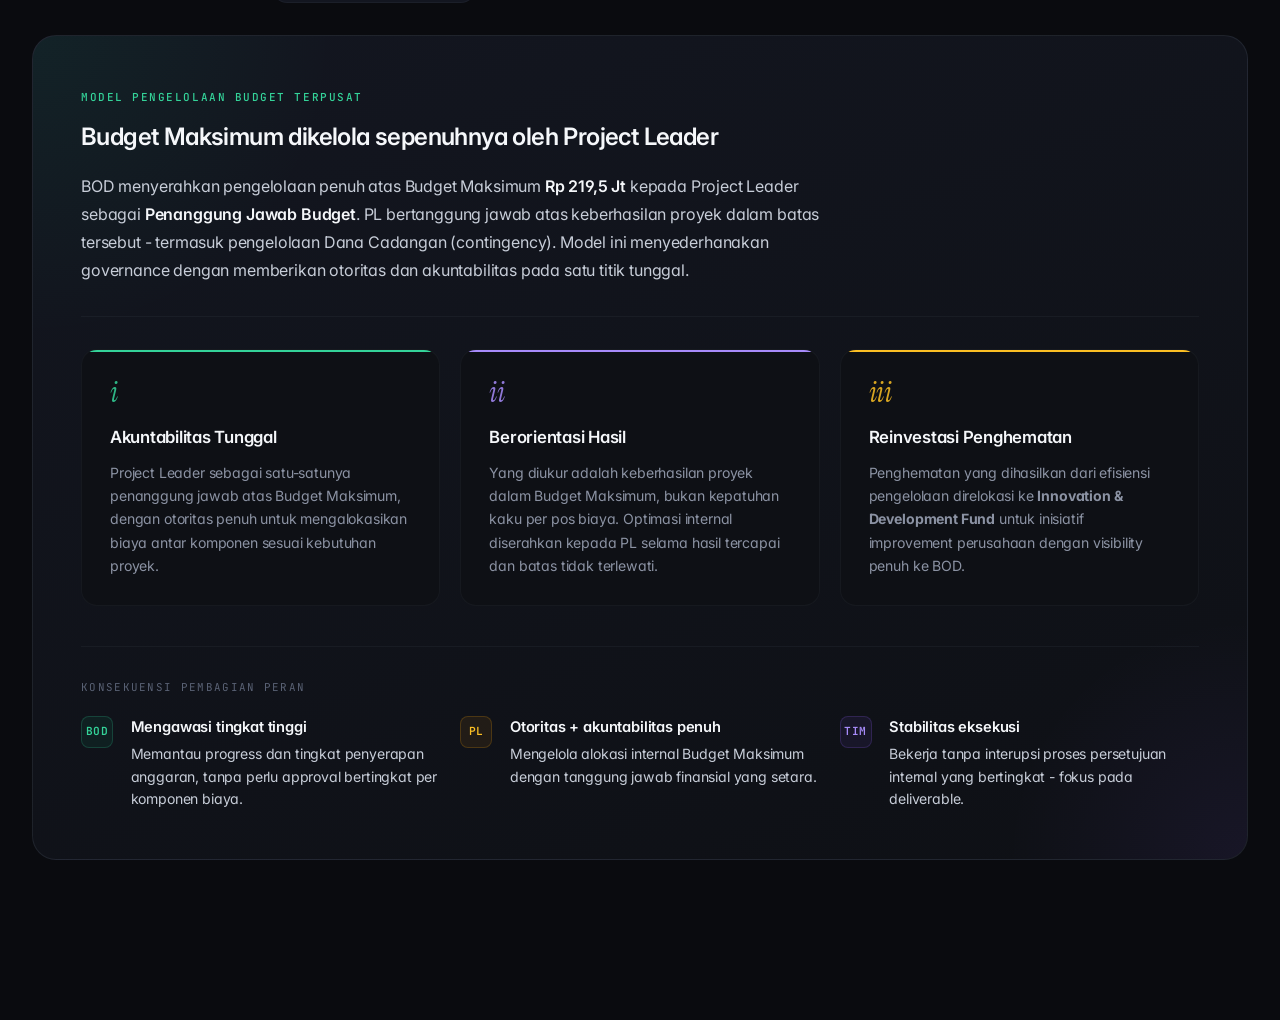
==== commit 10ddac46: "Replace semua em dash dengan hyphen di seluruh dokumen Co-Authored-By: Claude Sonnet 4.6 <noreply@an" ====
--- a/pit-erp.html
+++ b/pit-erp.html
@@ -3,7 +3,7 @@
 <head>
 <meta charset="UTF-8">
 <meta name="viewport" content="width=device-width, initial-scale=1.0">
-<title>ERP Implementation — PT PIT Indonesia Teknika</title>
+<title>ERP Implementation - PT PIT Indonesia Teknika</title>
 <link rel="stylesheet" href="pit-erp.css">
 </head>
 <body>
@@ -90,7 +90,7 @@
           <span>Ringkas</span>
         </div>
         <div class="exec-tldr-text">
-          Dokumen ini memaparkan rencana eksekusi atas <strong>Budget Maksimum Rp 219,5 Jt</strong> yang telah disetujui BOD untuk implementasi ERP PT PIT selama <strong>10 bulan</strong>. Sebagai <strong>Penanggung Jawab Budget</strong>, Project Leader bertanggung jawab penuh atas alokasi internal dan keberhasilan proyek dalam batas tersebut. Struktur biaya terdiri dari Layer 1 (Rp 134 Jt — infrastructure &amp; PL compensation), Layer 2 (Rp 65,5 Jt — dev resources &amp; license, alokasi disesuaikan post-RG), dan Dana Cadangan (Rp 20 Jt). Target efisiensi internal Rp 188,7 Jt — penghematan Rp 30,8 Jt direlokasi ke <strong>Innovation &amp; Development Fund</strong> untuk inisiatif improvement berkelanjutan. Governance dilengkapi 5 prinsip proyek, struktur otoritas yang jelas, dan SLA responsivitas yang mengikat.
+          Dokumen ini memaparkan rencana eksekusi atas <strong>Budget Maksimum Rp 219,5 Jt</strong> yang telah disetujui BOD untuk implementasi ERP PT PIT selama <strong>10 bulan</strong>. Sebagai <strong>Penanggung Jawab Budget</strong>, Project Leader bertanggung jawab penuh atas alokasi internal dan keberhasilan proyek dalam batas tersebut. Struktur biaya terdiri dari Layer 1 (Rp 134 Jt - infrastructure &amp; PL compensation), Layer 2 (Rp 65,5 Jt - dev resources &amp; license, alokasi disesuaikan post-RG), dan Dana Cadangan (Rp 20 Jt). Target efisiensi internal Rp 188,7 Jt - penghematan Rp 30,8 Jt direlokasi ke <strong>Innovation &amp; Development Fund</strong> untuk inisiatif improvement berkelanjutan. Governance dilengkapi 5 prinsip proyek, struktur otoritas yang jelas, dan SLA responsivitas yang mengikat.
         </div>
       </div>
     </div>
@@ -268,7 +268,7 @@
         <div class="legend-item">
           <div class="legend-marker" style="background:linear-gradient(135deg, #34D399, #10B981)"></div>
           <div class="legend-info">
-            <div class="legend-name">Layer 1 — Pos Biaya Tetap</div>
+            <div class="legend-name">Layer 1 - Pos Biaya Tetap</div>
             <div class="legend-desc">Incentive PL + SWE Infrastructure</div>
           </div>
           <div class="legend-value">
@@ -279,7 +279,7 @@
         <div class="legend-item">
           <div class="legend-marker" style="background:linear-gradient(135deg, #FBBF24, #F59E0B)"></div>
           <div class="legend-info">
-            <div class="legend-name">Layer 2 — Pos Biaya Variabel</div>
+            <div class="legend-name">Layer 2 - Pos Biaya Variabel</div>
             <div class="legend-desc">Dev Resource + License · disesuaikan post-RG</div>
           </div>
           <div class="legend-value">
@@ -317,10 +317,10 @@
         
         <div class="layer-list">
           <div class="layer-list-item">
-            <span><strong>Incentive Project Leader</strong> kompensasi penugasan khusus dari BOD — total Rp 65 Jt (Rp 6,5–7,5 Jt/bulan, bervariasi per fase)</span>
+            <span><strong>Incentive Project Leader</strong> kompensasi penugasan khusus dari BOD - total Rp 65 Jt (Rp 6,5–7,5 Jt/bulan, bervariasi per fase)</span>
           </div>
           <div class="layer-list-item">
-            <span><strong>SWE Infrastructure</strong> server, DevOps, dan development tools — total Rp 69 Jt (Rp 3–10 Jt/bulan, bervariasi per fase)</span>
+            <span><strong>SWE Infrastructure</strong> server, DevOps, dan development tools - total Rp 69 Jt (Rp 3–10 Jt/bulan, bervariasi per fase)</span>
           </div>
         </div>
 
@@ -343,10 +343,10 @@
 
         <div class="layer-list">
           <div class="layer-list-item">
-            <span><strong>Development Resource</strong> professional fee dengan engagement model fleksibel — total Rp 52 Jt</span>
+            <span><strong>Development Resource</strong> professional fee dengan engagement model fleksibel - total Rp 52 Jt</span>
           </div>
           <div class="layer-list-item">
-            <span><strong>Odoo License</strong> dev &amp; staging tier — total Rp 13,5 Jt</span>
+            <span><strong>Odoo License</strong> dev &amp; staging tier - total Rp 13,5 Jt</span>
           </div>
         </div>
         
@@ -382,7 +382,7 @@
         <span class="eyebrow primary">Model Pengelolaan Budget Terpusat</span>
         <h2 class="philosophy-title">Budget Maksimum dikelola sepenuhnya oleh Project Leader</h2>
         <p class="philosophy-intro">
-          BOD menyerahkan pengelolaan penuh atas Budget Maksimum <strong>Rp 219,5 Jt</strong> kepada Project Leader sebagai <strong>Penanggung Jawab Budget</strong>. PL bertanggung jawab atas keberhasilan proyek dalam batas tersebut — termasuk pengelolaan Dana Cadangan (contingency). Model ini menyederhanakan governance dengan memberikan otoritas dan akuntabilitas pada satu titik tunggal.
+          BOD menyerahkan pengelolaan penuh atas Budget Maksimum <strong>Rp 219,5 Jt</strong> kepada Project Leader sebagai <strong>Penanggung Jawab Budget</strong>. PL bertanggung jawab atas keberhasilan proyek dalam batas tersebut - termasuk pengelolaan Dana Cadangan (contingency). Model ini menyederhanakan governance dengan memberikan otoritas dan akuntabilitas pada satu titik tunggal.
         </p>
       </div>
 
@@ -425,7 +425,7 @@
             <div class="phil-role-icon violet">TIM</div>
             <div class="phil-role-text">
               <strong>Stabilitas eksekusi</strong>
-              Bekerja tanpa interupsi proses persetujuan internal yang bertingkat — fokus pada deliverable.
+              Bekerja tanpa interupsi proses persetujuan internal yang bertingkat - fokus pada deliverable.
             </div>
           </div>
         </div>
@@ -440,7 +440,7 @@
     <div class="section-header">
       <span class="eyebrow amber">Budget Maksimum · PT PIT</span>
       <h1 class="display-xl">Rincian budget dengan <span class="italic-accent">skenario interaktif</span>.</h1>
-      <p class="lead">Switch antara Budget Maksimum dan Target Eksekusi untuk melihat dampak efisiensi internal. Budget Maksimum sudah disetujui BOD — Target Eksekusi adalah inisiatif efisiensi Project Leader yang penghematannya direlokasi ke Innovation &amp; Development Fund.</p>
+      <p class="lead">Switch antara Budget Maksimum dan Target Eksekusi untuk melihat dampak efisiensi internal. Budget Maksimum sudah disetujui BOD - Target Eksekusi adalah inisiatif efisiensi Project Leader yang penghematannya direlokasi ke Innovation &amp; Development Fund.</p>
     </div>
 
     <!-- Interactive Calculator -->
@@ -458,12 +458,12 @@
 
       <div class="calc-grid">
         <div class="calc-card">
-          <div class="calc-card-label"><span class="marker"></span>Layer 1 — Tetap</div>
+          <div class="calc-card-label"><span class="marker"></span>Layer 1 - Tetap</div>
           <div class="calc-card-value" id="calcLayer1">Rp 134.000.000</div>
           <div class="calc-card-sub" id="calcLayer1Sub">Infrastructure &amp; PL Compensation · rata-rata Rp 13,4 Jt/bln</div>
         </div>
         <div class="calc-card amber">
-          <div class="calc-card-label"><span class="marker"></span>Layer 2 — Variabel</div>
+          <div class="calc-card-label"><span class="marker"></span>Layer 2 - Variabel</div>
           <div class="calc-card-value" id="calcLayer2" style="color:var(--amber-hi)">Rp 65.500.000</div>
           <div class="calc-card-sub">Dev Resource &amp; License · alokasi disesuaikan post-RG</div>
         </div>
@@ -506,7 +506,7 @@
       </div>
 
       <div class="breakdown-row section-head">
-        <div class="bd-name strong section-name">Layer 1 — Pos Biaya Tetap</div>
+        <div class="bd-name strong section-name">Layer 1 - Pos Biaya Tetap</div>
         <div class="bd-num col-bln">—</div>
         <div class="bd-num">10 bulan</div>
         <div class="bd-num lg" style="color:var(--primary-hi)">134.000.000</div>
@@ -531,7 +531,7 @@
       </div>
 
       <div class="breakdown-row section-head amber">
-        <div class="bd-name strong section-name amber">Layer 2 — Pos Biaya Variabel</div>
+        <div class="bd-name strong section-name amber">Layer 2 - Pos Biaya Variabel</div>
         <div class="bd-num col-bln">—</div>
         <div class="bd-num">M1–M10</div>
         <div class="bd-num lg" style="color:var(--amber-hi)">65.500.000</div>
@@ -601,9 +601,9 @@
       </div>
 
       <div class="chart-legend">
-        <div class="legend-pill"><span class="dot primary"></span>Phase 1 — Requirement (M1–M3)</div>
-        <div class="legend-pill"><span class="dot amber"></span>Phase 2 — Development (M4–M7)</div>
-        <div class="legend-pill"><span class="dot violet"></span>Phase 3 — Go-Live (M8–M10)</div>
+        <div class="legend-pill"><span class="dot primary"></span>Phase 1 - Requirement (M1–M3)</div>
+        <div class="legend-pill"><span class="dot amber"></span>Phase 2 - Development (M4–M7)</div>
+        <div class="legend-pill"><span class="dot violet"></span>Phase 3 - Go-Live (M8–M10)</div>
       </div>
     </div>
   </div>
@@ -615,7 +615,7 @@
     <div class="section-header">
       <span class="eyebrow violet">Implementation Plan · 10 Bulan</span>
       <h1 class="display-xl">Rencana implementasi <span class="italic-accent">tiga fase, lima milestone</span>.</h1>
-      <p class="lead">Klik setiap milestone untuk melihat detail aktivitas dan deliverable. Sequential — Phase 1 selesai sebelum Phase 2, dan seterusnya. Setiap milestone memiliki acceptance criteria objektif.</p>
+      <p class="lead">Klik setiap milestone untuk melihat detail aktivitas dan deliverable. Sequential - Phase 1 selesai sebelum Phase 2, dan seterusnya. Setiap milestone memiliki acceptance criteria objektif.</p>
     </div>
 
     <!-- Gantt Timeline -->
@@ -841,7 +841,7 @@
                 <li><span>Unit testing per module dengan coverage minimum yang disepakati</span></li>
                 <li><span>Data migration preparation &amp; mapping dari sistem lama</span></li>
                 <li><span>UAT environment setup yang siap digunakan oleh end-user</span></li>
-                <li><span>Knowledge Transfer dimulai paralel — dokumentasi real-time di Wiki</span></li>
+                <li><span>Knowledge Transfer dimulai paralel - dokumentasi real-time di platform dokumentasi internal</span></li>
                 <li><span>Change Management Plan disusun oleh CMI Manager untuk persiapan adoption</span></li>
               </ul>
             </div>
@@ -852,7 +852,7 @@
                 <span class="deliv">Module Config Report</span>
                 <span class="deliv">Unit Test Results</span>
                 <span class="deliv">Data Migration Plan</span>
-                <span class="deliv">Wiki Documentation</span>
+                <span class="deliv">Dokumentasi Internal</span>
                 <span class="deliv">Runbook Draft</span>
                 <span class="deliv">Change Mgmt Plan</span>
               </div>
@@ -971,7 +971,7 @@
     <div class="section-header">
       <span class="eyebrow violet">Project Governance</span>
       <h1 class="display-xl">Struktur otoritas dan <span class="italic-accent">alur komunikasi</span> proyek.</h1>
-      <p class="lead">Lima prinsip eksekusi yang melandasi struktur ini, didukung pemisahan peran yang jelas dan SLA responsivitas yang mengikat. Tujuannya: BOD punya visibility strategic, PL punya otoritas eksekusi, dan tim punya fokus untuk deliver — tanpa konflik dan tanpa surprise.</p>
+      <p class="lead">Lima prinsip eksekusi yang melandasi struktur ini, didukung pemisahan peran yang jelas dan SLA responsivitas yang mengikat. Tujuannya: BOD punya visibility strategic, PL punya otoritas eksekusi, dan tim punya fokus untuk deliver - tanpa konflik dan tanpa surprise.</p>
     </div>
 
     <div class="section-divider" style="margin-top:0">
@@ -995,7 +995,7 @@
         <div class="principle-glow"></div>
         <div class="principle-num">ii</div>
         <div class="principle-name">Macro Oversight, Not Micro Control</div>
-        <div class="principle-desc">BOD &amp; Sponsor mengawasi via milestone &amp; burn rate — bukan task harian atau keputusan teknis. Trust the process, verify the outcome.</div>
+        <div class="principle-desc">BOD &amp; Sponsor mengawasi via milestone &amp; burn rate - bukan task harian atau keputusan teknis. Trust the process, verify the outcome.</div>
       </div>
       <div class="principle amber">
         <div class="principle-glow"></div>
@@ -1007,7 +1007,7 @@
         <div class="principle-glow"></div>
         <div class="principle-num">iv</div>
         <div class="principle-name">Transparent Reporting</div>
-        <div class="principle-desc">Visibility penuh ke BOD via monthly report, milestone review, dan early warning. Tidak ada surprise — semua terdokumentasi &amp; traceable.</div>
+        <div class="principle-desc">Visibility penuh ke BOD via monthly report, milestone review, dan early warning. Tidak ada surprise - semua terdokumentasi &amp; traceable.</div>
       </div>
       <div class="principle rose">
         <div class="principle-glow"></div>
@@ -1026,8 +1026,8 @@
     <div class="org-chart">
       <div class="org-row">
         <div class="org-card">
-          <div class="org-role">Project Owner</div>
-          <div class="org-name">BOD yang Ditunjuk</div>
+          <div class="org-role">Project Owner · CFO</div>
+          <div class="org-name">Pak Mario</div>
           <div class="org-desc">Ultimate decision maker. Final arbiter untuk dispute. Approve budget &amp; perubahan signifikan.</div>
         </div>
       </div>
@@ -1110,12 +1110,12 @@
       <div class="callout-icon">
         <svg width="22" height="22" viewBox="0 0 24 24" fill="none" stroke="currentColor" stroke-width="2"><circle cx="12" cy="12" r="10"/><path d="m9 12 2 2 4-4"/></svg>
       </div>
-      <span class="callout-eyebrow">Prinsip iii — Single-Channel Discipline</span>
+      <span class="callout-eyebrow">Prinsip iii - Single-Channel Discipline</span>
       <div class="callout-title">Mengapa semua arahan ke tim proyek melalui Project Leader.</div>
       <div class="callout-text">
-        Single-channel communication bukan tentang membatasi BOD atau Sponsor — ini tentang melindungi fokus tim dan menjamin eksekusi yang konsisten. Ketika tim hanya menerima arahan dari satu sumber, mereka bisa bekerja tanpa konflik prioritas dan ambiguitas. BOD &amp; Sponsor tetap punya visibility penuh via monthly report, milestone review, dan dapat eskalasi kapan pun melalui PL.
+        Single-channel communication bukan tentang membatasi BOD atau Sponsor - ini tentang melindungi fokus tim dan menjamin eksekusi yang konsisten. Ketika tim hanya menerima arahan dari satu sumber, mereka bisa bekerja tanpa konflik prioritas dan ambiguitas. BOD &amp; Sponsor tetap punya visibility penuh via monthly report, milestone review, dan dapat eskalasi kapan pun melalui PL.
         <br><br>
-        Hambatan organisasi seperti resistensi stakeholder atau dinamika internal adalah ranah Project Sponsor &amp; BOD untuk diselesaikan — bukan beban PL. Pembagian tanggung jawab ini membuat semua pihak bisa fokus pada area yang menjadi kekuatan masing-masing.
+        Hambatan organisasi seperti resistensi stakeholder atau dinamika internal adalah ranah Project Sponsor &amp; BOD untuk diselesaikan - bukan beban PL. Pembagian tanggung jawab ini membuat semua pihak bisa fokus pada area yang menjadi kekuatan masing-masing.
       </div>
       <div class="callout-benefits">
         <div class="benefit">
@@ -1128,7 +1128,7 @@
         </div>
         <div class="benefit">
           <div class="benefit-check">✓</div>
-          <div class="benefit-text"><strong>Untuk Project Leader</strong>Akuntabilitas yang jelas — PL bisa diukur secara fair berdasarkan deliverable, bukan dinamika eksternal.</div>
+          <div class="benefit-text"><strong>Untuk Project Leader</strong>Akuntabilitas yang jelas - PL bisa diukur secara fair berdasarkan deliverable, bukan dinamika eksternal.</div>
         </div>
         <div class="benefit">
           <div class="benefit-check">✓</div>
@@ -1145,7 +1145,7 @@
     <div class="section-header">
       <span class="eyebrow rose">Risk Mitigation</span>
       <h1 class="display-xl">Manajemen risiko dengan <span class="italic-accent">akuntabilitas yang jelas</span>.</h1>
-      <p class="lead">Delapan risiko teridentifikasi sebelum proyek dimulai — empat high, empat medium. Setiap risiko punya mitigation strategy konkret dan penanggung jawab spesifik. Risk register diupdate per milestone.</p>
+      <p class="lead">Delapan risiko teridentifikasi sebelum proyek dimulai - empat high, empat medium. Setiap risiko punya mitigation strategy konkret dan penanggung jawab spesifik. Risk register diupdate per milestone.</p>
     </div>
 
     <div class="risk-summary-grid">
@@ -1241,10 +1241,10 @@
         </thead>
         <tbody>
           <tr><td><span class="cell-strong">Scope Creep</span></td><td><span class="tag rose">High</span></td><td>Scope Lock Document di M1 dengan formal Change Request process. Setiap CR diapprove BOD dengan cost &amp; timeline impact yang dilampirkan. Scope creep yang dipaksakan tanpa CR tidak dibebankan ke Budget Maksimum.</td><td><span class="tag primary">Project Leader</span></td></tr>
-          <tr><td><span class="cell-strong">Budget Overrun</span></td><td><span class="tag rose">High</span></td><td>Budget Maksimum Rp 219,5 Jt sebagai batas absolut. Monthly burn rate reporting ke BOD. Early warning trigger jika realisasi melebihi 80% dari Budget Maksimum. Dana Cadangan dikelola disiplin dengan dokumentasi.</td><td><span class="tag primary">Project Leader</span></td></tr>
-          <tr><td><span class="cell-strong">Single Point of Failure</span></td><td><span class="tag rose">High</span></td><td>Knowledge Transfer real-time di Wiki, Runbook &amp; SOP, Code Repository di Git, Support Dev sebagai backup yang di-mentoring sejak M3.</td><td><span class="tag primary">Project Leader</span></td></tr>
+          <tr><td><span class="cell-strong">Budget Overrun</span></td><td><span class="tag rose">High</span></td><td>Budget Maksimum Rp 219,5 Jt sebagai batas absolut. Monthly burn rate reporting ke BOD. Early warning trigger jika realisasi melebihi 90% dari Budget Maksimum. Dana Cadangan dikelola disiplin dengan dokumentasi.</td><td><span class="tag primary">Project Leader</span></td></tr>
+          <tr><td><span class="cell-strong">Single Point of Failure</span></td><td><span class="tag rose">High</span></td><td>Knowledge Transfer real-time di platform dokumentasi internal, Runbook &amp; SOP, Code Repository di Git, Support Dev sebagai backup yang di-mentoring sejak M3.</td><td><span class="tag primary">Project Leader</span></td></tr>
           <tr><td><span class="cell-strong">Hambatan Organisasi</span></td><td><span class="tag rose">High</span></td><td>PL melaporkan secara formal &amp; terdokumentasi. Penyelesaian adalah tanggung jawab Project Sponsor &amp; BOD dalam SLA 5 hari kerja.</td><td><span class="tag amber">Sponsor &amp; BOD</span></td></tr>
-          <tr><td><span class="cell-strong">BP Principal Delay</span></td><td><span class="tag amber">Medium</span></td><td>CMI Manager memiliki deliverable formal dengan deadline tertulis di PKS. Keterlambatan tidak dibebankan ke PL — traceable dan visible ke BOD.</td><td><span class="tag violet">CMI Manager</span></td></tr>
+          <tr><td><span class="cell-strong">BP Principal Delay</span></td><td><span class="tag amber">Medium</span></td><td>CMI Manager memiliki deliverable formal dengan deadline tertulis di PKS. Keterlambatan tidak dibebankan ke PL - traceable dan visible ke BOD.</td><td><span class="tag violet">CMI Manager</span></td></tr>
           <tr><td><span class="cell-strong">Data Migration Failure</span></td><td><span class="tag amber">Medium</span></td><td>Data audit di M1, migration dry-run di M3 dengan rollback plan, dan parallel run di M5 sebelum cutover ke production.</td><td><span class="tag primary">Project Leader</span></td></tr>
           <tr><td><span class="cell-strong">User Adoption Resistance</span></td><td><span class="tag amber">Medium</span></td><td>Change Management Plan disusun oleh CMI Manager. Training mulai M4 dengan hands-on workshop. Feedback loop dan iterasi berkelanjutan.</td><td><span class="tag violet">CMI Manager</span></td></tr>
           <tr><td><span class="cell-strong">Technical Complexity</span></td><td><span class="tag amber">Medium</span></td><td>Requirement Gathering mendalam sebelum commitment Layer 2. Staging environment terpisah. Architecture review di M2 sebelum development.</td><td><span class="tag primary">Project Leader</span></td></tr>
@@ -1260,7 +1260,7 @@
     <div class="section-header">
       <span class="eyebrow sky">Legal Framework</span>
       <h1 class="display-xl">Outline <span class="italic-accent">PKS &amp; NDA</span> sebagai dasar formal proyek.</h1>
-      <p class="lead">Framework perjanjian yang melindungi semua pihak — perusahaan dan Project Leader. Dokumen formal yang mendefinisikan otoritas, akuntabilitas, dan kondisi kerja yang fair untuk eksekusi proyek PT PIT. Disusun untuk ditandatangani pada Minggu 1 sebelum kick-off proyek.</p>
+      <p class="lead">Framework perjanjian yang melindungi semua pihak - perusahaan dan Project Leader. Dokumen formal yang mendefinisikan otoritas, akuntabilitas, dan kondisi kerja yang fair untuk eksekusi proyek PT PIT. Disusun untuk ditandatangani pada Minggu 1 sebelum kick-off proyek.</p>
     </div>
 
     <div class="docs-grid">
@@ -1275,18 +1275,18 @@
           </div>
         </div>
         <div class="doc-body">
-          <div class="clause"><span class="clause-num">P1</span><div>Definisi — Budget Maksimum, Penanggung Jawab Budget, Innovation &amp; Development Fund, Interferensi, Deemed Approval, Hambatan Organisasi</div></div>
+          <div class="clause"><span class="clause-num">P1</span><div>Definisi - Budget Maksimum, Penanggung Jawab Budget, Innovation &amp; Development Fund, Interferensi, Deemed Approval, Hambatan Organisasi</div></div>
           <div class="clause"><span class="clause-num">P2</span><div>Latar Belakang &amp; Dasar Penugasan dari BOD</div></div>
-          <div class="clause"><span class="clause-num">P3</span><div>Ruang Lingkup &amp; Otoritas Project Leader — operasional, budget, tim</div></div>
-          <div class="clause"><span class="clause-num">P4</span><div>Struktur Governance — Project Owner, Sponsor, Business Process Principal</div></div>
+          <div class="clause"><span class="clause-num">P3</span><div>Ruang Lingkup &amp; Otoritas Project Leader - operasional, budget, tim</div></div>
+          <div class="clause"><span class="clause-num">P4</span><div>Struktur Governance - Project Owner, Sponsor, Business Process Principal</div></div>
           <div class="clause"><span class="clause-num">P5</span><div>Milestone, Deliverable &amp; Kriteria Acceptance yang objektif dan terukur</div></div>
-          <div class="clause"><span class="clause-num">P6</span><div>Kompensasi &amp; Incentive — total Rp 95 Jt PIT dengan monthly flat payment Rp 9,5 Jt × 10 bulan</div></div>
-          <div class="clause"><span class="clause-num">P7</span><div>Kewajiban Para Pihak — termasuk kondisi kerja yang kondusif</div></div>
+          <div class="clause"><span class="clause-num">P6</span><div>Kompensasi &amp; Incentive - total Rp 95 Jt PIT dengan monthly flat payment Rp 9,5 Jt × 10 bulan</div></div>
+          <div class="clause"><span class="clause-num">P7</span><div>Kewajiban Para Pihak - termasuk kondisi kerja yang kondusif</div></div>
           <div class="clause"><span class="clause-num">P8</span><div>Anti-Interferensi &amp; Tanggung Jawab Hambatan Organisasi</div></div>
-          <div class="clause"><span class="clause-num">P9</span><div>Terminasi — dengan / tanpa cause, kompensasi terminasi yang fair</div></div>
+          <div class="clause"><span class="clause-num">P9</span><div>Terminasi - dengan / tanpa cause, kompensasi terminasi yang fair</div></div>
           <div class="clause"><span class="clause-num">P10</span><div>Force Majeure, Penyelesaian Sengketa, Ketentuan Umum</div></div>
-          <div class="clause"><span class="clause-num">P11</span><div>Scope Lock &amp; Change Request — scope dikunci di akhir M1; perubahan post-lock memerlukan CR formal dengan implikasi budget atau timeline terpisah dari Budget Maksimum</div></div>
-          <div class="clause"><span class="clause-num">P12</span><div>External Cost Pass-Through — biaya di luar kendali PL yang tidak dapat diprediksi (kenaikan license vendor, regulasi baru) dievaluasi terpisah dan ditanggung perusahaan di luar Budget Maksimum</div></div>
+          <div class="clause"><span class="clause-num">P11</span><div>Scope Lock &amp; Change Request - scope dikunci di akhir M1; perubahan post-lock memerlukan CR formal dengan implikasi budget atau timeline terpisah dari Budget Maksimum</div></div>
+          <div class="clause"><span class="clause-num">P12</span><div>External Cost Pass-Through - biaya di luar kendali PL yang tidak dapat diprediksi (kenaikan license vendor, regulasi baru) dievaluasi terpisah dan ditanggung perusahaan di luar Budget Maksimum</div></div>
         </div>
       </div>
 
@@ -1302,13 +1302,13 @@
         </div>
         <div class="doc-body">
           <div class="clause"><span class="clause-num">P1</span><div>Definisi Informasi Rahasia</div></div>
-          <div class="clause"><span class="clause-num">P2</span><div>Informasi Rahasia Perusahaan — data, proses, konfigurasi ERP, SOP</div></div>
-          <div class="clause"><span class="clause-num">P3</span><div>Informasi Rahasia Project Leader — PKS detail, metodologi, penilaian internal</div></div>
-          <div class="clause"><span class="clause-num">P4</span><div>Kewajiban Kerahasiaan — dua arah, setara untuk kedua pihak</div></div>
-          <div class="clause"><span class="clause-num">P5</span><div>Pengecualian — informasi publik, perintah hukum dengan notifikasi</div></div>
-          <div class="clause"><span class="clause-num">P6</span><div>Perlindungan Khusus PL — PKS tidak boleh dibocorkan ke pihak internal lain</div></div>
-          <div class="clause"><span class="clause-num">P7</span><div>Durasi — berlaku selama proyek dan 3 tahun setelah selesai atau terminasi</div></div>
-          <div class="clause"><span class="clause-num">P8</span><div>Konsekuensi Pelanggaran — dua arah, hak ganti rugi</div></div>
+          <div class="clause"><span class="clause-num">P2</span><div>Informasi Rahasia Perusahaan - data, proses, konfigurasi ERP, SOP</div></div>
+          <div class="clause"><span class="clause-num">P3</span><div>Informasi Rahasia Project Leader - PKS detail, metodologi, penilaian internal</div></div>
+          <div class="clause"><span class="clause-num">P4</span><div>Kewajiban Kerahasiaan - dua arah, setara untuk kedua pihak</div></div>
+          <div class="clause"><span class="clause-num">P5</span><div>Pengecualian - informasi publik, perintah hukum dengan notifikasi</div></div>
+          <div class="clause"><span class="clause-num">P6</span><div>Perlindungan Khusus PL - PKS tidak boleh dibocorkan ke pihak internal lain</div></div>
+          <div class="clause"><span class="clause-num">P7</span><div>Durasi - berlaku selama proyek dan 3 tahun setelah selesai atau terminasi</div></div>
+          <div class="clause"><span class="clause-num">P8</span><div>Konsekuensi Pelanggaran - dua arah, hak ganti rugi</div></div>
           <div class="clause"><span class="clause-num">P9</span><div>Pengembalian Informasi pasca proyek selesai</div></div>
         </div>
       </div>
@@ -1403,7 +1403,7 @@
           <div class="timeline-when">11 Juni 2026</div>
           <div class="timeline-marker"></div>
           <div class="timeline-content">
-            <div class="timeline-title">Memulai M1 — Requirement Gathering</div>
+            <div class="timeline-title">Memulai M1 - Requirement Gathering</div>
             <div class="timeline-desc">Business Process Documentation, Gap Analysis, dan penyusunan BRD &amp; SRS untuk validasi scope.</div>
           </div>
         </div>
@@ -1434,10 +1434,10 @@
       </div>
     </div>
 
-    <!-- Grand Total — Reframed -->
+    <!-- Grand Total - Reframed -->
     <div class="grand-total">
       <div class="gt-main">
-        <div class="gt-eyebrow">Budget Maksimum — PT PIT</div>
+        <div class="gt-eyebrow">Budget Maksimum - PT PIT</div>
         <div class="gt-amount">Rp 219.500.000</div>
         <div class="gt-meta">Target Eksekusi: <strong>Rp 188.700.000</strong> · Penghematan Rp 30,8 Jt → Innovation &amp; Development Fund</div>
       </div>
--- a/pit-erp.css
+++ b/pit-erp.css
@@ -1387,6 +1387,7 @@
   width: 290px;
   background: var(--bg-2);
   border: 1px solid var(--border-2);
+  text-align: center;
   border-radius: 14px; padding: 1.5rem 1.6rem;
   position: relative;
   transition: all 0.3s;
@@ -1398,8 +1399,8 @@
 }
 .org-card::before {
   content: ''; position: absolute;
-  top: -1px; left: 1.6rem; right: 1.6rem;
-  height: 2px;
+  top: -1px; left: 50%; transform: translateX(-50%);
+  width: 60%; height: 2px;
   background: var(--primary-hi);
   border-radius: 0 0 4px 4px;
 }
